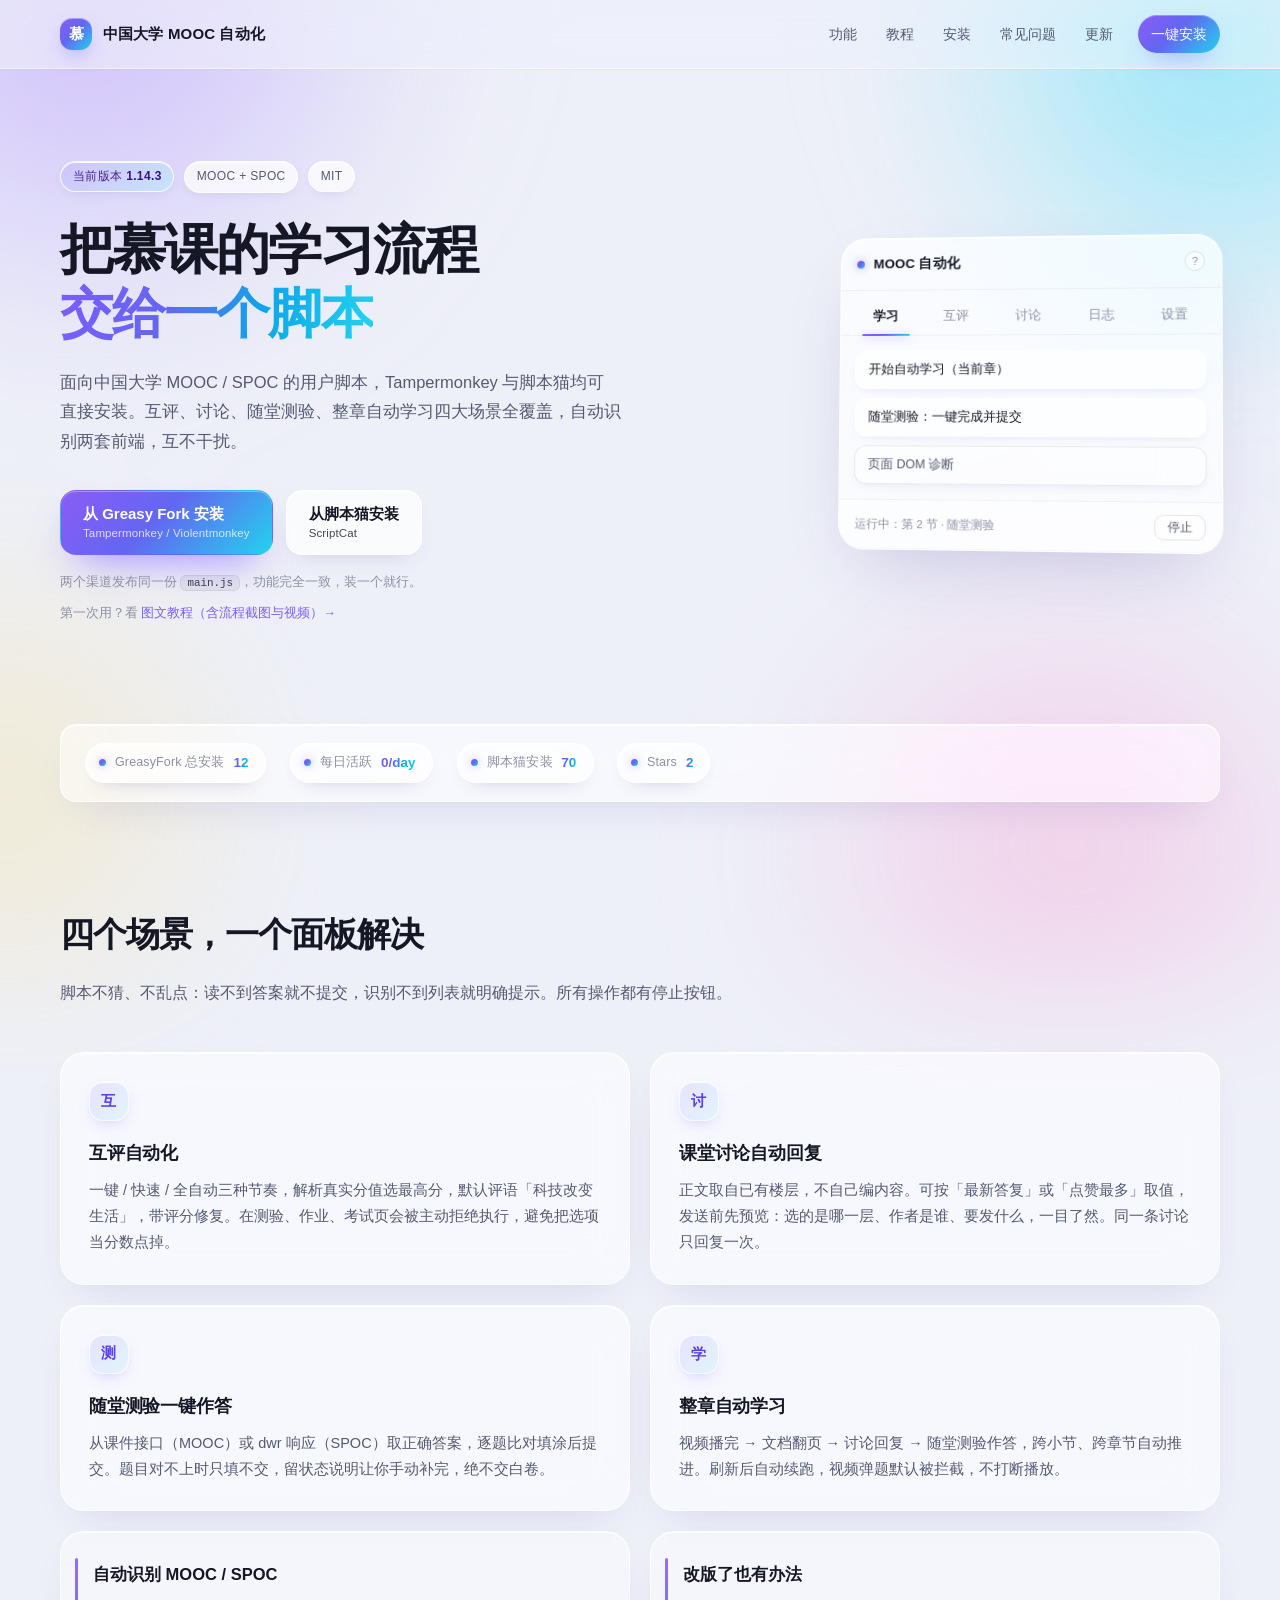
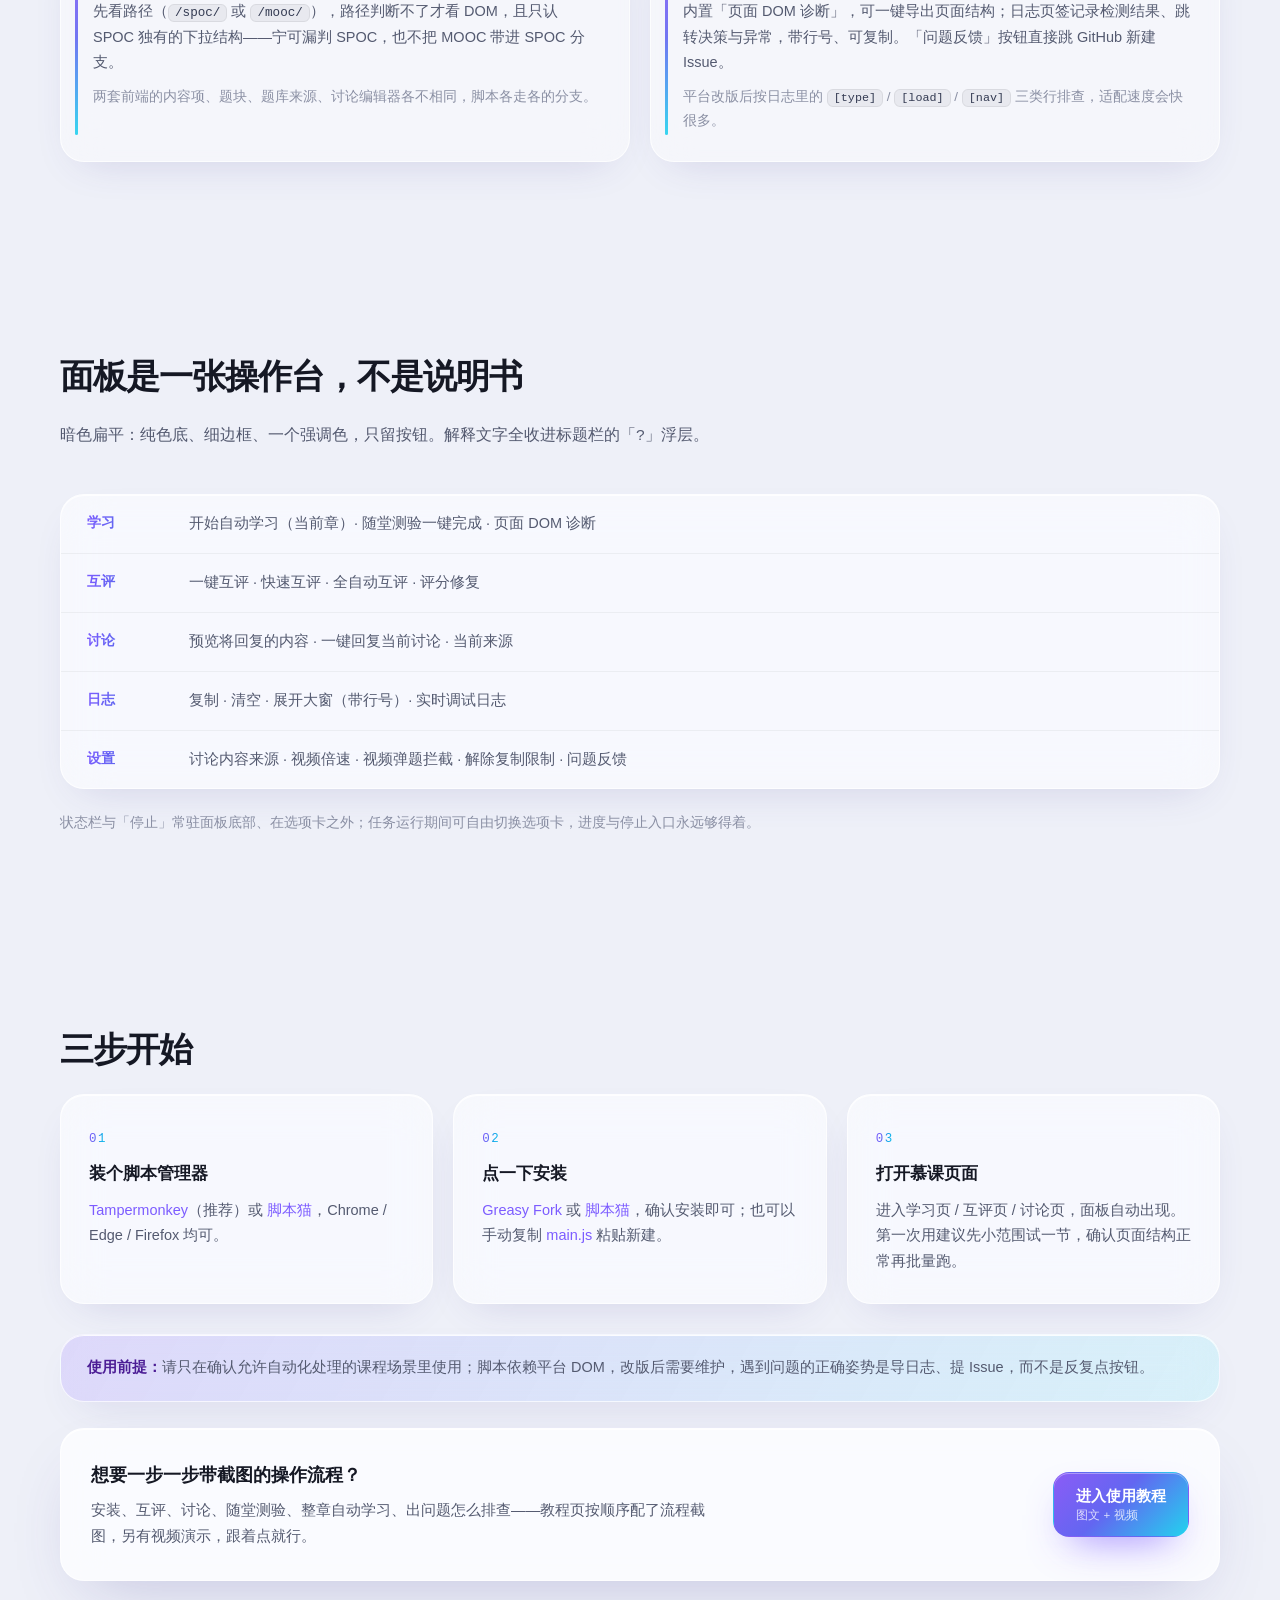
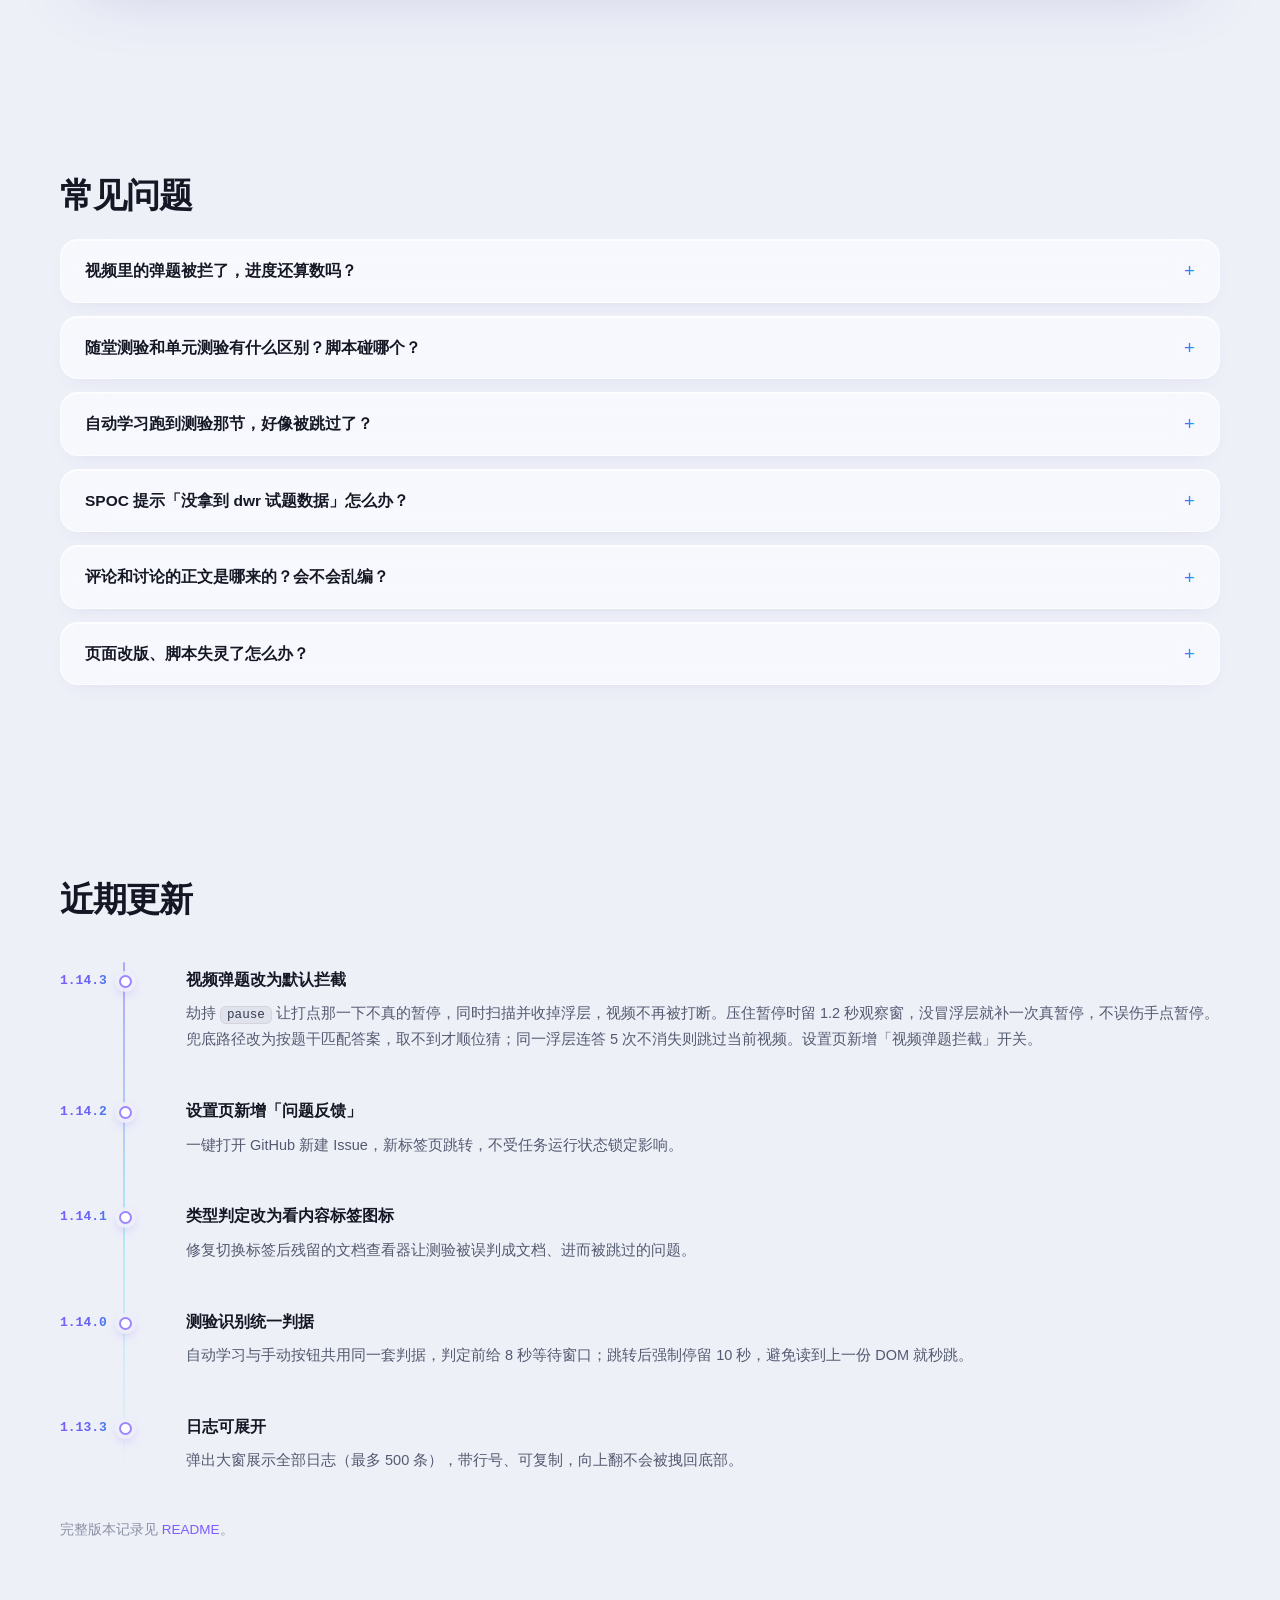
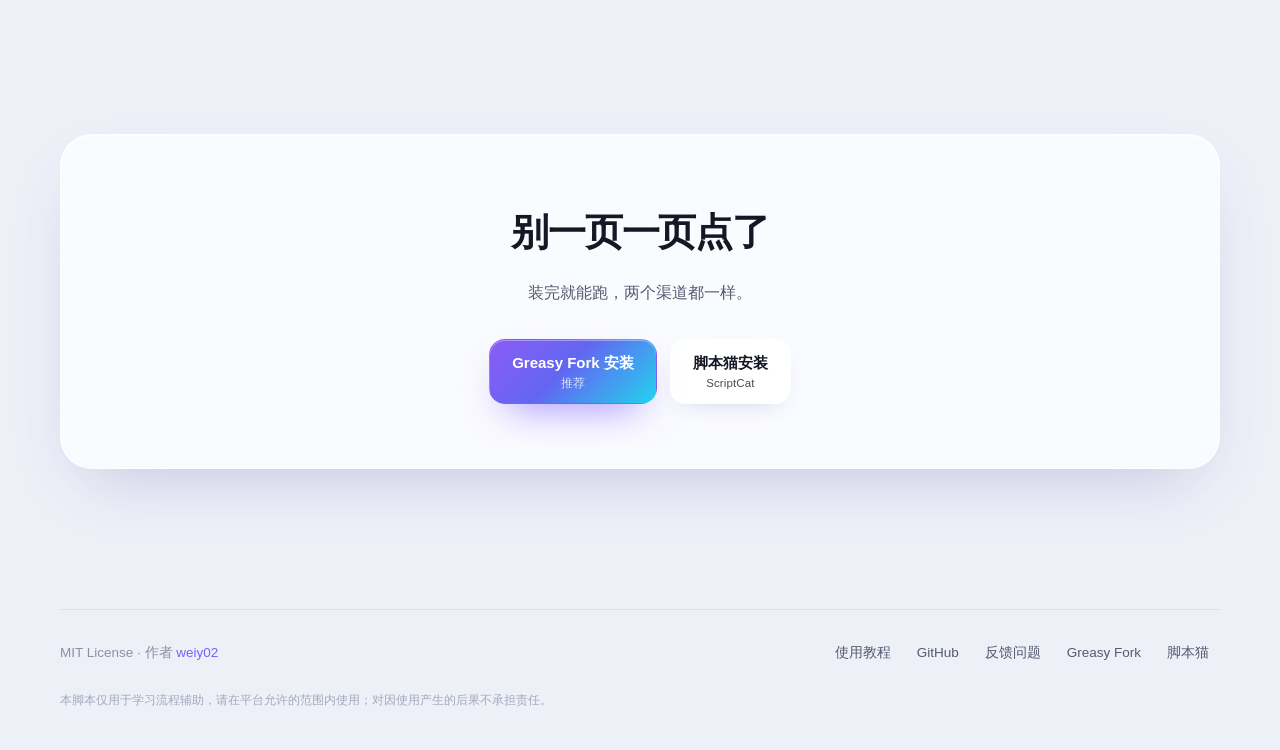
==== docs/index.html @ a343c156 "统计徽章改为液态玻璃胶囊样式 - 弃用 shields 深色图片徽章，改为站内 CSS 胶囊（渐变圆点 + 灰字标签 + 渐变数字） - 数值仍走 shields 数据源，前端解析后填入，10 分钟 " ====
<!DOCTYPE html>
<html lang="zh-CN">
<head>
<meta charset="UTF-8">
<meta name="viewport" content="width=device-width, initial-scale=1">
<title>中国大学 MOOC 自动化脚本 · 互评 / 讨论 / 随堂测验 / 整章自动学习</title>
<meta name="description" content="面向中国大学 MOOC / SPOC 的用户脚本（Tampermonkey / 脚本猫通用）：互评作业自动化、课堂讨论自动回复、随堂测验一键作答、整章自动学习，自动适配 MOOC 与 SPOC 两套前端。">
<meta name="keywords" content="中国大学MOOC,慕课,自动化脚本,user script,油猴,Tampermonkey,脚本猫,icourse163,SPOC,互评,随堂测验">
<link rel="canonical" href="https://weiy02.github.io/ChinaMOOC-Auto/">
<meta property="og:type" content="website">
<meta property="og:title" content="中国大学 MOOC 自动化脚本">
<meta property="og:description" content="互评、讨论、随堂测验、整章自动学习，一个脚本全包。自动适配 MOOC 与 SPOC 两套前端。">
<meta property="og:url" content="https://weiy02.github.io/ChinaMOOC-Auto/">
<meta property="og:image" content="https://weiy02.github.io/ChinaMOOC-Auto/assets/og.png">
<meta name="twitter:card" content="summary_large_image">
<meta name="theme-color" content="#0b0d10">
<link rel="icon" href="./assets/favicon.svg" type="image/svg+xml">
<link rel="stylesheet" href="./assets/style.css">
</head>
<body>
<a class="skip" href="#main">跳到正文</a>

<header class="site-header">
  <div class="wrap header-inner">
    <a class="brand" href="./">
      <span class="brand-mark" aria-hidden="true">慕</span>
      <span class="brand-text">中国大学 MOOC 自动化</span>
    </a>
    <nav class="site-nav" aria-label="主导航">
      <a href="#features">功能</a>
      <a href="./tutorial.html">教程</a>
      <a href="#start">安装</a>
      <a href="#faq">常见问题</a>
      <a href="#changelog">更新</a>
      <a class="nav-cta" href="#start">一键安装</a>
    </nav>
  </div>
</header>

<main id="main">

  <section class="hero">
    <div class="wrap hero-inner">
      <div class="hero-copy">
        <div class="pill-row">
          <span class="pill pill-live">当前版本 <b data-version>1.14.3</b></span>
          <span class="pill">MOOC + SPOC</span>
          <span class="pill">MIT</span>
        </div>
        <h1>把慕课的学习流程<br><span class="hl">交给一个脚本</span></h1>
        <p class="lede">面向中国大学 MOOC / SPOC 的用户脚本，Tampermonkey 与脚本猫均可直接安装。互评、讨论、随堂测验、整章自动学习四大场景全覆盖，自动识别两套前端，互不干扰。</p>
        <div class="cta-row">
          <a class="btn btn-primary" href="https://greasyfork.org/scripts/595205" target="_blank" rel="noopener">
            <span>从 Greasy Fork 安装</span>
            <small id="gf-count">Tampermonkey / Violentmonkey</small>
          </a>
          <a class="btn btn-ghost" href="https://scriptcat.org/script-show-page/8833" target="_blank" rel="noopener">
            <span>从脚本猫安装</span>
            <small>ScriptCat</small>
          </a>
        </div>
        <p class="tiny">两个渠道发布同一份 <code>main.js</code>，功能完全一致，装一个就行。</p>
        <p class="tiny tiny-link">第一次用？看 <a href="./tutorial.html">图文教程（含流程截图与视频）→</a></p>
      </div>

      <div class="hero-art" aria-hidden="true">
        <div class="panel" id="panel">
          <div class="panel-bar">
            <span class="dot"></span><span class="panel-title">MOOC 自动化</span>
            <span class="panel-help">?</span>
          </div>
          <div class="panel-tabs" role="tablist">
            <button class="pt ab active" data-tab="learn" role="tab" aria-selected="true">学习</button>
            <button class="pt" data-tab="review" role="tab" aria-selected="false">互评</button>
            <button class="pt" data-tab="discuss" role="tab" aria-selected="false">讨论</button>
            <button class="pt" data-tab="log" role="tab" aria-selected="false">日志</button>
            <button class="pt" data-tab="set" role="tab" aria-selected="false">设置</button>
          </div>
          <div class="panel-body" data-view="learn">
            <button class="pb">开始自动学习（当前章）</button>
            <button class="pb">随堂测验：一键完成并提交</button>
            <button class="pb ghost">页面 DOM 诊断</button>
          </div>
          <div class="panel-body hidden" data-view="review">
            <button class="pb">一键互评</button>
            <button class="pb">快速互评</button>
            <button class="pb ghost">全自动互评</button>
            <button class="pb ghost">评分修复</button>
          </div>
          <div class="panel-body hidden" data-view="discuss">
            <button class="pb">预览将回复的内容</button>
            <button class="pb">一键回复当前讨论</button>
            <p class="panel-note">来源：最新答复</p>
          </div>
          <div class="panel-body hidden" data-view="log">
            <div class="panel-log"><span>1</span> [nav] 同小节目标 → 测试</div>
            <div class="panel-log"><span>2</span> [type] quiz（图标判定）</div>
            <div class="panel-log"><span>3</span> [quiz] 已提交，停留 10s</div>
          </div>
          <div class="panel-body hidden" data-view="set">
            <p class="panel-note">讨论内容来源 · 视频倍速 · 视频弹题拦截 · 解除复制限制</p>
            <button class="pb ghost">问题反馈</button>
          </div>
          <div class="panel-foot">
            <span class="panel-status">运行中：第 2 节 · 随堂测验</span>
            <button class="panel-stop">停止</button>
          </div>
        </div>
      </div>
    </div>
  </section>

  <section class="stats">
    <div class="wrap stats-inner">
      <a class="stat" href="https://greasyfork.org/scripts/595205" target="_blank" rel="noopener" title="Greasy Fork 总安装量">
        <span class="stat-name">GreasyFork 总安装</span>
        <span class="stat-value" data-stat="gf-total">12</span>
      </a>
      <a class="stat" href="https://greasyfork.org/scripts/595205" target="_blank" rel="noopener" title="Greasy Fork 每日活跃安装">
        <span class="stat-name">每日活跃</span>
        <span class="stat-value" data-stat="gf-daily">0/day</span>
      </a>
      <a class="stat" href="https://scriptcat.org/script-show-page/8833" target="_blank" rel="noopener" title="脚本猫总安装量">
        <span class="stat-name">脚本猫安装</span>
        <span class="stat-value" data-stat="sc-total">70</span>
      </a>
      <a class="stat" href="https://github.com/weiy02/ChinaMOOC-Auto" target="_blank" rel="noopener" title="GitHub Stars">
        <span class="stat-name">Stars</span>
        <span class="stat-value" data-stat="gh-stars">2</span>
      </a>
    </div>
  </section>

  <section id="features" class="section">
    <div class="wrap">
      <h2 class="sec-title">四个场景，一个面板解决</h2>
      <p class="sec-sub">脚本不猜、不乱点：读不到答案就不提交，识别不到列表就明确提示。所有操作都有停止按钮。</p>

      <div class="cards">
        <article class="card">
          <div class="card-icon">互</div>
          <h3>互评自动化</h3>
          <p>一键 / 快速 / 全自动三种节奏，解析真实分值选最高分，默认评语「科技改变生活」，带评分修复。在测验、作业、考试页会被主动拒绝执行，避免把选项当分数点掉。</p>
        </article>
        <article class="card">
          <div class="card-icon">讨</div>
          <h3>课堂讨论自动回复</h3>
          <p>正文取自已有楼层，不自己编内容。可按「最新答复」或「点赞最多」取值，发送前先预览：选的是哪一层、作者是谁、要发什么，一目了然。同一条讨论只回复一次。</p>
        </article>
        <article class="card">
          <div class="card-icon">测</div>
          <h3>随堂测验一键作答</h3>
          <p>从课件接口（MOOC）或 dwr 响应（SPOC）取正确答案，逐题比对填涂后提交。题目对不上时只填不交，留状态说明让你手动补完，绝不交白卷。</p>
        </article>
        <article class="card">
          <div class="card-icon">学</div>
          <h3>整章自动学习</h3>
          <p>视频播完 → 文档翻页 → 讨论回复 → 随堂测验作答，跨小节、跨章节自动推进。刷新后自动续跑，视频弹题默认被拦截，不打断播放。</p>
        </article>
      </div>

      <div class="duo">
        <div class="duo-item">
          <h3>自动识别 MOOC / SPOC</h3>
          <p>先看路径（<code>/spoc/</code> 或 <code>/mooc/</code>），路径判断不了才看 DOM，且只认 SPOC 独有的下拉结构——宁可漏判 SPOC，也不把 MOOC 带进 SPOC 分支。</p>
          <p class="muted">两套前端的内容项、题块、题库来源、讨论编辑器各不相同，脚本各走各的分支。</p>
        </div>
        <div class="duo-item">
          <h3>改版了也有办法</h3>
          <p>内置「页面 DOM 诊断」，可一键导出页面结构；日志页签记录检测结果、跳转决策与异常，带行号、可复制。「问题反馈」按钮直接跳 GitHub 新建 Issue。</p>
          <p class="muted">平台改版后按日志里的 <code>[type]</code> / <code>[load]</code> / <code>[nav]</code> 三类行排查，适配速度会快很多。</p>
        </div>
      </div>
    </div>
  </section>

  <section id="panel" class="section section-alt">
    <div class="wrap">
      <h2 class="sec-title">面板是一张操作台，不是说明书</h2>
      <p class="sec-sub">暗色扁平：纯色底、细边框、一个强调色，只留按钮。解释文字全收进标题栏的「?」浮层。</p>
      <div class="tabs-table">
        <div class="tab-row"><span class="tab-name">学习</span><span>开始自动学习（当前章）· 随堂测验一键完成 · 页面 DOM 诊断</span></div>
        <div class="tab-row"><span class="tab-name">互评</span><span>一键互评 · 快速互评 · 全自动互评 · 评分修复</span></div>
        <div class="tab-row"><span class="tab-name">讨论</span><span>预览将回复的内容 · 一键回复当前讨论 · 当前来源</span></div>
        <div class="tab-row"><span class="tab-name">日志</span><span>复制 · 清空 · 展开大窗（带行号）· 实时调试日志</span></div>
        <div class="tab-row"><span class="tab-name">设置</span><span>讨论内容来源 · 视频倍速 · 视频弹题拦截 · 解除复制限制 · 问题反馈</span></div>
      </div>
      <p class="note-line">状态栏与「停止」常驻面板底部、在选项卡之外；任务运行期间可自由切换选项卡，进度与停止入口永远够得着。</p>
    </div>
  </section>

  <section id="start" class="section">
    <div class="wrap">
      <h2 class="sec-title">三步开始</h2>
      <div class="steps">
        <div class="step">
          <span class="step-no">01</span>
          <h3>装个脚本管理器</h3>
          <p><a href="https://www.tampermonkey.net/" target="_blank" rel="noopener">Tampermonkey</a>（推荐）或 <a href="https://scriptcat.org/" target="_blank" rel="noopener">脚本猫</a>，Chrome / Edge / Firefox 均可。</p>
        </div>
        <div class="step">
          <span class="step-no">02</span>
          <h3>点一下安装</h3>
          <p><a href="https://greasyfork.org/scripts/595205" target="_blank" rel="noopener">Greasy Fork</a> 或 <a href="https://scriptcat.org/script-show-page/8833" target="_blank" rel="noopener">脚本猫</a>，确认安装即可；也可以手动复制 <a href="https://raw.githubusercontent.com/weiy02/ChinaMOOC-Auto/main/main.js" target="_blank" rel="noopener">main.js</a> 粘贴新建。</p>
        </div>
        <div class="step">
          <span class="step-no">03</span>
          <h3>打开慕课页面</h3>
          <p>进入学习页 / 互评页 / 讨论页，面板自动出现。第一次用建议先小范围试一节，确认页面结构正常再批量跑。</p>
        </div>
      </div>
      <div class="callout">
        <strong>使用前提：</strong>请只在确认允许自动化处理的课程场景里使用；脚本依赖平台 DOM，改版后需要维护，遇到问题的正确姿势是导日志、提 Issue，而不是反复点按钮。
      </div>

      <div class="doc-promo">
        <div class="dp-text">
          <h3>想要一步一步带截图的操作流程？</h3>
          <p>安装、互评、讨论、随堂测验、整章自动学习、出问题怎么排查——教程页按顺序配了流程截图，另有视频演示，跟着点就行。</p>
        </div>
        <a class="btn btn-primary" href="./tutorial.html"><span>进入使用教程</span><small>图文 + 视频</small></a>
      </div>
    </div>
  </section>

  <section id="faq" class="section section-alt">
    <div class="wrap">
      <h2 class="sec-title">常见问题</h2>
      <div class="faq">
        <details>
          <summary>视频里的弹题被拦了，进度还算数吗？</summary>
          <p>默认策略是「直接拦截」：劫持 <code>pause</code> 让打点那一下不真的暂停，同时扫描并收掉浮层。风险要说清楚——这是纯前端拦截，如果平台按「弹题通过数」结算学习时长，视频播完可能不计进度。</p>
          <p>验证方法很简单：跑一个带弹题的视频，播完后刷新页面看进度涨没涨。没涨就到「设置」里关掉<b>视频弹题拦截</b>，脚本会退回自动作答并提交。</p>
        </details>
        <details>
          <summary>随堂测验和单元测验有什么区别？脚本碰哪个？</summary>
          <p>随堂测验在小节内部，与视频 / 文档平级，通常不限次数、可反复重做——脚本会作答并提交。单元测验是左侧目录里单独一个节点，往往只有一次机会——脚本不处理，考试页也会直接拒绝。</p>
        </details>
        <details>
          <summary>自动学习跑到测验那节，好像被跳过了？</summary>
          <p>这是已知问题，正在排查（1.14.1 修过一轮，仍有复现）。同一页面用手动按钮点「随堂测验：一键完成并提交」是正常的。</p>
          <p>临时规避：自动学习跳到测验页后停下来，手动点一次即可。顺手把日志里 <code>[type]</code> / <code>[load]</code> / <code>[quiz]</code> 三类行导出来提 Issue，能显著加快修复。</p>
        </details>
        <details>
          <summary>SPOC 提示「没拿到 dwr 试题数据」怎么办？</summary>
          <p>SPOC 的题目答案在 dwr 响应里，脚本注入时首屏那条请求已经发完了，所以会挂 hook 等下一次。提示出现时，手动切到别的「测试」标签再切回来，触发一次新请求就行。</p>
        </details>
        <details>
          <summary>评论和讨论的正文是哪来的？会不会乱编？</summary>
          <p>不会。脚本只从已经有人回复过的楼层里挑一条现成答复，并剥掉昵称、时间、点赞数这些元信息；选不出正文就直接报错退出，不拿凑数文本去发。超长正文会截到句子边界，默认上限 200 字。</p>
        </details>
        <details>
          <summary>页面改版、脚本失灵了怎么办？</summary>
          <p>先开「页面 DOM 诊断」导出结构，再看日志页签的判定依据，然后到 GitHub 提 Issue 并附上这两样。脚本跟着新版 UI 持续维护，反馈越具体修得越快。</p>
        </details>
      </div>
    </div>
  </section>

  <section id="changelog" class="section">
    <div class="wrap">
      <h2 class="sec-title">近期更新</h2>
      <ul class="timeline">
        <li>
          <span class="ver">1.14.3</span>
          <div>
            <h3>视频弹题改为默认拦截</h3>
            <p>劫持 <code>pause</code> 让打点那一下不真的暂停，同时扫描并收掉浮层，视频不再被打断。压住暂停时留 1.2 秒观察窗，没冒浮层就补一次真暂停，不误伤手点暂停。兜底路径改为按题干匹配答案，取不到才顺位猜；同一浮层连答 5 次不消失则跳过当前视频。设置页新增「视频弹题拦截」开关。</p>
          </div>
        </li>
        <li>
          <span class="ver">1.14.2</span>
          <div>
            <h3>设置页新增「问题反馈」</h3>
            <p>一键打开 GitHub 新建 Issue，新标签页跳转，不受任务运行状态锁定影响。</p>
          </div>
        </li>
        <li>
          <span class="ver">1.14.1</span>
          <div>
            <h3>类型判定改为看内容标签图标</h3>
            <p>修复切换标签后残留的文档查看器让测验被误判成文档、进而被跳过的问题。</p>
          </div>
        </li>
        <li>
          <span class="ver">1.14.0</span>
          <div>
            <h3>测验识别统一判据</h3>
            <p>自动学习与手动按钮共用同一套判据，判定前给 8 秒等待窗口；跳转后强制停留 10 秒，避免读到上一份 DOM 就秒跳。</p>
          </div>
        </li>
        <li>
          <span class="ver">1.13.3</span>
          <div>
            <h3>日志可展开</h3>
            <p>弹出大窗展示全部日志（最多 500 条），带行号、可复制，向上翻不会被拽回底部。</p>
          </div>
        </li>
      </ul>
      <p class="note-line">完整版本记录见 <a href="https://github.com/weiy02/ChinaMOOC-Auto/blob/main/README.md" target="_blank" rel="noopener">README</a>。</p>
    </div>
  </section>

  <section class="final-cta">
    <div class="wrap">
      <h2>别一页一页点了</h2>
      <p>装完就能跑，两个渠道都一样。</p>
      <div class="cta-row center">
        <a class="btn btn-primary" href="https://greasyfork.org/scripts/595205" target="_blank" rel="noopener"><span>Greasy Fork 安装</span><small>推荐</small></a>
        <a class="btn btn-ghost" href="https://scriptcat.org/script-show-page/8833" target="_blank" rel="noopener"><span>脚本猫安装</span><small>ScriptCat</small></a>
      </div>
    </div>
  </section>

</main>

<footer class="site-footer">
  <div class="wrap footer-inner">
    <p>MIT License · 作者 <a href="https://github.com/weiy02" target="_blank" rel="noopener">weiy02</a></p>
    <nav>
      <a href="./tutorial.html">使用教程</a>
      <a href="https://github.com/weiy02/ChinaMOOC-Auto" target="_blank" rel="noopener">GitHub</a>
      <a href="https://github.com/weiy02/ChinaMOOC-Auto/issues/new" target="_blank" rel="noopener">反馈问题</a>
      <a href="https://greasyfork.org/scripts/595205" target="_blank" rel="noopener">Greasy Fork</a>
      <a href="https://scriptcat.org/script-show-page/8833" target="_blank" rel="noopener">脚本猫</a>
    </nav>
  </div>
  <p class="disclaimer">本脚本仅用于学习流程辅助，请在平台允许的范围内使用；对因使用产生的后果不承担责任。</p>
</footer>

<script src="./assets/site.js" defer></script>
</body>
</html>
---- docs/assets/style.css ----
/* 中国大学 MOOC 自动化 · 站点样式
   风格：液态玻璃（浅色通透 / 流体光斑 / 厚毛玻璃 / 大圆角）
   参考：DeepSeek、Kimi 官网 */

:root {
  --bg: #eef0f8;
  --ink: #151824;
  --ink-2: #545a70;
  --ink-3: #8b90a4;

  --violet: #7c5cff;
  --violet-2: #8b5cf6;
  --blue: #4a7dff;
  --cyan: #0fbdd4;
  --accent: #6d4aff;

  --glass: rgba(255, 255, 255, 0.55);
  --glass-2: rgba(255, 255, 255, 0.72);
  --glass-3: rgba(255, 255, 255, 0.4);
  --stroke: rgba(255, 255, 255, 0.72);
  --stroke-soft: rgba(21, 24, 36, 0.07);

  --grad: linear-gradient(135deg, #8b5cf6 0%, #6366f1 45%, #22d3ee 100%);
  --grad-text: linear-gradient(100deg, #7c5cff 0%, #6366f1 34%, #0ea5e9 64%, #22d3ee 100%);
  --grad-soft: linear-gradient(135deg, rgba(139, 92, 246, 0.14), rgba(34, 211, 238, 0.1));

  --shadow-lg: 0 28px 70px -28px rgba(70, 60, 150, 0.28);
  --shadow-md: 0 16px 44px -22px rgba(70, 60, 150, 0.22);

  --radius: 24px;
  --radius-sm: 16px;
  --mono: ui-monospace, SFMono-Regular, "SF Mono", Menlo, Consolas, monospace;
  --sans: "Inter", -apple-system, BlinkMacSystemFont, "PingFang SC", "Hiragino Sans GB",
          "Microsoft YaHei", "Segoe UI", Roboto, sans-serif;
}

* { box-sizing: border-box; }

html { scroll-behavior: smooth; -webkit-text-size-adjust: 100%; }

body {
  margin: 0;
  background: var(--bg);
  color: var(--ink);
  font-family: var(--sans);
  font-size: 16px;
  line-height: 1.78;
  -webkit-font-smoothing: antialiased;
  overflow-x: hidden;
}

/* 流体光斑层（液态玻璃的灵魂） */
body::before {
  content: "";
  position: fixed;
  inset: -10% -10% -10% -10%;
  z-index: -1;
  background:
    radial-gradient(46vw 46vw at 14% 8%, rgba(167, 139, 250, 0.5), transparent 66%),
    radial-gradient(40vw 40vw at 88% 12%, rgba(34, 211, 238, 0.42), transparent 66%),
    radial-gradient(38vw 38vw at 78% 88%, rgba(244, 114, 182, 0.28), transparent 66%),
    radial-gradient(34vw 34vw at 8% 82%, rgba(252, 211, 77, 0.22), transparent 66%);
  filter: blur(72px) saturate(1.15);
  pointer-events: none;
}

a { color: var(--violet); text-decoration: none; transition: color 0.18s ease; }
a:hover { color: #5b3df0; }

code {
  font-family: var(--mono);
  font-size: 0.87em;
  background: rgba(21, 24, 36, 0.055);
  border: 1px solid rgba(21, 24, 36, 0.07);
  border-radius: 6px;
  padding: 1px 6px;
  color: #333a52;
}

::selection { background: rgba(124, 92, 255, 0.22); }

.skip { position: absolute; left: -9999px; }
.skip:focus {
  left: 12px; top: 12px; z-index: 999;
  background: #151824; color: #fff;
  padding: 8px 16px; border-radius: 12px;
}

.wrap { width: min(1160px, calc(100% - 48px)); margin: 0 auto; }

/* ================= header ================= */

.site-header {
  position: sticky;
  top: 0;
  z-index: 60;
  background: rgba(238, 240, 248, 0.62);
  backdrop-filter: blur(24px) saturate(1.6);
  -webkit-backdrop-filter: blur(24px) saturate(1.6);
  border-bottom: 1px solid rgba(255, 255, 255, 0.6);
  box-shadow: 0 1px 0 rgba(21, 24, 36, 0.03);
}

.header-inner {
  display: flex;
  align-items: center;
  justify-content: space-between;
  height: 68px;
}

.brand { display: flex; align-items: center; gap: 11px; color: var(--ink); font-weight: 650; }
.brand:hover { color: var(--ink); }

.brand-mark {
  display: grid;
  place-items: center;
  width: 32px; height: 32px;
  border-radius: 12px;
  background: var(--grad);
  color: #fff;
  font-size: 15px;
  font-weight: 700;
  box-shadow: 0 8px 20px -6px rgba(124, 92, 255, 0.55), inset 0 1px 0 rgba(255, 255, 255, 0.4);
}

.brand-text { font-size: 15px; letter-spacing: 0.01em; }

.site-nav { display: flex; align-items: center; gap: 3px; font-size: 14px; }
.site-nav a {
  color: var(--ink-2);
  padding: 7px 13px;
  border-radius: 999px;
  transition: color 0.18s ease, background 0.18s ease;
}
.site-nav a:hover { color: var(--ink); background: rgba(255, 255, 255, 0.7); text-decoration: none; }

.nav-cta {
  margin-left: 9px;
  color: #fff !important;
  background: var(--grad);
  box-shadow: 0 10px 26px -12px rgba(124, 92, 255, 0.7), inset 0 1px 0 rgba(255, 255, 255, 0.3);
}
.nav-cta:hover { filter: brightness(1.06); background: var(--grad); }

/* ================= hero ================= */

.hero { position: relative; padding: 92px 0 100px; overflow: hidden; }

.hero-inner {
  position: relative;
  z-index: 1;
  display: grid;
  grid-template-columns: 1.06fr 0.94fr;
  gap: 60px;
  align-items: center;
}

.pill-row { display: flex; flex-wrap: wrap; gap: 9px; margin-bottom: 26px; }

.pill {
  font-size: 12px;
  letter-spacing: 0.03em;
  color: var(--ink-2);
  border: 1px solid var(--stroke);
  background: var(--glass-2);
  backdrop-filter: blur(18px);
  -webkit-backdrop-filter: blur(18px);
  border-radius: 999px;
  padding: 4px 12px;
  box-shadow: 0 4px 14px -8px rgba(70, 60, 150, 0.25), inset 0 1px 0 rgba(255, 255, 255, 0.9);
}
.pill-live {
  color: #4c1d95;
  border-color: rgba(255, 255, 255, 0.85);
  background: linear-gradient(135deg, rgba(196, 181, 253, 0.5), rgba(165, 243, 252, 0.4));
}
.pill-live b { font-weight: 650; color: #3b1280; font-variant-numeric: tabular-nums; }

h1 {
  font-size: clamp(34px, 4.8vw, 54px);
  line-height: 1.18;
  letter-spacing: -0.035em;
  margin: 0 0 22px;
  font-weight: 760;
  color: var(--ink);
}

.hl {
  background: var(--grad-text);
  -webkit-background-clip: text;
  background-clip: text;
  -webkit-text-fill-color: transparent;
  color: transparent;
}

.lede { font-size: 16.5px; color: var(--ink-2); margin: 0 0 34px; max-width: 34em; }

.cta-row { display: flex; flex-wrap: wrap; gap: 13px; }
.cta-row.center { justify-content: center; }

.btn {
  display: inline-flex;
  flex-direction: column;
  gap: 1px;
  padding: 12px 22px;
  border-radius: 16px;
  border: 1px solid transparent;
  font-size: 15px;
  font-weight: 600;
  line-height: 1.42;
  transition: transform 0.18s cubic-bezier(0.2, 0.8, 0.3, 1), box-shadow 0.22s ease,
              background 0.22s ease, border-color 0.22s ease;
}
.btn:hover { text-decoration: none; transform: translateY(-2px); }
.btn small { font-weight: 400; font-size: 11.5px; opacity: 0.78; letter-spacing: 0.01em; }

.btn-primary {
  color: #fff;
  background: var(--grad);
  box-shadow: 0 18px 40px -18px rgba(124, 92, 255, 0.85), inset 0 1px 0 rgba(255, 255, 255, 0.35);
}
.btn-primary:hover { color: #fff; box-shadow: 0 24px 52px -18px rgba(124, 92, 255, 0.9); }

.btn-ghost {
  color: var(--ink);
  background: var(--glass-2);
  border-color: var(--stroke);
  backdrop-filter: blur(18px);
  -webkit-backdrop-filter: blur(18px);
  box-shadow: 0 10px 24px -14px rgba(70, 60, 150, 0.28), inset 0 1px 0 rgba(255, 255, 255, 0.9);
}
.btn-ghost:hover { color: var(--ink); background: rgba(255, 255, 255, 0.85); border-color: #fff; }

.tiny { margin: 16px 0 0; font-size: 12.5px; color: var(--ink-3); }
.tiny-link { margin-top: 9px; }

/* ================= 面板示意 ================= */

.hero-art { display: flex; justify-content: flex-end; perspective: 1400px; }

.panel {
  position: relative;
  width: 100%;
  max-width: 384px;
  border-radius: 26px;
  background: var(--glass-2);
  border: 1px solid var(--stroke);
  backdrop-filter: blur(28px) saturate(1.7);
  -webkit-backdrop-filter: blur(28px) saturate(1.7);
  box-shadow:
    var(--shadow-lg),
    inset 0 1px 0 rgba(255, 255, 255, 0.95),
    inset 0 -1px 0 rgba(21, 24, 36, 0.04);
  transform: rotateY(-7deg) rotateX(3deg);
  transition: transform 0.55s cubic-bezier(0.2, 0.8, 0.3, 1);
  overflow: hidden;
}
.panel:hover { transform: rotateY(0deg) rotateX(0deg); }

.panel-bar {
  display: flex;
  align-items: center;
  gap: 9px;
  padding: 14px 16px;
  border-bottom: 1px solid rgba(21, 24, 36, 0.05);
}
.dot {
  width: 8px; height: 8px;
  border-radius: 50%;
  background: var(--grad);
  box-shadow: 0 0 10px rgba(124, 92, 255, 0.55);
}
.panel-title { font-weight: 650; font-size: 13.5px; letter-spacing: 0.01em; color: var(--ink); }
.panel-help {
  margin-left: auto;
  width: 20px; height: 20px;
  display: grid; place-items: center;
  border: 1px solid rgba(21, 24, 36, 0.1);
  border-radius: 50%;
  color: var(--ink-3);
  font-size: 11px;
  background: rgba(255, 255, 255, 0.5);
}

.panel-tabs {
  display: flex;
  gap: 3px;
  padding: 11px 11px 0;
  border-bottom: 1px solid rgba(21, 24, 36, 0.05);
}
.pt {
  position: relative;
  flex: 1;
  padding: 7px 0 10px;
  background: none;
  border: 0;
  color: var(--ink-3);
  font-size: 12.5px;
  font-family: inherit;
  cursor: pointer;
  border-radius: 10px 10px 0 0;
  transition: color 0.18s ease, background 0.18s ease;
}
.pt:hover { color: var(--ink-2); background: rgba(255, 255, 255, 0.5); }
.pt.active { color: var(--ink); font-weight: 600; }
.pt.active::after {
  content: "";
  position: absolute;
  left: 16%; right: 14%; bottom: -1px;
  height: 2.5px;
  border-radius: 3px;
  background: var(--grad);
  box-shadow: 0 2px 8px rgba(124, 92, 255, 0.45);
}

.panel-body {
  padding: 15px;
  display: flex;
  flex-direction: column;
  gap: 9px;
  min-height: 158px;
}
.hidden { display: none !important; }

.pb {
  text-align: left;
  padding: 10px 13px;
  border-radius: 12px;
  border: 1px solid rgba(255, 255, 255, 0.75);
  background: rgba(255, 255, 255, 0.6);
  color: var(--ink);
  font-family: inherit;
  font-size: 12.5px;
  font-weight: 500;
  cursor: pointer;
  box-shadow: 0 4px 12px -6px rgba(70, 60, 150, 0.18);
  transition: border-color 0.18s ease, background 0.18s ease, transform 0.14s ease, box-shadow 0.18s ease;
}
.pb:hover {
  border-color: rgba(167, 139, 250, 0.7);
  background: rgba(255, 255, 255, 0.85);
  transform: translateY(-1px);
  box-shadow: 0 8px 20px -8px rgba(124, 92, 255, 0.4);
}
.pb.ghost {
  background: rgba(255, 255, 255, 0.35);
  border-color: rgba(21, 24, 36, 0.08);
  color: var(--ink-2);
}
.pb.ghost:hover { color: var(--ink); background: rgba(255, 255, 255, 0.7); }

.panel-note { margin: 0; font-size: 12px; color: var(--ink-3); }

.panel-log {
  font-family: var(--mono);
  font-size: 11.5px;
  color: var(--ink-2);
  white-space: nowrap;
  overflow: hidden;
  text-overflow: ellipsis;
  padding: 3px 0;
}
.panel-log span { color: #a2a8bd; display: inline-block; width: 16px; }

.panel-foot {
  display: flex;
  align-items: center;
  justify-content: space-between;
  gap: 10px;
  padding: 12px 16px;
  border-top: 1px solid rgba(21, 24, 36, 0.05);
  background: rgba(255, 255, 255, 0.4);
}
.panel-status {
  font-size: 11.5px;
  color: var(--ink-3);
  white-space: nowrap;
  overflow: hidden;
  text-overflow: ellipsis;
}
.panel-stop {
  border: 1px solid rgba(21, 24, 36, 0.1);
  background: rgba(255, 255, 255, 0.6);
  color: var(--ink-2);
  border-radius: 9px;
  padding: 4px 12px;
  font-size: 11.5px;
  font-family: inherit;
  cursor: pointer;
}
.panel-stop:hover { color: var(--ink); background: #fff; }

/* ================= stats ================= */

.stats { padding: 0 0 10px; }
.stats-inner {
  display: flex;
  flex-wrap: wrap;
  gap: 12px 24px;
  align-items: center;
  padding: 18px 24px;
  border: 1px solid var(--stroke);
  border-radius: var(--radius-sm);
  background: var(--glass);
  backdrop-filter: blur(24px) saturate(1.6);
  -webkit-backdrop-filter: blur(24px) saturate(1.6);
  box-shadow: var(--shadow-md), inset 0 1px 0 rgba(255, 255, 255, 0.85);
}
.stat {
  display: inline-flex;
  align-items: center;
  gap: 9px;
  padding: 7px 16px 7px 13px;
  border-radius: 999px;
  color: inherit;
  background: rgba(255, 255, 255, 0.58);
  border: 1px solid rgba(255, 255, 255, 0.82);
  backdrop-filter: blur(18px) saturate(1.6);
  -webkit-backdrop-filter: blur(18px) saturate(1.6);
  box-shadow: 0 8px 20px -14px rgba(70, 60, 150, 0.45), inset 0 1px 0 rgba(255, 255, 255, 0.95);
  transition: background 0.2s ease, transform 0.2s cubic-bezier(0.2, 0.8, 0.3, 1), box-shadow 0.2s ease;
}
.stat:hover {
  text-decoration: none;
  background: rgba(255, 255, 255, 0.86);
  transform: translateY(-1px);
  box-shadow: 0 12px 26px -14px rgba(70, 60, 150, 0.5), inset 0 1px 0 rgba(255, 255, 255, 1);
}
.stat::before {
  content: "";
  width: 7px; height: 7px;
  border-radius: 50%;
  background: var(--grad);
  box-shadow: 0 0 8px rgba(124, 92, 255, 0.5);
  flex: 0 0 auto;
}
.stat-name {
  font-size: 12.5px;
  letter-spacing: 0.01em;
  color: var(--ink-3);
  white-space: nowrap;
}
.stat-value {
  font-size: 13.5px;
  font-weight: 700;
  font-variant-numeric: tabular-nums;
  background: var(--grad-text);
  -webkit-background-clip: text;
  background-clip: text;
  -webkit-text-fill-color: transparent;
  white-space: nowrap;
}

/* ================= sections ================= */

.section { padding: 92px 0; position: relative; }

.sec-title {
  font-size: clamp(24px, 2.9vw, 34px);
  letter-spacing: -0.03em;
  margin: 0 0 14px;
  font-weight: 730;
  color: var(--ink);
}
.sec-sub { color: var(--ink-2); margin: 0 0 46px; max-width: 48em; font-size: 15.5px; }

.cards { display: grid; grid-template-columns: repeat(2, 1fr); gap: 20px; }

.card {
  position: relative;
  padding: 28px;
  border-radius: var(--radius);
  border: 1px solid var(--stroke);
  background: var(--glass);
  backdrop-filter: blur(24px) saturate(1.6);
  -webkit-backdrop-filter: blur(24px) saturate(1.6);
  box-shadow: var(--shadow-md), inset 0 1px 0 rgba(255, 255, 255, 0.85);
  transition: transform 0.26s cubic-bezier(0.2, 0.8, 0.3, 1), box-shadow 0.26s ease;
  overflow: hidden;
}
.card::after {
  content: "";
  position: absolute;
  top: -60%; left: -16%;
  width: 66%; height: 150%;
  background: radial-gradient(closest-side, rgba(139, 92, 246, 0.14), transparent);
  opacity: 0;
  transition: opacity 0.32s ease;
  pointer-events: none;
}
.card:hover {
  transform: translateY(-5px);
  box-shadow: 0 34px 76px -30px rgba(70, 60, 150, 0.42), inset 0 1px 0 rgba(255, 255, 255, 0.95);
}
.card:hover::after { opacity: 1; }

.card-icon {
  width: 40px; height: 40px;
  display: grid; place-items: center;
  border-radius: 14px;
  background: var(--grad-soft);
  border: 1px solid rgba(255, 255, 255, 0.8);
  color: #5b3df0;
  font-size: 15px;
  font-weight: 700;
  margin-bottom: 17px;
  box-shadow: 0 6px 16px -6px rgba(124, 92, 255, 0.35), inset 0 1px 0 rgba(255, 255, 255, 0.9);
}

.card h3 { margin: 0 0 9px; font-size: 17.5px; letter-spacing: -0.01em; color: var(--ink); }
.card p { margin: 0; color: var(--ink-2); font-size: 14.5px; }

.duo { display: grid; grid-template-columns: repeat(2, 1fr); gap: 20px; margin-top: 20px; }
.duo-item {
  position: relative;
  padding: 28px 28px 28px 32px;
  border-radius: var(--radius);
  border: 1px solid var(--stroke);
  background: var(--glass-3);
  backdrop-filter: blur(20px);
  -webkit-backdrop-filter: blur(20px);
  box-shadow: var(--shadow-md), inset 0 1px 0 rgba(255, 255, 255, 0.8);
}
.duo-item::before {
  content: "";
  position: absolute;
  left: 14px; top: 26px; bottom: 26px;
  width: 3px;
  border-radius: 3px;
  background: var(--grad);
  opacity: 0.9;
}
.duo-item h3 { margin: 0 0 9px; font-size: 16.5px; color: var(--ink); }
.duo-item p { margin: 0 0 9px; color: var(--ink-2); font-size: 14.5px; }
.duo-item p:last-child { margin-bottom: 0; }
.muted { color: var(--ink-3) !important; font-size: 13.5px !important; }

/* ================= tabs table ================= */

.tabs-table {
  border: 1px solid var(--stroke);
  border-radius: var(--radius);
  overflow: hidden;
  background: var(--glass);
  backdrop-filter: blur(24px) saturate(1.6);
  -webkit-backdrop-filter: blur(24px) saturate(1.6);
  box-shadow: var(--shadow-md), inset 0 1px 0 rgba(255, 255, 255, 0.85);
}
.tab-row {
  display: grid;
  grid-template-columns: 84px 1fr;
  gap: 18px;
  padding: 16px 26px;
  border-bottom: 1px solid rgba(21, 24, 36, 0.05);
  font-size: 14.5px;
  color: var(--ink-2);
  transition: background 0.18s ease;
}
.tab-row:hover { background: rgba(255, 255, 255, 0.45); }
.tab-row:last-child { border-bottom: 0; }
.tab-name {
  font-size: 13.5px;
  font-weight: 680;
  background: var(--grad-text);
  -webkit-background-clip: text;
  background-clip: text;
  -webkit-text-fill-color: transparent;
}

.note-line { margin: 22px 0 0; font-size: 13.5px; color: var(--ink-3); }

/* ================= steps ================= */

.steps { display: grid; grid-template-columns: repeat(3, 1fr); gap: 20px; margin-bottom: 30px; }
.step {
  padding: 28px;
  border-radius: var(--radius);
  border: 1px solid var(--stroke);
  background: var(--glass);
  backdrop-filter: blur(22px) saturate(1.6);
  -webkit-backdrop-filter: blur(22px) saturate(1.6);
  box-shadow: var(--shadow-md), inset 0 1px 0 rgba(255, 255, 255, 0.85);
}
.step-no {
  font-family: var(--mono);
  font-size: 12.5px;
  letter-spacing: 0.12em;
  background: var(--grad-text);
  -webkit-background-clip: text;
  background-clip: text;
  -webkit-text-fill-color: transparent;
}
.step h3 { margin: 8px 0 9px; font-size: 16.5px; color: var(--ink); }
.step p { margin: 0; font-size: 14.5px; color: var(--ink-2); }

.callout {
  border-radius: var(--radius);
  padding: 20px 26px;
  font-size: 14.5px;
  color: var(--ink-2);
  background: linear-gradient(120deg, rgba(196, 181, 253, 0.4), rgba(165, 243, 252, 0.3));
  border: 1px solid var(--stroke);
  backdrop-filter: blur(18px);
  -webkit-backdrop-filter: blur(18px);
  box-shadow: var(--shadow-md), inset 0 1px 0 rgba(255, 255, 255, 0.85);
}
.callout strong { color: #4c1d95; }

.doc-promo {
  display: flex;
  flex-wrap: wrap;
  align-items: center;
  justify-content: space-between;
  gap: 22px;
  margin-top: 26px;
  padding: 30px;
  border-radius: var(--radius);
  border: 1px solid var(--stroke);
  background: var(--glass-2);
  backdrop-filter: blur(26px) saturate(1.7);
  -webkit-backdrop-filter: blur(26px) saturate(1.7);
  box-shadow: var(--shadow-lg), inset 0 1px 0 rgba(255, 255, 255, 0.95);
}
.dp-text h3 { margin: 0 0 7px; font-size: 18px; color: var(--ink); }
.dp-text p { margin: 0; font-size: 14.5px; color: var(--ink-2); max-width: 44em; }

/* ================= faq ================= */

.faq { display: grid; gap: 13px; }

details {
  border-radius: 18px;
  border: 1px solid var(--stroke);
  background: var(--glass);
  backdrop-filter: blur(22px) saturate(1.6);
  -webkit-backdrop-filter: blur(22px) saturate(1.6);
  padding: 0 24px;
  box-shadow: 0 8px 22px -14px rgba(70, 60, 150, 0.18), inset 0 1px 0 rgba(255, 255, 255, 0.8);
  transition: background 0.2s ease, box-shadow 0.2s ease;
}
details:hover { background: var(--glass-2); }
details[open] {
  background: var(--glass-2);
  box-shadow: var(--shadow-md), inset 0 1px 0 rgba(255, 255, 255, 0.9);
}

summary {
  cursor: pointer;
  padding: 17px 0;
  font-weight: 620;
  font-size: 15.5px;
  list-style: none;
  display: flex;
  align-items: center;
  justify-content: space-between;
  gap: 18px;
  color: var(--ink);
}
summary::-webkit-details-marker { display: none; }
summary::after {
  content: "+";
  font-size: 19px;
  font-weight: 400;
  line-height: 1;
  background: var(--grad-text);
  -webkit-background-clip: text;
  background-clip: text;
  -webkit-text-fill-color: transparent;
}
details[open] summary::after { content: "−"; }

details p { margin: 0 0 16px; font-size: 14.5px; color: var(--ink-2); }

/* ================= changelog ================= */

.timeline { list-style: none; margin: 0; padding: 0; position: relative; }
.timeline::before {
  content: "";
  position: absolute;
  left: 63px; top: 18px; bottom: 18px;
  width: 1.5px;
  background: linear-gradient(180deg, rgba(124, 92, 255, 0.5), rgba(34, 211, 238, 0.3), transparent);
  border-radius: 2px;
}
.timeline li {
  display: grid;
  grid-template-columns: 100px 1fr;
  gap: 26px;
  padding: 22px 0;
  position: relative;
}
.ver {
  font-family: var(--mono);
  font-size: 13px;
  padding-top: 3px;
  font-weight: 600;
  background: var(--grad-text);
  -webkit-background-clip: text;
  background-clip: text;
  -webkit-text-fill-color: transparent;
}
.timeline li::before {
  content: "";
  position: absolute;
  left: 59px; top: 31px;
  width: 9px; height: 9px;
  border-radius: 50%;
  background: #fff;
  border: 2px solid rgba(124, 92, 255, 0.75);
  box-shadow: 0 0 0 4px rgba(238, 240, 248, 0.9), 0 4px 12px rgba(124, 92, 255, 0.4);
}
.timeline h3 { margin: 0 0 7px; font-size: 16px; color: var(--ink); }
.timeline p { margin: 0; font-size: 14.5px; color: var(--ink-2); }

/* ================= final cta ================= */

.final-cta {
  position: relative;
  padding: 100px 0 108px;
  text-align: center;
  overflow: hidden;
}
.final-cta .wrap {
  position: relative;
  border-radius: 32px;
  border: 1px solid var(--stroke);
  background: var(--glass-2);
  backdrop-filter: blur(30px) saturate(1.7);
  -webkit-backdrop-filter: blur(30px) saturate(1.7);
  box-shadow: var(--shadow-lg), inset 0 1px 0 rgba(255, 255, 255, 0.95);
  padding-top: 64px;
  padding-bottom: 64px;
}
.final-cta h2 {
  font-size: clamp(26px, 3.4vw, 38px);
  margin: 0 0 12px;
  letter-spacing: -0.03em;
  color: var(--ink);
}
.final-cta p { color: var(--ink-2); margin: 0 0 32px; }

/* ================= footer ================= */

.site-footer {
  padding: 32px 0 40px;
  font-size: 13.5px;
  color: var(--ink-3);
}
.footer-inner {
  display: flex;
  flex-wrap: wrap;
  gap: 14px 26px;
  align-items: center;
  justify-content: space-between;
  padding-top: 26px;
  border-top: 1px solid rgba(21, 24, 36, 0.07);
}
.footer-inner p { margin: 0; }
.site-footer nav { display: flex; flex-wrap: wrap; gap: 4px; }
.site-footer nav a { color: var(--ink-2); padding: 5px 11px; border-radius: 999px; }
.site-footer nav a:hover { color: var(--ink); background: rgba(255, 255, 255, 0.7); }
.disclaimer {
  width: min(1160px, calc(100% - 48px));
  margin: 20px auto 0;
  font-size: 12px;
  color: #a2a8bd;
  line-height: 1.7;
}

/* ================= 教程页 ================= */

.doc-head {
  position: relative;
  padding: 64px 0 48px;
  overflow: hidden;
}
.doc-head .wrap { position: relative; }

.crumb { font-size: 13px; color: var(--ink-3); margin: 0 0 16px; }
.crumb a { color: var(--ink-2); }
.crumb span { margin: 0 7px; color: #c3c7d8; }

.doc-head h1 {
  font-size: clamp(30px, 3.8vw, 44px);
  margin: 0 0 14px;
  letter-spacing: -0.032em;
  color: var(--ink);
}
.doc-lede { color: var(--ink-2); max-width: 42em; margin: 0 0 22px; font-size: 15.5px; }

.doc-layout {
  display: grid;
  grid-template-columns: 214px minmax(0, 1fr);
  gap: 56px;
  padding: 48px 0 100px;
  align-items: start;
}

.toc {
  position: sticky;
  top: 92px;
  padding: 18px 14px;
  border-radius: 20px;
  border: 1px solid var(--stroke);
  background: var(--glass);
  backdrop-filter: blur(24px) saturate(1.6);
  -webkit-backdrop-filter: blur(24px) saturate(1.6);
  box-shadow: var(--shadow-md), inset 0 1px 0 rgba(255, 255, 255, 0.85);
}
.toc-title {
  font-size: 11px;
  letter-spacing: 0.14em;
  color: var(--ink-3);
  margin: 0 0 12px;
  padding-left: 8px;
  text-transform: uppercase;
}
.toc nav { display: flex; flex-direction: column; gap: 1px; }
.toc a {
  display: flex;
  gap: 10px;
  font-size: 13.5px;
  color: var(--ink-2);
  padding: 6px 8px;
  border-radius: 10px;
  transition: background 0.16s ease, color 0.16s ease;
}
.toc a:hover { color: var(--ink); background: rgba(255, 255, 255, 0.65); text-decoration: none; }
.toc a span { font-family: var(--mono); font-size: 11px; color: #b0b5c8; padding-top: 1px; }

.doc { min-width: 0; }

.doc-sec {
  padding-bottom: 52px;
  margin-bottom: 48px;
  border-bottom: 1px solid rgba(21, 24, 36, 0.07);
  scroll-margin-top: 92px;
}
.doc-sec:last-child { border-bottom: 0; margin-bottom: 0; padding-bottom: 0; }

.doc-sec h2 {
  font-size: clamp(22px, 2.5vw, 27px);
  margin: 0 0 18px;
  letter-spacing: -0.028em;
  display: flex;
  align-items: baseline;
  gap: 11px;
  color: var(--ink);
}
.doc-sec h2 .no {
  font-family: var(--mono);
  font-size: 12.5px;
  font-weight: 600;
  background: var(--grad-text);
  -webkit-background-clip: text;
  background-clip: text;
  -webkit-text-fill-color: transparent;
}
.doc-sec h3 { font-size: 16.5px; margin: 28px 0 9px; color: var(--ink); }

.doc p { color: var(--ink-2); font-size: 15px; }
.doc p b, .doc li b { color: var(--ink); font-weight: 600; }

.doc ul.plain, .doc ol.flow { margin: 0 0 20px; padding-left: 0; list-style: none; }
.doc ul.plain li {
  position: relative;
  padding-left: 20px;
  margin-bottom: 9px;
  color: var(--ink-2);
  font-size: 15px;
}
.doc ul.plain li::before {
  content: "";
  position: absolute;
  left: 3px; top: 12px;
  width: 6px; height: 6px;
  border-radius: 50%;
  background: linear-gradient(135deg, #8b5cf6, #22d3ee);
}

.doc ol.flow { counter-reset: flow; display: grid; gap: 28px; }
.doc ol.flow > li { counter-increment: flow; position: relative; padding-left: 46px; }
.doc ol.flow > li::before {
  content: counter(flow);
  position: absolute;
  left: 0; top: 0;
  width: 28px; height: 28px;
  display: grid; place-items: center;
  border-radius: 50%;
  border: 1px solid rgba(255, 255, 255, 0.9);
  background: linear-gradient(135deg, rgba(139, 92, 246, 0.9), rgba(34, 211, 238, 0.85));
  color: #fff;
  font-family: var(--mono);
  font-size: 12px;
  box-shadow: 0 8px 20px -8px rgba(124, 92, 255, 0.7);
}
.doc ol.flow > li > h3 { margin-top: 0; }
.doc ol.flow p { margin-top: 0; }

.table-wrap {
  overflow-x: auto;
  border-radius: 18px;
  border: 1px solid var(--stroke);
  margin: 0 0 24px;
  background: var(--glass);
  backdrop-filter: blur(22px) saturate(1.6);
  -webkit-backdrop-filter: blur(22px) saturate(1.6);
  box-shadow: var(--shadow-md), inset 0 1px 0 rgba(255, 255, 255, 0.85);
}
.doc table { width: 100%; border-collapse: collapse; font-size: 14px; min-width: 430px; }
.doc th, .doc td {
  text-align: left;
  padding: 12px 20px;
  border-bottom: 1px solid rgba(21, 24, 36, 0.05);
  color: var(--ink-2);
  vertical-align: top;
}
.doc th {
  color: var(--ink-3);
  font-weight: 520;
  font-size: 12.5px;
  letter-spacing: 0.05em;
  background: rgba(255, 255, 255, 0.45);
}
.doc tr:last-child td { border-bottom: 0; }
.doc td:first-child { color: var(--ink); }

/* 截图位 */
.shot {
  margin: 22px 0 28px;
  border-radius: 20px;
  border: 1px solid var(--stroke);
  background: var(--glass-2);
  backdrop-filter: blur(20px);
  -webkit-backdrop-filter: blur(20px);
  overflow: hidden;
  box-shadow: var(--shadow-md);
}
.shot img { display: block; width: 100%; height: auto; }
.shot-ph {
  display: none;
  align-items: center;
  justify-content: center;
  gap: 11px;
  min-height: 210px;
  padding: 28px;
  text-align: center;
  font-size: 13px;
  color: var(--ink-3);
  background:
    radial-gradient(440px 200px at 50% 0%, rgba(139, 92, 246, 0.12), transparent 70%),
    rgba(255, 255, 255, 0.4);
}
.shot-ph span {
  border: 1px dashed rgba(124, 92, 255, 0.55);
  border-radius: 999px;
  padding: 4px 13px;
  color: #6d4aff;
  font-size: 12px;
  white-space: nowrap;
  background: rgba(255, 255, 255, 0.6);
}
.shot-ph code { font-size: 12px; color: var(--ink-2); }
.shot.missing img { display: none; }
.shot.missing .shot-ph { display: flex; flex-wrap: wrap; }
.shot figcaption,
.cap-note {
  font-size: 12.5px;
  color: var(--ink-3);
  padding: 11px 18px;
  border-top: 1px solid rgba(21, 24, 36, 0.05);
  margin: 0;
  line-height: 1.65;
}
.cap-note { border-top: 0; padding: 0; }

.tip, .warn {
  border-radius: 18px;
  padding: 17px 22px;
  font-size: 14.5px;
  margin: 0 0 24px;
  line-height: 1.78;
  color: var(--ink-2);
  backdrop-filter: blur(18px);
  -webkit-backdrop-filter: blur(18px);
  border: 1px solid var(--stroke);
  box-shadow: 0 8px 22px -14px rgba(70, 60, 150, 0.2), inset 0 1px 0 rgba(255, 255, 255, 0.8);
}
.tip {
  background: linear-gradient(120deg, rgba(196, 181, 253, 0.35), rgba(165, 243, 252, 0.25));
}
.warn {
  background: linear-gradient(120deg, rgba(254, 215, 170, 0.5), rgba(249, 168, 212, 0.25));
  border-color: rgba(255, 255, 255, 0.8);
}
.tip strong, .warn strong { color: var(--ink); display: block; margin-bottom: 5px; }
.warn strong { color: #9a3412; }
.warn p { margin: 6px 0 0; font-size: 14.5px; }

.video-shell {
  position: relative;
  border-radius: 22px;
  border: 1px solid var(--stroke);
  background: rgba(255, 255, 255, 0.5);
  backdrop-filter: blur(24px) saturate(1.7);
  -webkit-backdrop-filter: blur(24px) saturate(1.7);
  overflow: hidden;
  margin: 0 0 14px;
  aspect-ratio: 16 / 9;
  box-shadow: var(--shadow-lg), inset 0 1px 0 rgba(255, 255, 255, 0.9);
}
.video-shell video { display: block; width: 100%; height: 100%; background: #000; }
.video-ph {
  position: absolute;
  inset: 0;
  display: grid;
  place-content: center;
  justify-items: center;
  gap: 8px;
  text-align: center;
  padding: 28px;
  background:
    radial-gradient(circle at 50% 42%, rgba(139, 92, 246, 0.22), transparent 60%),
    radial-gradient(circle at 70% 90%, rgba(34, 211, 238, 0.16), transparent 55%),
    rgba(255, 255, 255, 0.45);
}
.play {
  width: 66px; height: 66px;
  border-radius: 50%;
  border: 1px solid rgba(255, 255, 255, 0.85);
  background: linear-gradient(135deg, rgba(139, 92, 246, 0.9), rgba(34, 211, 238, 0.85));
  display: grid;
  place-items: center;
  margin-bottom: 12px;
  box-shadow: 0 16px 36px -10px rgba(124, 92, 255, 0.7), inset 0 1px 0 rgba(255, 255, 255, 0.4);
}
.play::before {
  content: "";
  border-style: solid;
  border-width: 11px 0 11px 18px;
  border-color: transparent transparent transparent #fff;
  margin-left: 4px;
}
.vp-title { margin: 0; font-size: 15.5px; color: var(--ink); font-weight: 680; }
.vp-sub { margin: 0; font-size: 12.5px; color: var(--ink-3); }

.doc-end { display: flex; flex-wrap: wrap; gap: 13px; margin-top: 28px; }

/* ================= responsive ================= */

@media (max-width: 960px) {
  .hero { padding: 66px 0 74px; }
  .hero-inner { grid-template-columns: 1fr; gap: 48px; }
  .hero-art { justify-content: flex-start; }
  .panel { max-width: 100%; transform: none; }
  .cards, .duo, .steps { grid-template-columns: 1fr; }
  .site-nav { gap: 2px; font-size: 13.5px; }
  .site-nav a:nth-child(3),
  .site-nav a:nth-child(5) { display: none; }
  .doc-layout { grid-template-columns: 1fr; gap: 0; padding-top: 30px; }
  .toc { position: static; margin-bottom: 36px; padding: 14px 16px; }
  .toc nav { flex-direction: row; flex-wrap: wrap; gap: 2px 8px; }
  .toc a { padding: 4px 8px; }
  .toc a span { display: none; }
  .timeline::before, .timeline li::before { display: none; }
}

@media (max-width: 640px) {
  .wrap { width: calc(100% - 36px); }
  .hero { padding: 50px 0 60px; }
  .section { padding: 64px 0; }
  .site-nav a:not(.nav-cta) { display: none; }
  .cta-row .btn { flex: 1 1 100%; }
  .timeline li { grid-template-columns: 1fr; gap: 8px; }
  .tab-row { grid-template-columns: 1fr; gap: 5px; padding: 14px 20px; }
  .brand-text { font-size: 14px; }
  .doc-head { padding: 42px 0 34px; }
  .doc-sec { padding-bottom: 38px; margin-bottom: 34px; }
  .shot-ph { min-height: 160px; }
  .final-cta .wrap { padding-top: 48px; padding-bottom: 48px; }
}

@media (prefers-reduced-motion: reduce) {
  html { scroll-behavior: auto; }
  * { transition: none !important; animation: none !important; }
  .panel { transform: none; }
}
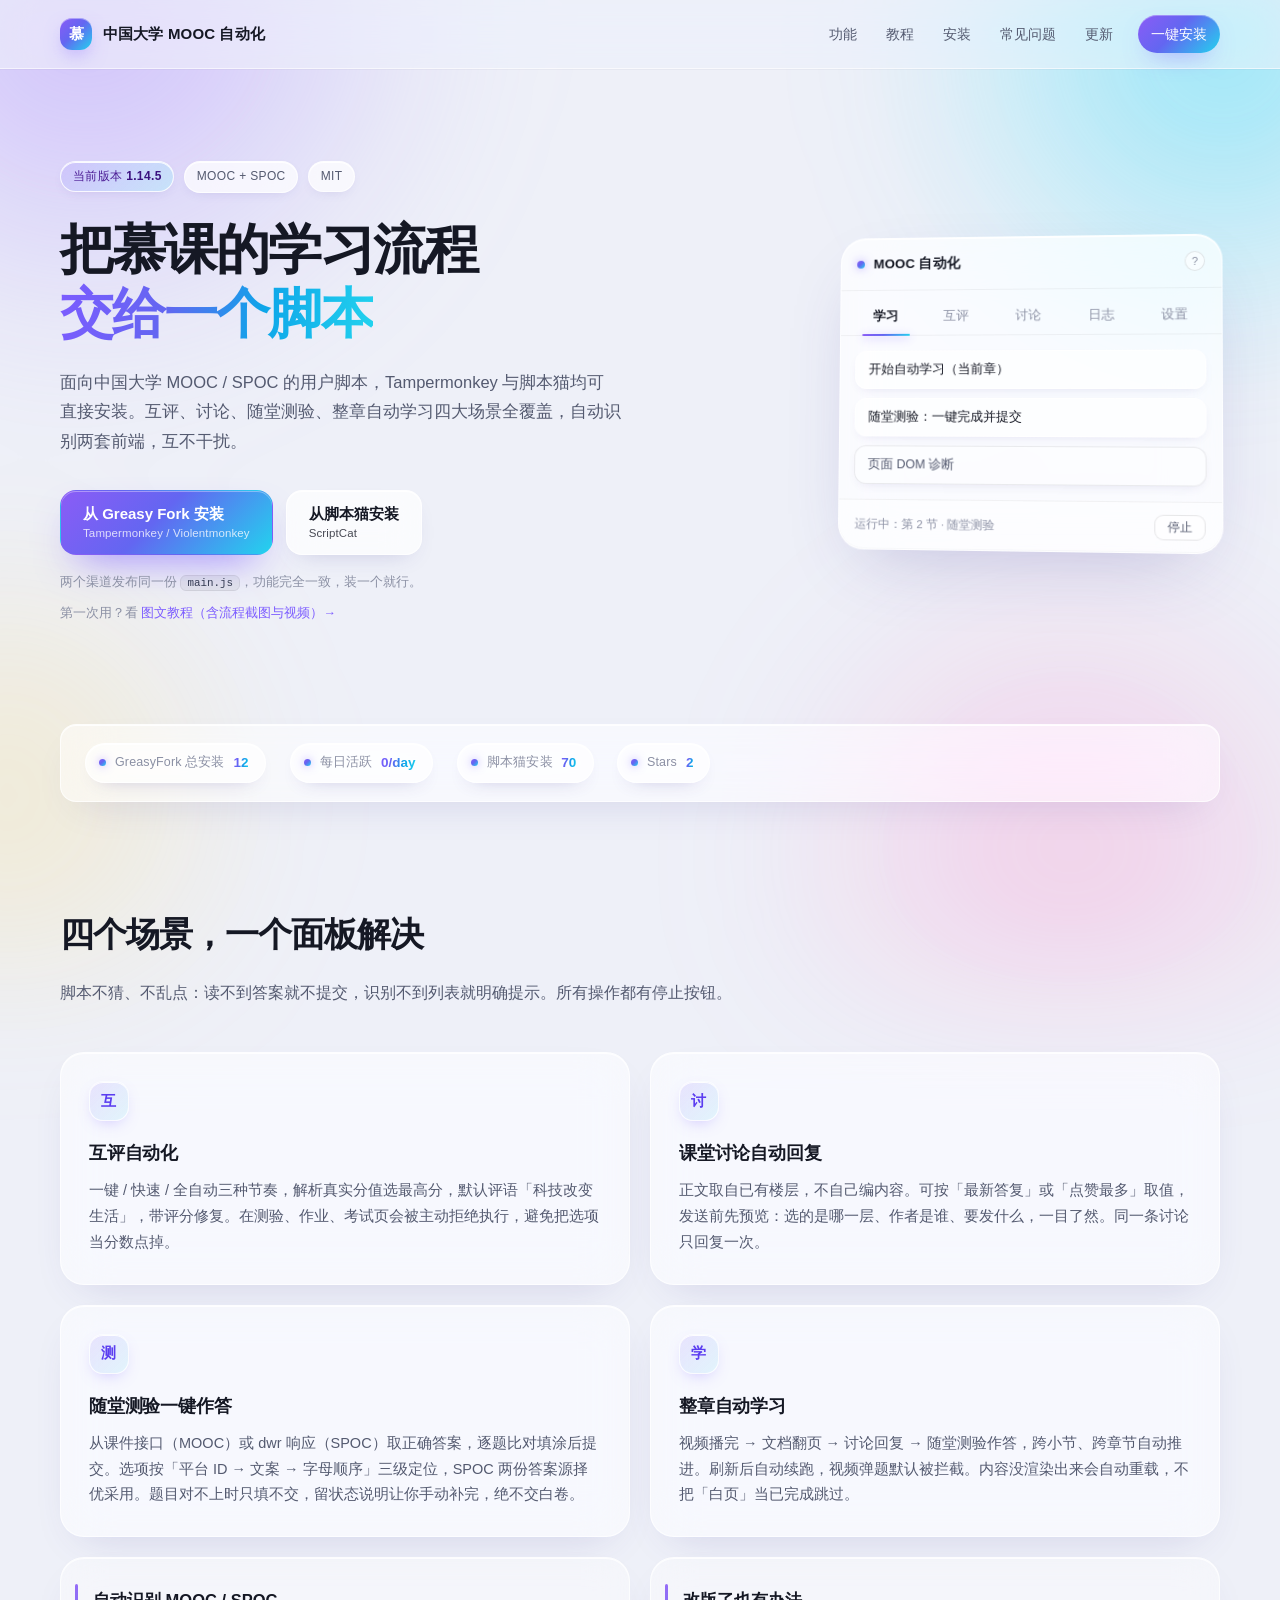
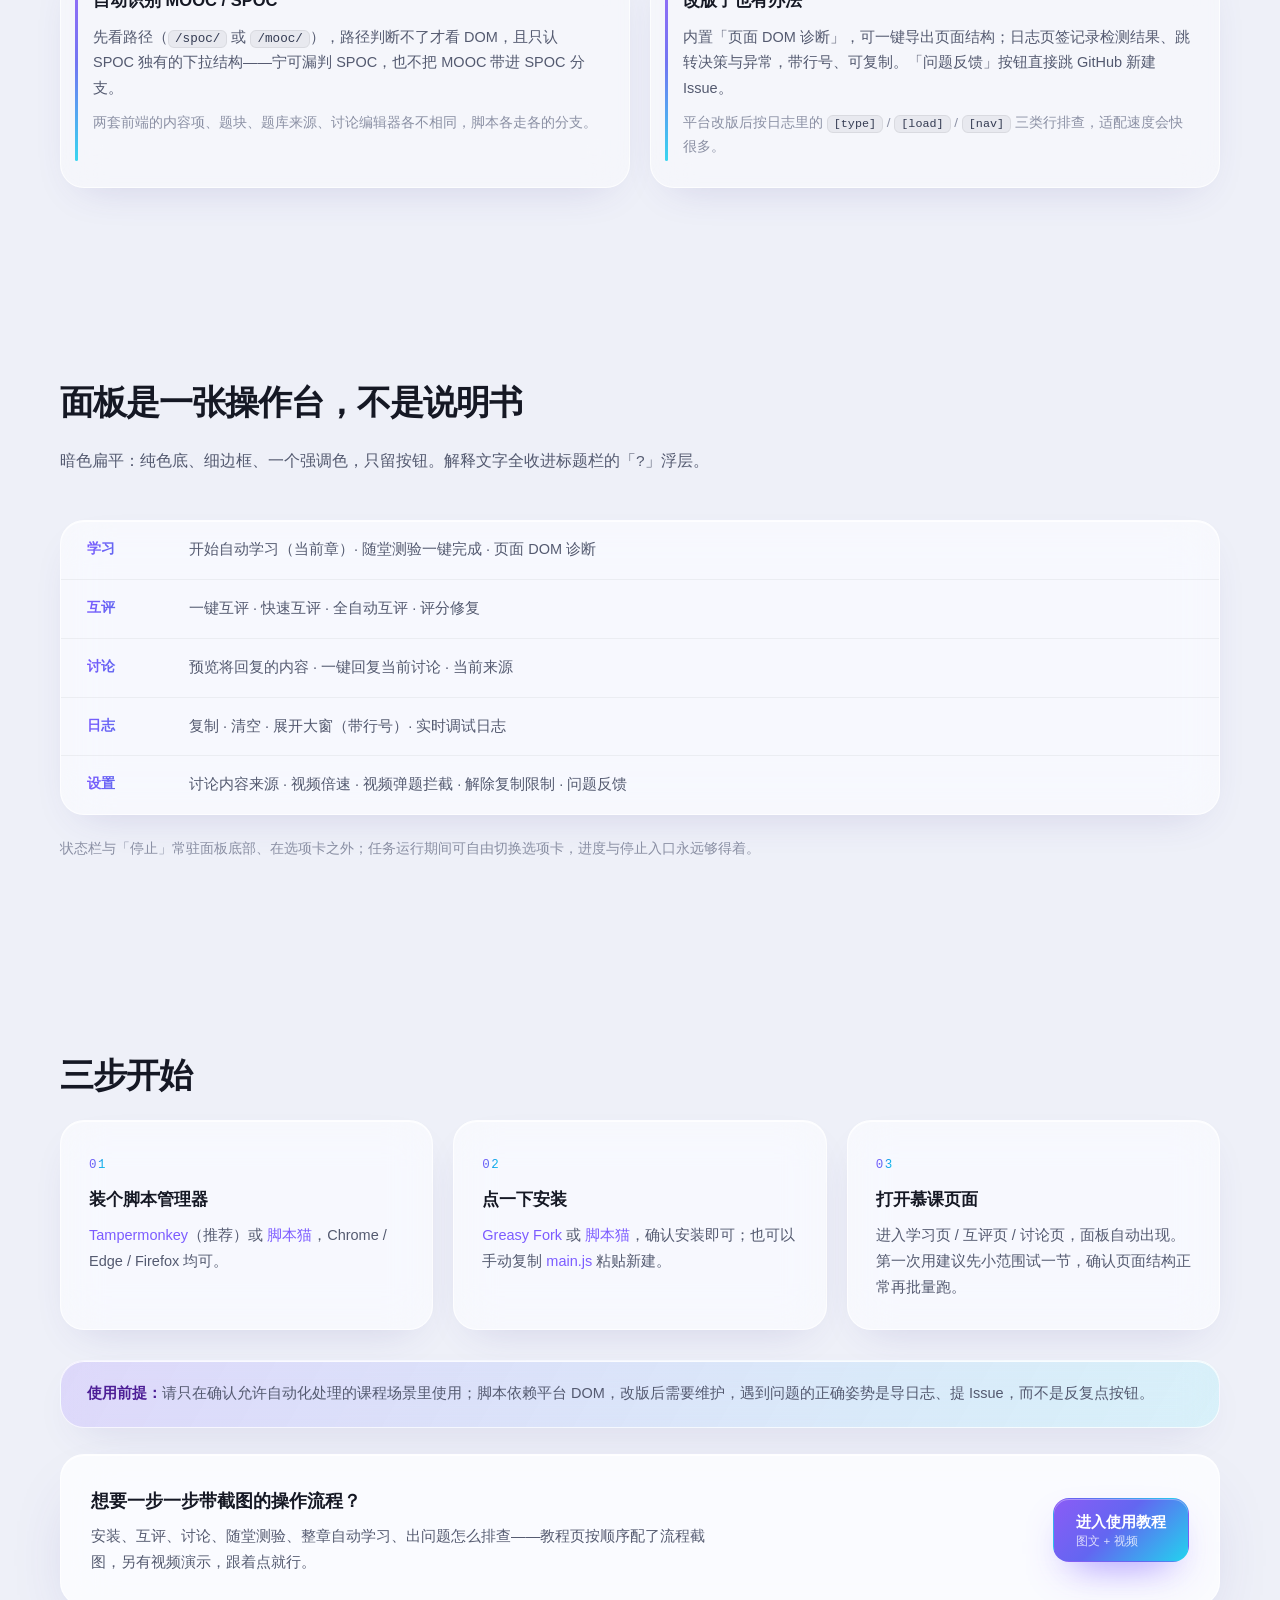
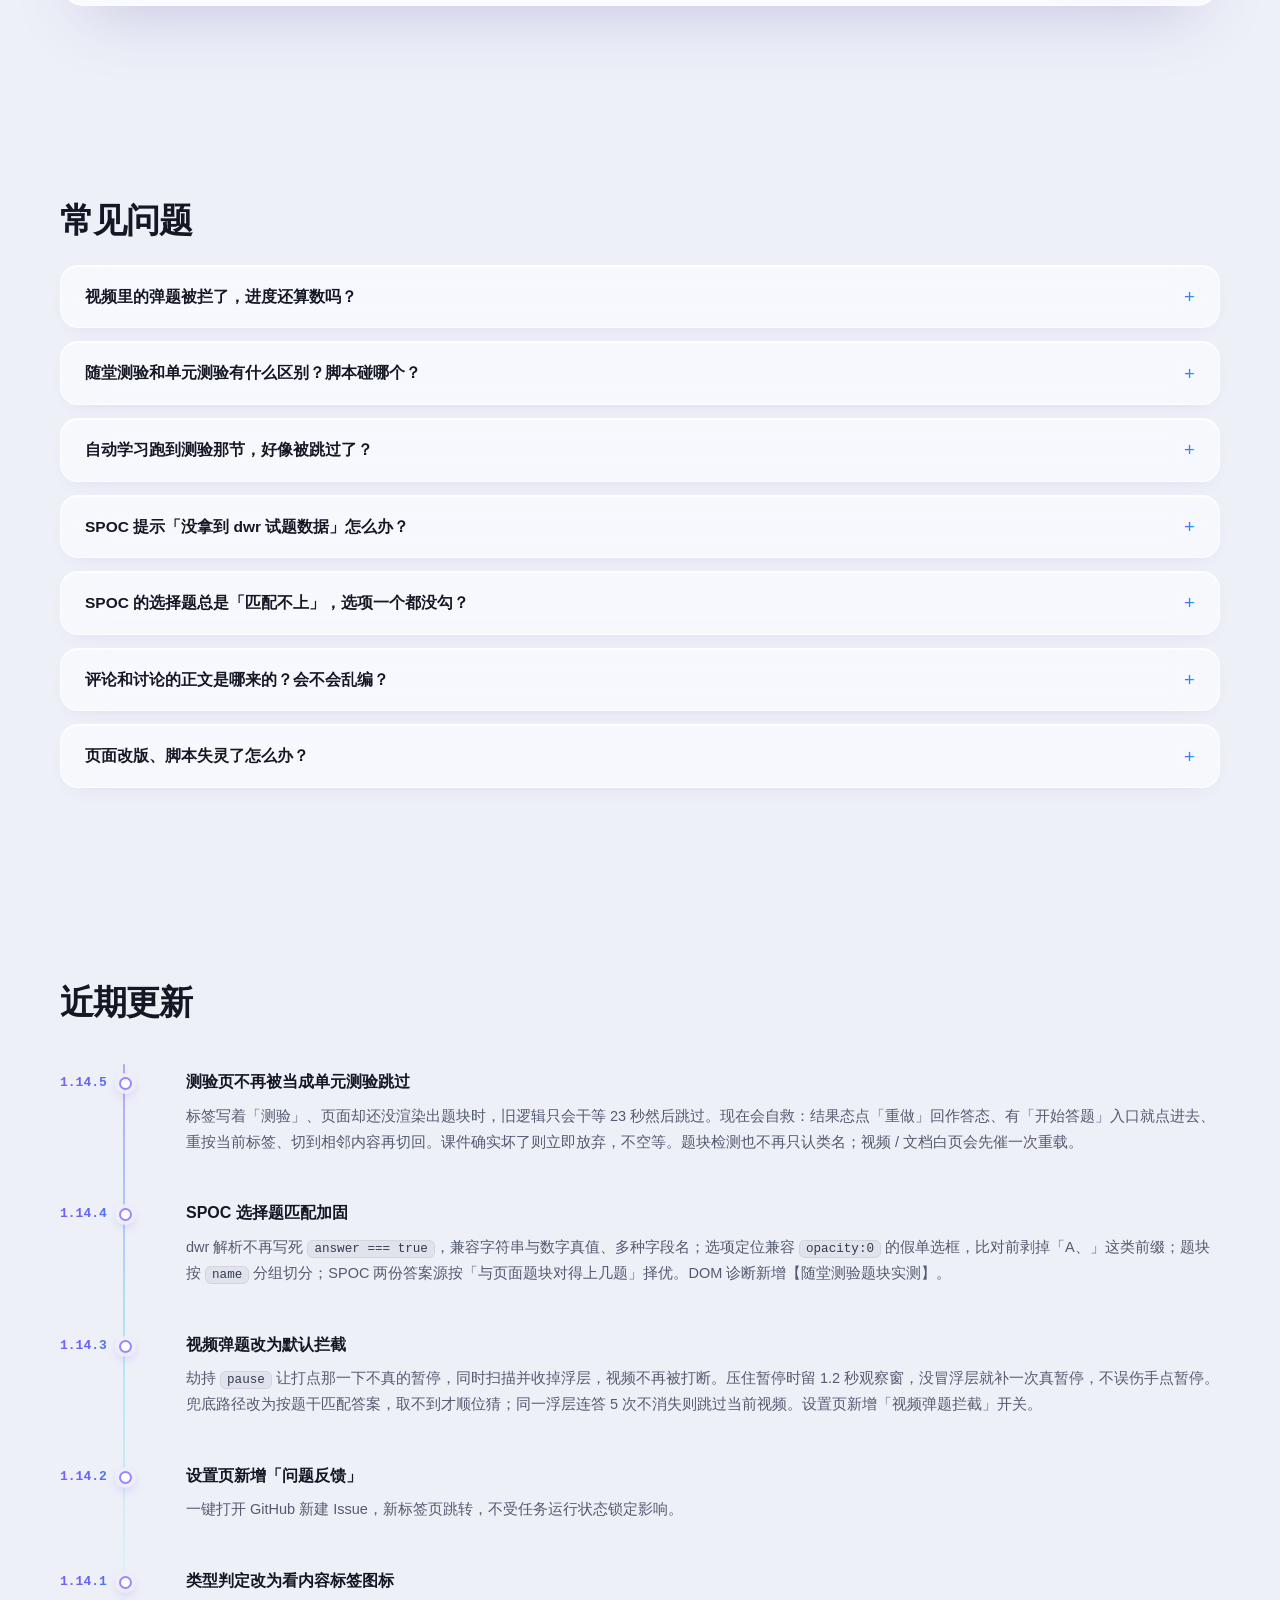
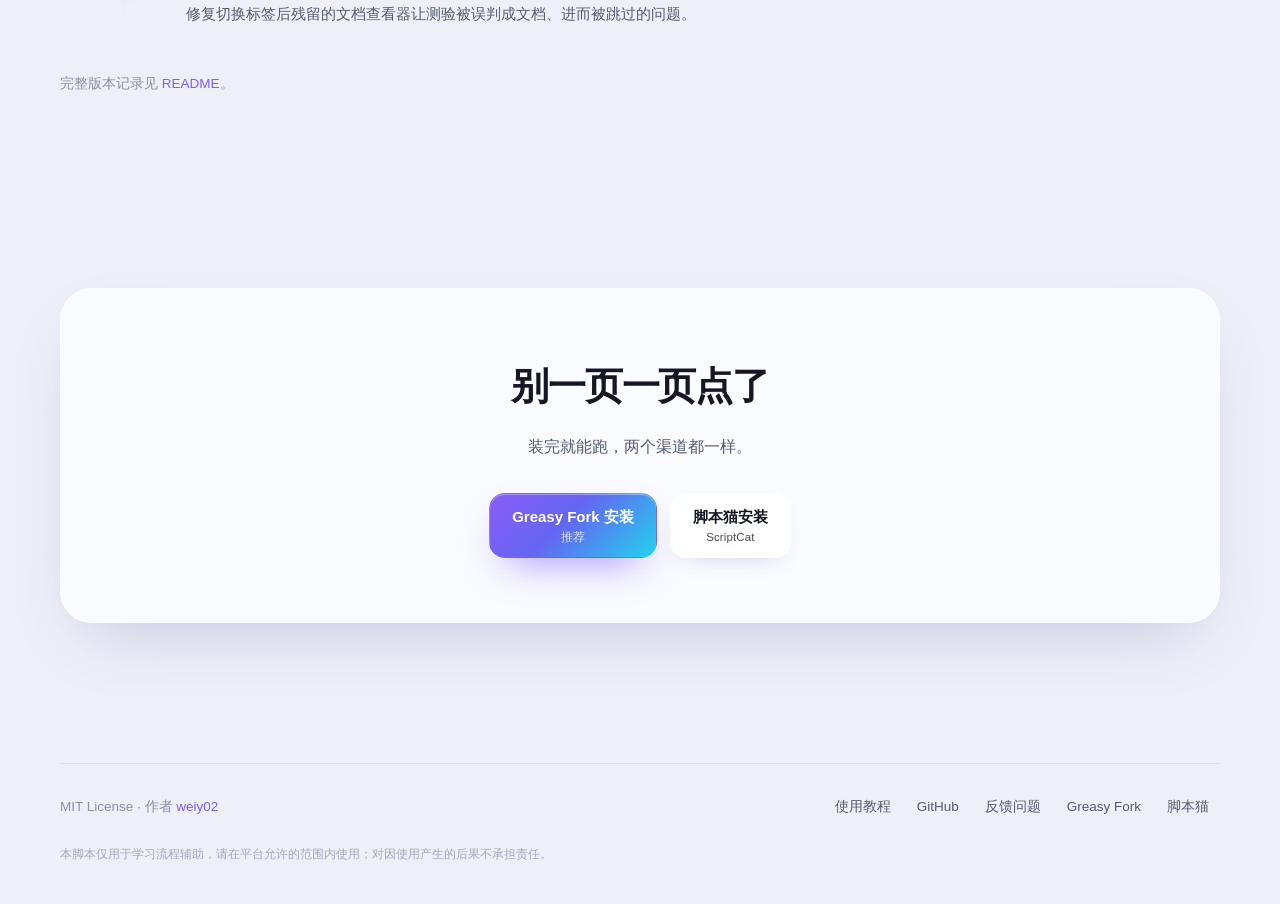
==== commit 8a7153d2: "11月11日：官网同步 1.14.5（测验自救 + SPOC 匹配加固） 首页：版本号占位改为 1.14.5；测验/自动学习两张卡片补上新能力；「自动学习跑到测验那节被跳过」的常见问题改写为 1.14" ====
--- a/docs/index.html
+++ b/docs/index.html
@@ -43,7 +43,7 @@
     <div class="wrap hero-inner">
       <div class="hero-copy">
         <div class="pill-row">
-          <span class="pill pill-live">当前版本 <b data-version>1.14.3</b></span>
+          <span class="pill pill-live">当前版本 <b data-version>1.14.5</b></span>
           <span class="pill">MOOC + SPOC</span>
           <span class="pill">MIT</span>
         </div>
@@ -150,12 +150,12 @@
         <article class="card">
           <div class="card-icon">测</div>
           <h3>随堂测验一键作答</h3>
-          <p>从课件接口（MOOC）或 dwr 响应（SPOC）取正确答案，逐题比对填涂后提交。题目对不上时只填不交，留状态说明让你手动补完，绝不交白卷。</p>
+          <p>从课件接口（MOOC）或 dwr 响应（SPOC）取正确答案，逐题比对填涂后提交。选项按「平台 ID → 文案 → 字母顺序」三级定位，SPOC 两份答案源择优采用。题目对不上时只填不交，留状态说明让你手动补完，绝不交白卷。</p>
         </article>
         <article class="card">
           <div class="card-icon">学</div>
           <h3>整章自动学习</h3>
-          <p>视频播完 → 文档翻页 → 讨论回复 → 随堂测验作答，跨小节、跨章节自动推进。刷新后自动续跑，视频弹题默认被拦截，不打断播放。</p>
+          <p>视频播完 → 文档翻页 → 讨论回复 → 随堂测验作答，跨小节、跨章节自动推进。刷新后自动续跑，视频弹题默认被拦截。内容没渲染出来会自动重载，不把「白页」当已完成跳过。</p>
         </article>
       </div>
 
@@ -238,14 +238,19 @@
         </details>
         <details>
           <summary>自动学习跑到测验那节，好像被跳过了？</summary>
-          <p>这是已知问题，正在排查（1.14.1 修过一轮，仍有复现）。同一页面用手动按钮点「随堂测验：一键完成并提交」是正常的。</p>
-          <p>临时规避：自动学习跳到测验页后停下来，手动点一次即可。顺手把日志里 <code>[type]</code> / <code>[load]</code> / <code>[quiz]</code> 三类行导出来提 Issue，能显著加快修复。</p>
+          <p>1.14.5 起已针对这种情况修过：以前标签明明写着「测验」、页面里却没题块，脚本干等 23 秒后当成单元测验跳过。现在会先自救——结果态就点「重做」回去作答，有「开始答题」入口就点进去，都没有就重按当前标签、再不行切到相邻内容再切回来，逼平台重新请求。</p>
+          <p>仍然被跳过时，状态栏与日志会给出<b>现场摘要</b>（标签类型 / 可见单选框数 / 入口按钮 / 是否结果态）。把 <code>[quiz]</code> 那几行导出来提 Issue，能直接定位是哪一类。</p>
         </details>
         <details>
           <summary>SPOC 提示「没拿到 dwr 试题数据」怎么办？</summary>
           <p>SPOC 的题目答案在 dwr 响应里，脚本注入时首屏那条请求已经发完了，所以会挂 hook 等下一次。提示出现时，手动切到别的「测试」标签再切回来，触发一次新请求就行。</p>
         </details>
         <details>
+          <summary>SPOC 的选择题总是「匹配不上」，选项一个都没勾？</summary>
+          <p>1.14.4 修过一批：dwr 里的 <code>answer</code> 有时是 <code>"true"</code> 字符串或 <code>1</code>，字段名也可能叫 <code>optionList</code> / <code>isAnswer</code>；选项文案还常有「A、」这种前缀差异。现在会做布尔兼容、剥前缀比对，答案只给字母时按选项顺序定位。</p>
+          <p>如果还复现，「页面 DOM 诊断」里新增了<b>【随堂测验题块实测】</b>——每题题干、选项文案、dwr 题量与解析出的答案都在里面，附一段原始 HTML。把这段发出来就能精准适配。</p>
+        </details>
+        <details>
           <summary>评论和讨论的正文是哪来的？会不会乱编？</summary>
           <p>不会。脚本只从已经有人回复过的楼层里挑一条现成答复，并剥掉昵称、时间、点赞数这些元信息；选不出正文就直接报错退出，不拿凑数文本去发。超长正文会截到句子边界，默认上限 200 字。</p>
         </details>
@@ -262,6 +267,20 @@
       <h2 class="sec-title">近期更新</h2>
       <ul class="timeline">
         <li>
+          <span class="ver">1.14.5</span>
+          <div>
+            <h3>测验页不再被当成单元测验跳过</h3>
+            <p>标签写着「测验」、页面却还没渲染出题块时，旧逻辑只会干等 23 秒然后跳过。现在会自救：结果态点「重做」回作答态、有「开始答题」入口就点进去、重按当前标签、切到相邻内容再切回。课件确实坏了则立即放弃，不空等。题块检测也不再只认类名；视频 / 文档白页会先催一次重载。</p>
+          </div>
+        </li>
+        <li>
+          <span class="ver">1.14.4</span>
+          <div>
+            <h3>SPOC 选择题匹配加固</h3>
+            <p>dwr 解析不再写死 <code>answer === true</code>，兼容字符串与数字真值、多种字段名；选项定位兼容 <code>opacity:0</code> 的假单选框，比对前剥掉「A、」这类前缀；题块按 <code>name</code> 分组切分；SPOC 两份答案源按「与页面题块对得上几题」择优。DOM 诊断新增【随堂测验题块实测】。</p>
+          </div>
+        </li>
+        <li>
           <span class="ver">1.14.3</span>
           <div>
             <h3>视频弹题改为默认拦截</h3>
@@ -280,20 +299,6 @@
           <div>
             <h3>类型判定改为看内容标签图标</h3>
             <p>修复切换标签后残留的文档查看器让测验被误判成文档、进而被跳过的问题。</p>
-          </div>
-        </li>
-        <li>
-          <span class="ver">1.14.0</span>
-          <div>
-            <h3>测验识别统一判据</h3>
-            <p>自动学习与手动按钮共用同一套判据，判定前给 8 秒等待窗口；跳转后强制停留 10 秒，避免读到上一份 DOM 就秒跳。</p>
-          </div>
-        </li>
-        <li>
-          <span class="ver">1.13.3</span>
-          <div>
-            <h3>日志可展开</h3>
-            <p>弹出大窗展示全部日志（最多 500 条），带行号、可复制，向上翻不会被拽回底部。</p>
           </div>
         </li>
       </ul>
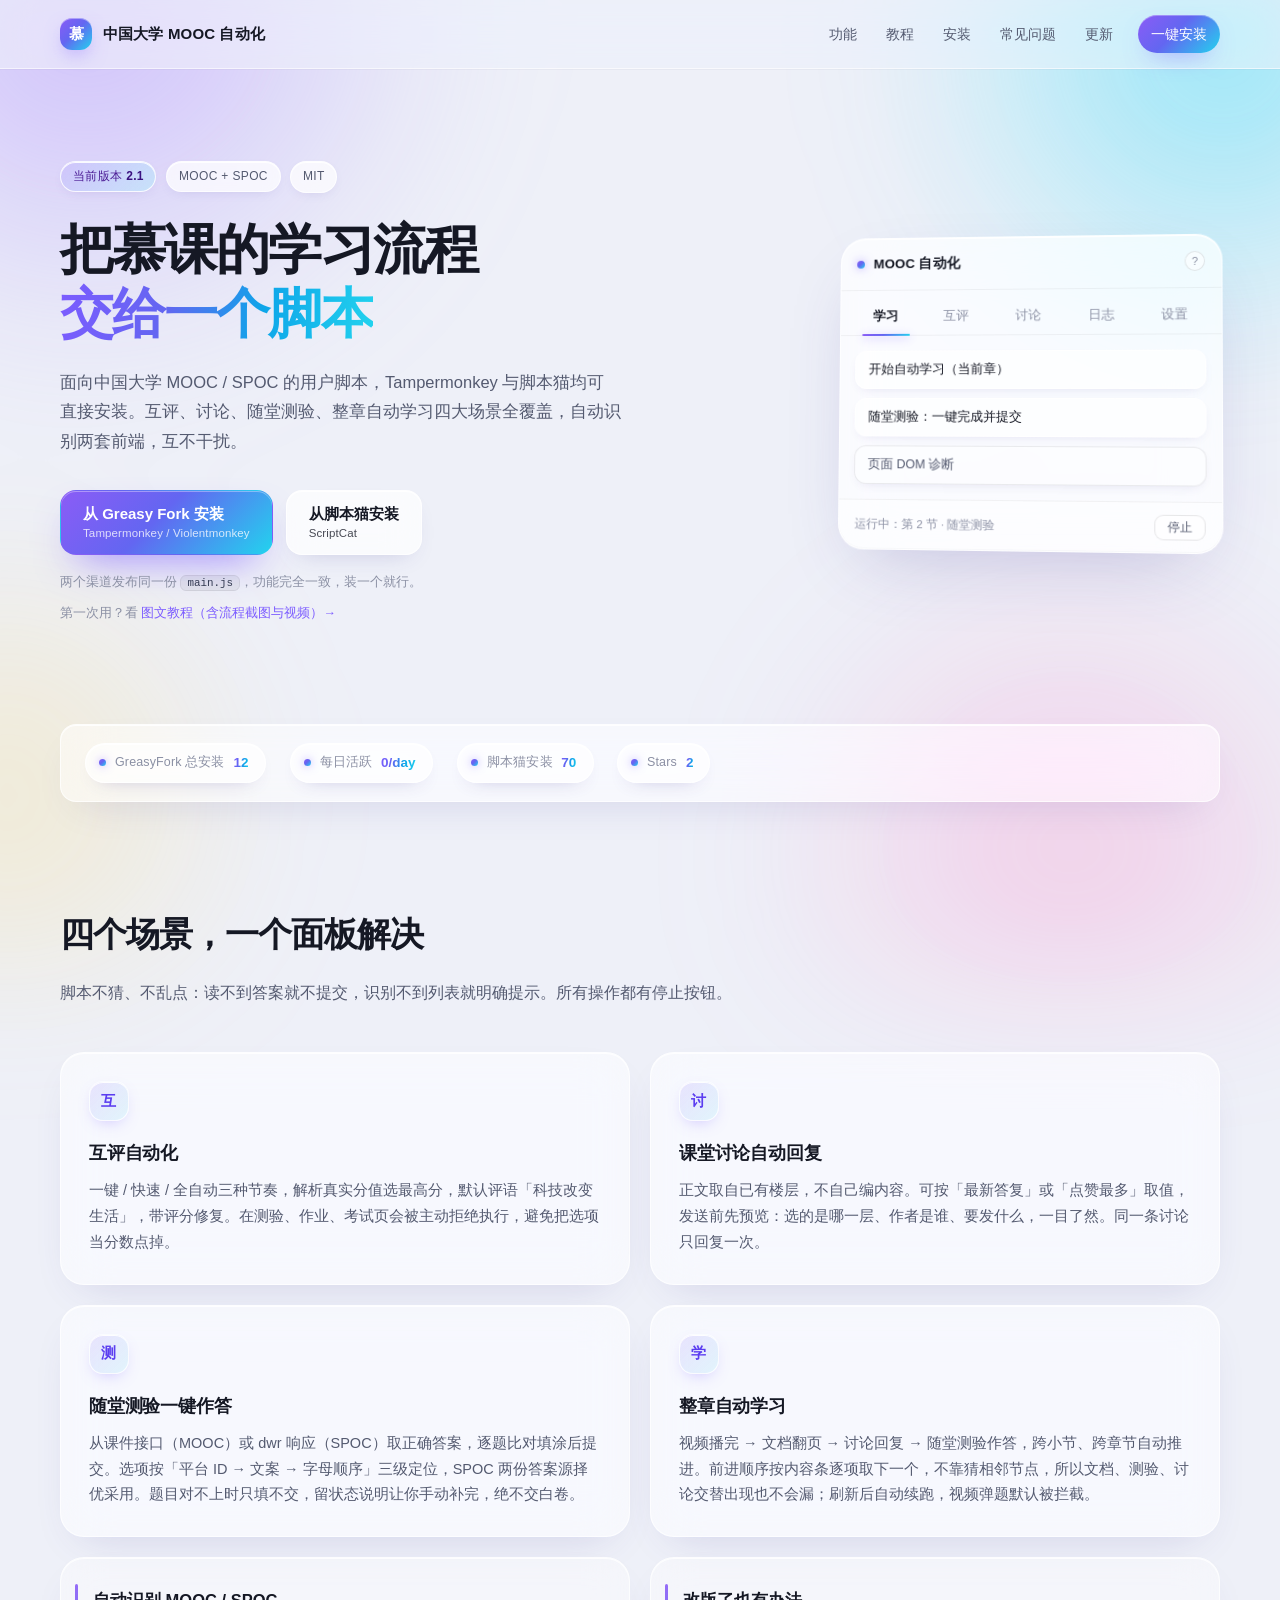
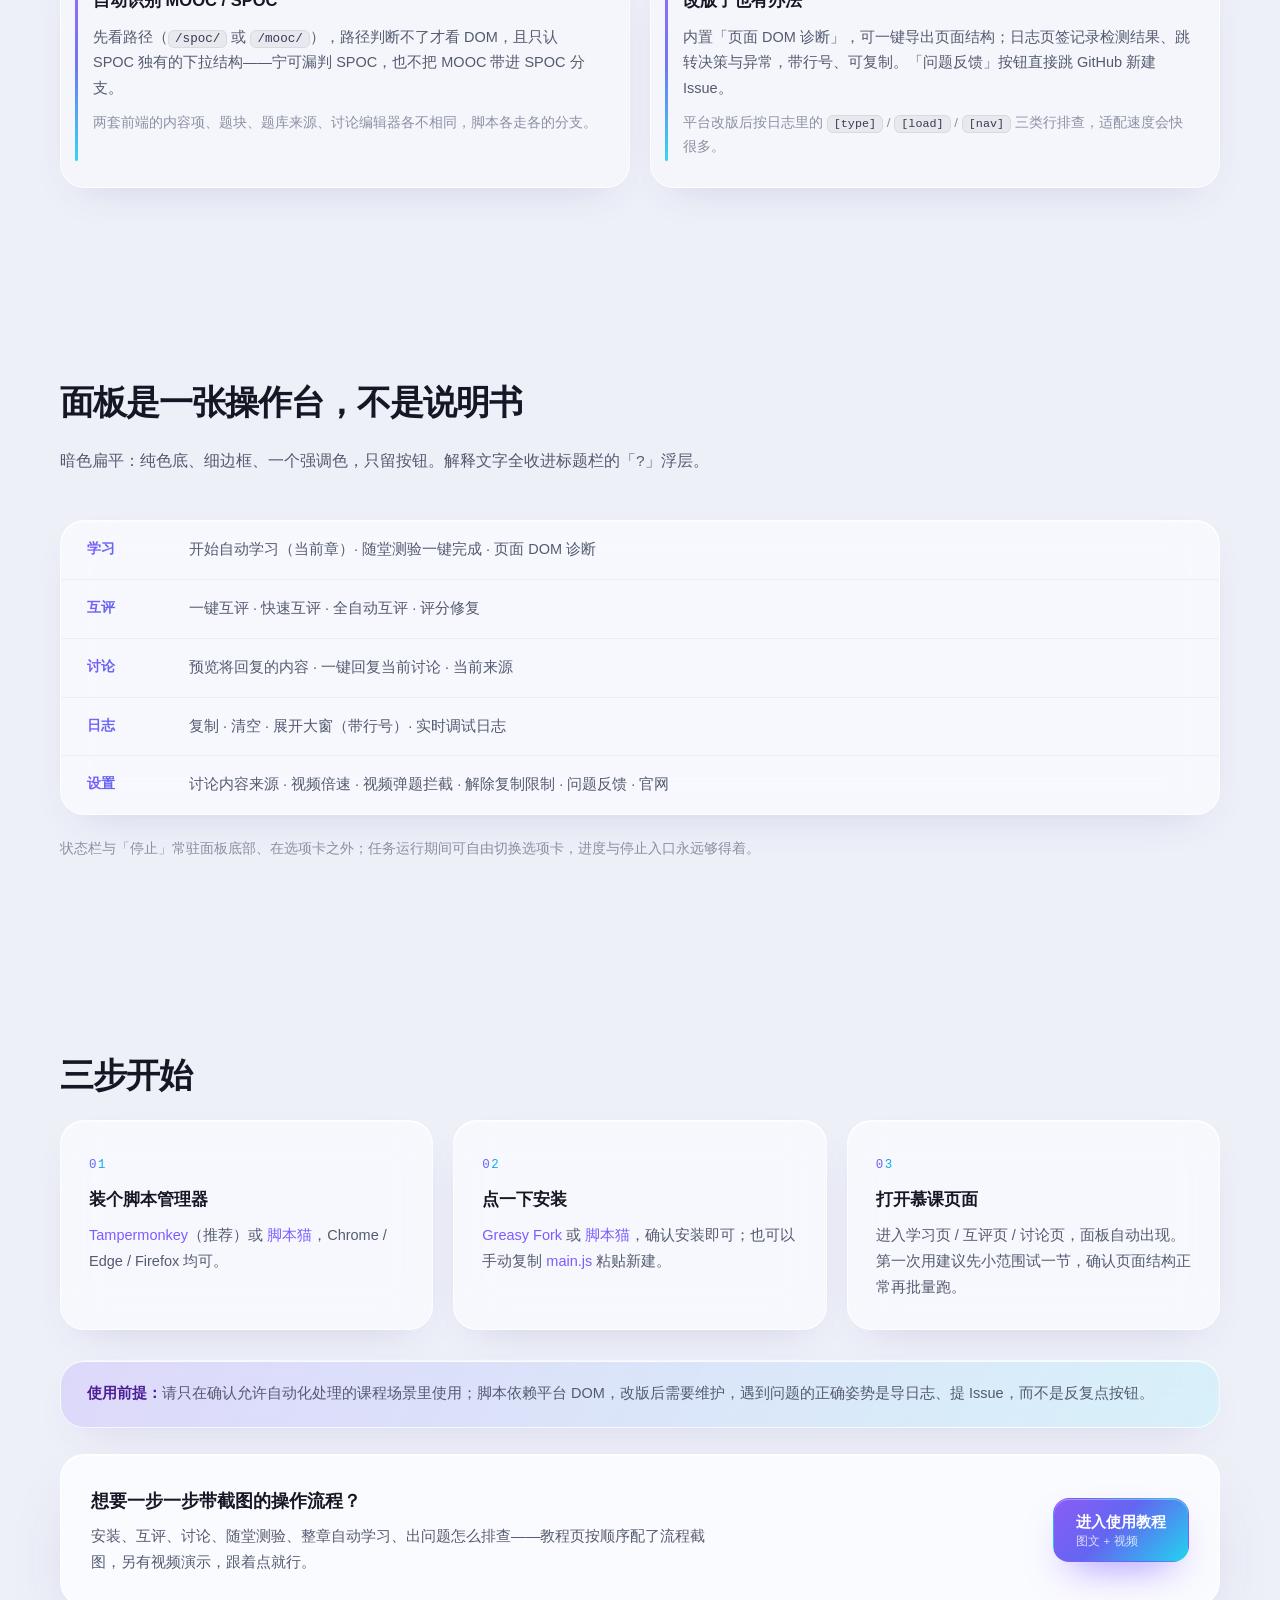
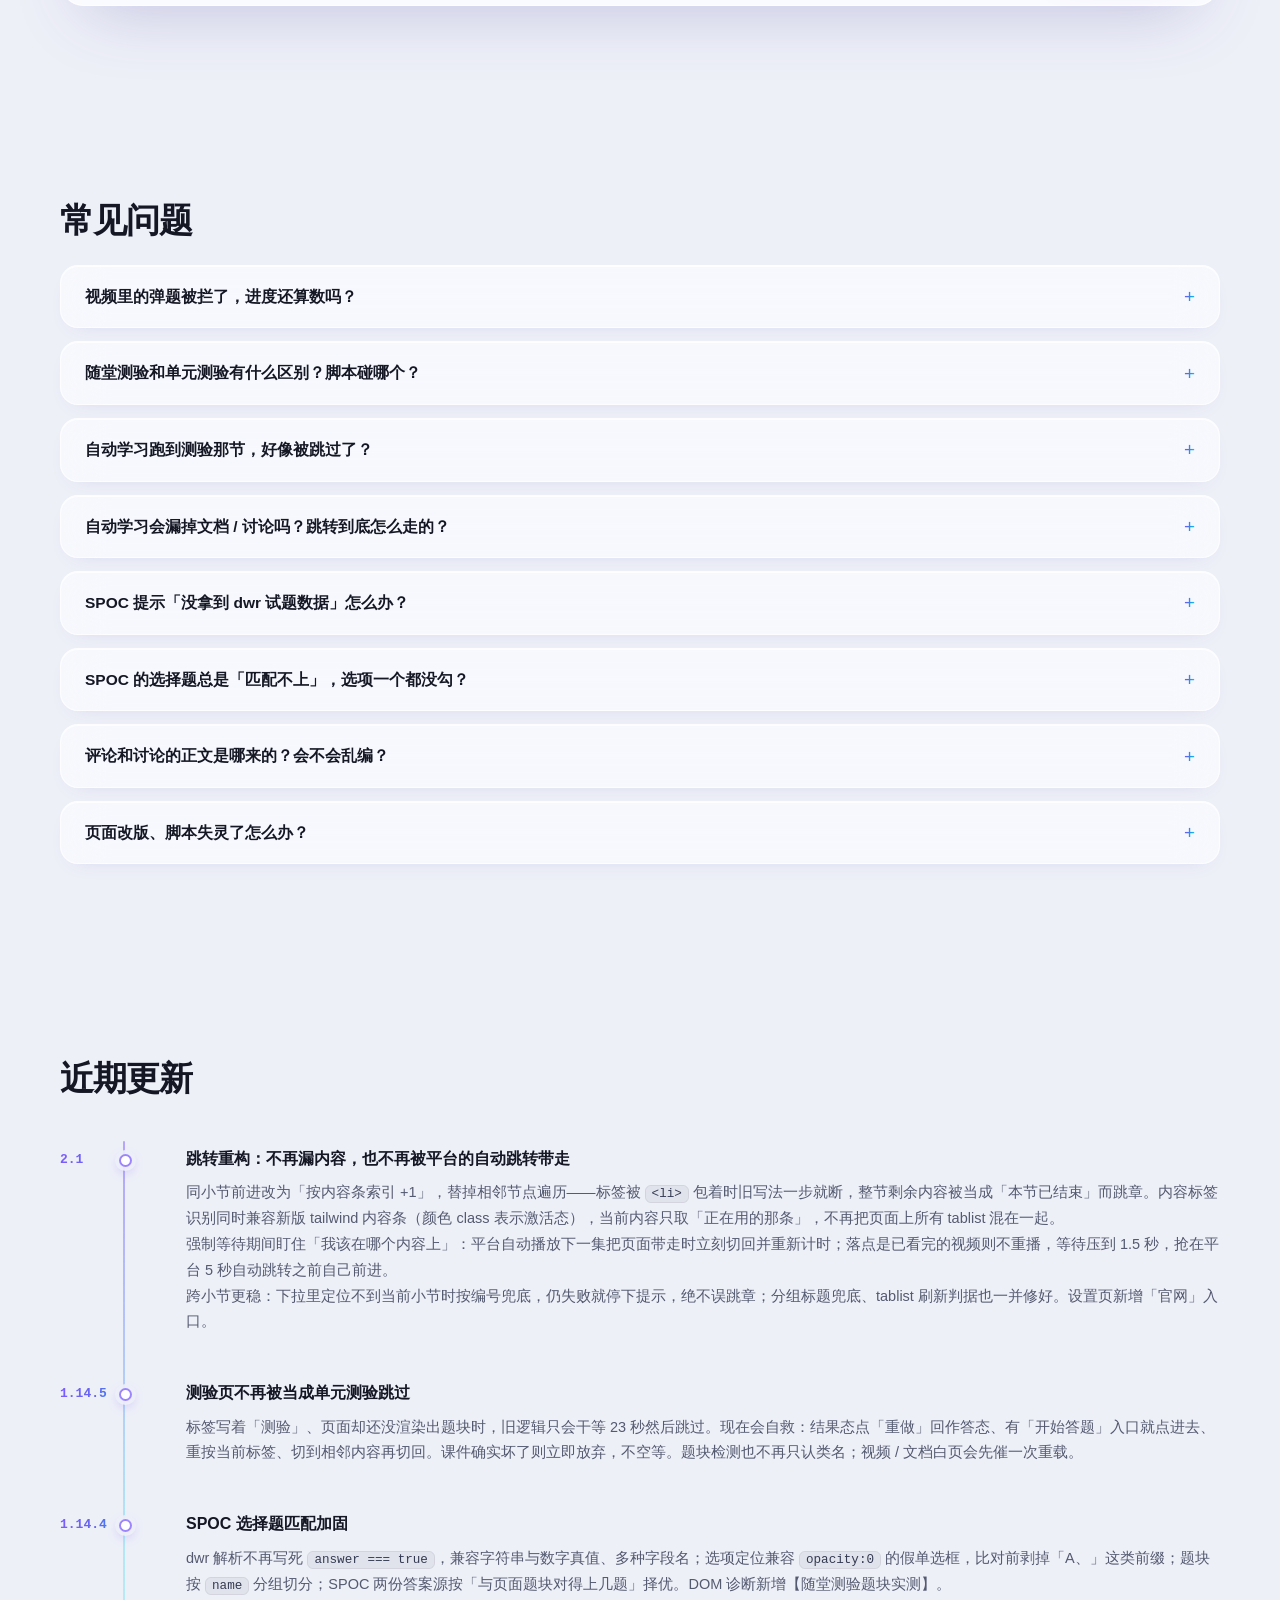
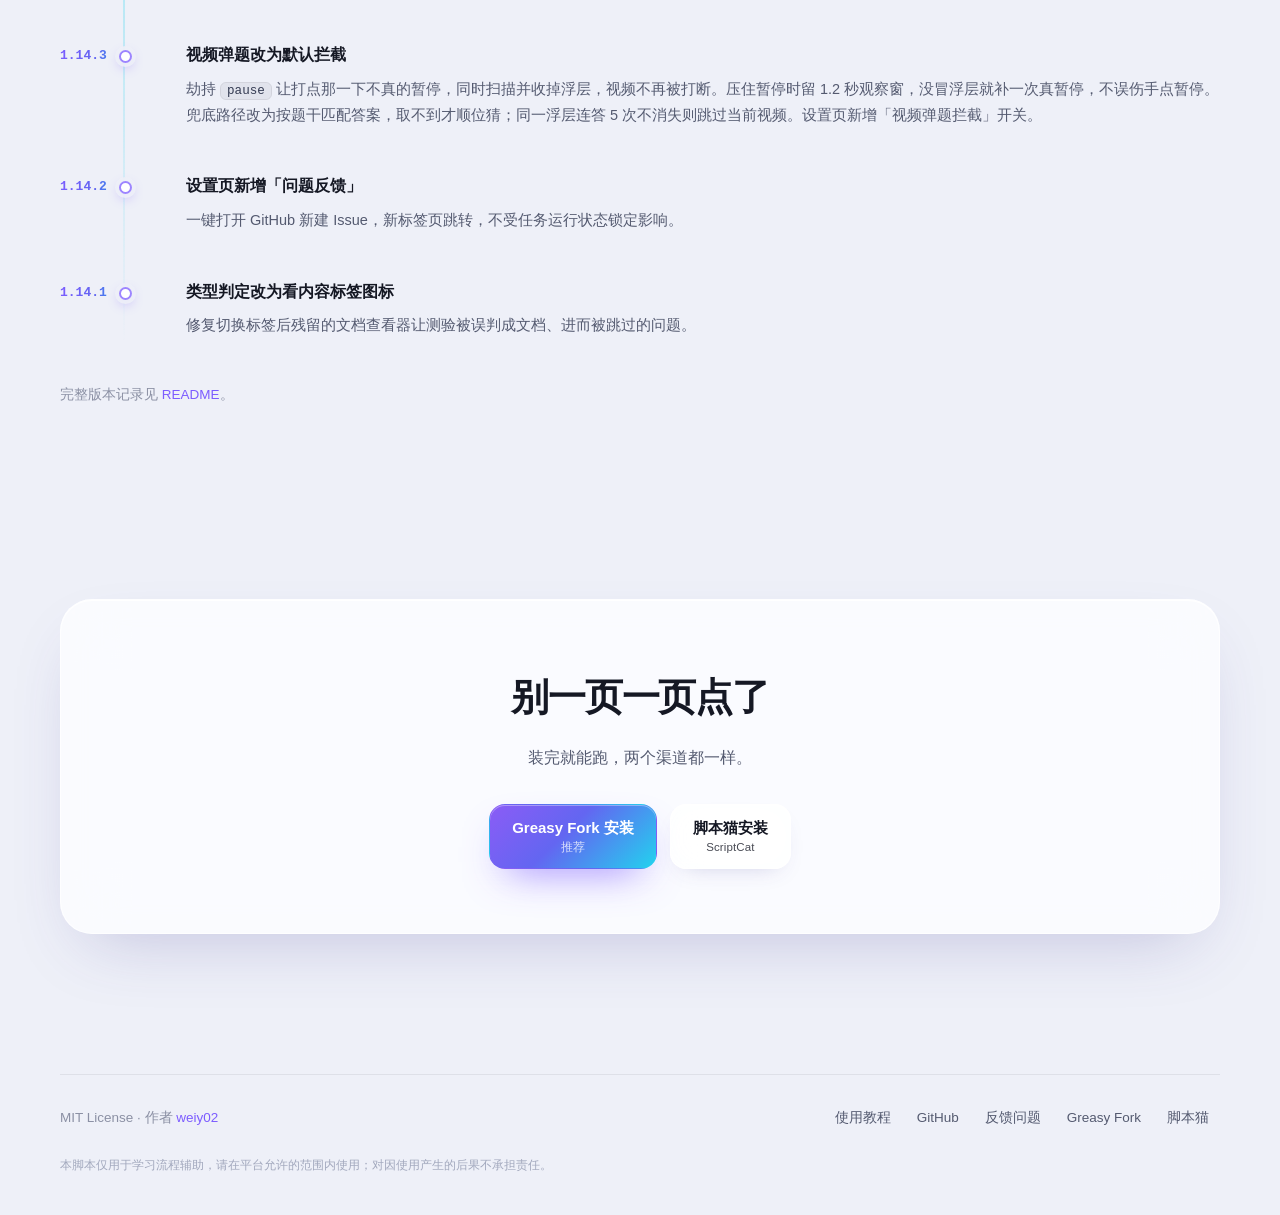
==== commit 6468c739: "11月12日：新增官网入口，官网信息同步到 2.1 - 面板标题栏新增「官网」文字入口，设置页签底部新增「官网 / 使用教程」整行按钮，均新标签页打开 https://weiy02.github.io" ====
--- a/docs/index.html
+++ b/docs/index.html
@@ -43,7 +43,7 @@
     <div class="wrap hero-inner">
       <div class="hero-copy">
         <div class="pill-row">
-          <span class="pill pill-live">当前版本 <b data-version>1.14.5</b></span>
+          <span class="pill pill-live">当前版本 <b data-version>2.1</b></span>
           <span class="pill">MOOC + SPOC</span>
           <span class="pill">MIT</span>
         </div>
@@ -100,6 +100,7 @@
           <div class="panel-body hidden" data-view="set">
             <p class="panel-note">讨论内容来源 · 视频倍速 · 视频弹题拦截 · 解除复制限制</p>
             <button class="pb ghost">问题反馈</button>
+            <button class="pb ghost">官网 / 使用教程</button>
           </div>
           <div class="panel-foot">
             <span class="panel-status">运行中：第 2 节 · 随堂测验</span>
@@ -155,7 +156,7 @@
         <article class="card">
           <div class="card-icon">学</div>
           <h3>整章自动学习</h3>
-          <p>视频播完 → 文档翻页 → 讨论回复 → 随堂测验作答，跨小节、跨章节自动推进。刷新后自动续跑，视频弹题默认被拦截。内容没渲染出来会自动重载，不把「白页」当已完成跳过。</p>
+          <p>视频播完 → 文档翻页 → 讨论回复 → 随堂测验作答，跨小节、跨章节自动推进。前进顺序按内容条逐项取下一个，不靠猜相邻节点，所以文档、测验、讨论交替出现也不会漏；刷新后自动续跑，视频弹题默认被拦截。</p>
         </article>
       </div>
 
@@ -183,7 +184,7 @@
         <div class="tab-row"><span class="tab-name">互评</span><span>一键互评 · 快速互评 · 全自动互评 · 评分修复</span></div>
         <div class="tab-row"><span class="tab-name">讨论</span><span>预览将回复的内容 · 一键回复当前讨论 · 当前来源</span></div>
         <div class="tab-row"><span class="tab-name">日志</span><span>复制 · 清空 · 展开大窗（带行号）· 实时调试日志</span></div>
-        <div class="tab-row"><span class="tab-name">设置</span><span>讨论内容来源 · 视频倍速 · 视频弹题拦截 · 解除复制限制 · 问题反馈</span></div>
+        <div class="tab-row"><span class="tab-name">设置</span><span>讨论内容来源 · 视频倍速 · 视频弹题拦截 · 解除复制限制 · 问题反馈 · 官网</span></div>
       </div>
       <p class="note-line">状态栏与「停止」常驻面板底部、在选项卡之外；任务运行期间可自由切换选项卡，进度与停止入口永远够得着。</p>
     </div>
@@ -242,6 +243,12 @@
           <p>仍然被跳过时，状态栏与日志会给出<b>现场摘要</b>（标签类型 / 可见单选框数 / 入口按钮 / 是否结果态）。把 <code>[quiz]</code> 那几行导出来提 Issue，能直接定位是哪一类。</p>
         </details>
         <details>
+          <summary>自动学习会漏掉文档 / 讨论吗？跳转到底怎么走的？</summary>
+          <p>跳转是三级优先级：<b>同小节下一个内容 → 下一小节第一个内容 → 下一章第一个内容</b>，全部靠模拟点击，不改 URL。2.1 起「同小节下一个」改为按内容条里的<b>索引 +1</b>取，而不是找当前标签的相邻节点——后者在标签被包进容器时会直接断掉，表现为「本节只学了第一个，后面的文档 / 测验 / 讨论全跳过」。</p>
+          <p>还有一处坑：已看完的视频被打开时，平台约 5 秒后会自己跳到下一集（而且是下一个视频），把夹在中间的文档 / 测验 / 讨论跨过去。现在跳转时会记住「我该在哪个内容上」，强制等待期间持续校验，被平台带走就切回原内容并重新计时；落点本身是已看完的视频则不重播、直接前进。</p>
+          <p>跨小节时若在小节下拉里定位不到当前小节，脚本会按编号兜底再试一次，仍失败就<b>停下来提示</b>，不会把「匹配失败」当成「本节已结束」去跳章——那会把整节剩下的内容一次性漏掉。</p>
+        </details>
+        <details>
           <summary>SPOC 提示「没拿到 dwr 试题数据」怎么办？</summary>
           <p>SPOC 的题目答案在 dwr 响应里，脚本注入时首屏那条请求已经发完了，所以会挂 hook 等下一次。提示出现时，手动切到别的「测试」标签再切回来，触发一次新请求就行。</p>
         </details>
@@ -266,6 +273,15 @@
     <div class="wrap">
       <h2 class="sec-title">近期更新</h2>
       <ul class="timeline">
+        <li>
+          <span class="ver">2.1</span>
+          <div>
+            <h3>跳转重构：不再漏内容，也不再被平台的自动跳转带走</h3>
+            <p>同小节前进改为「按内容条索引 +1」，替掉相邻节点遍历——标签被 <code>&lt;li&gt;</code> 包着时旧写法一步就断，整节剩余内容被当成「本节已结束」而跳章。内容标签识别同时兼容新版 tailwind 内容条（颜色 class 表示激活态），当前内容只取「正在用的那条」，不再把页面上所有 tablist 混在一起。</p>
+            <p>强制等待期间盯住「我该在哪个内容上」：平台自动播放下一集把页面带走时立刻切回并重新计时；落点是已看完的视频则不重播，等待压到 1.5 秒，抢在平台 5 秒自动跳转之前自己前进。</p>
+            <p>跨小节更稳：下拉里定位不到当前小节时按编号兜底，仍失败就停下提示，绝不误跳章；分组标题兜底、tablist 刷新判据也一并修好。设置页新增「官网」入口。</p>
+          </div>
+        </li>
         <li>
           <span class="ver">1.14.5</span>
           <div>
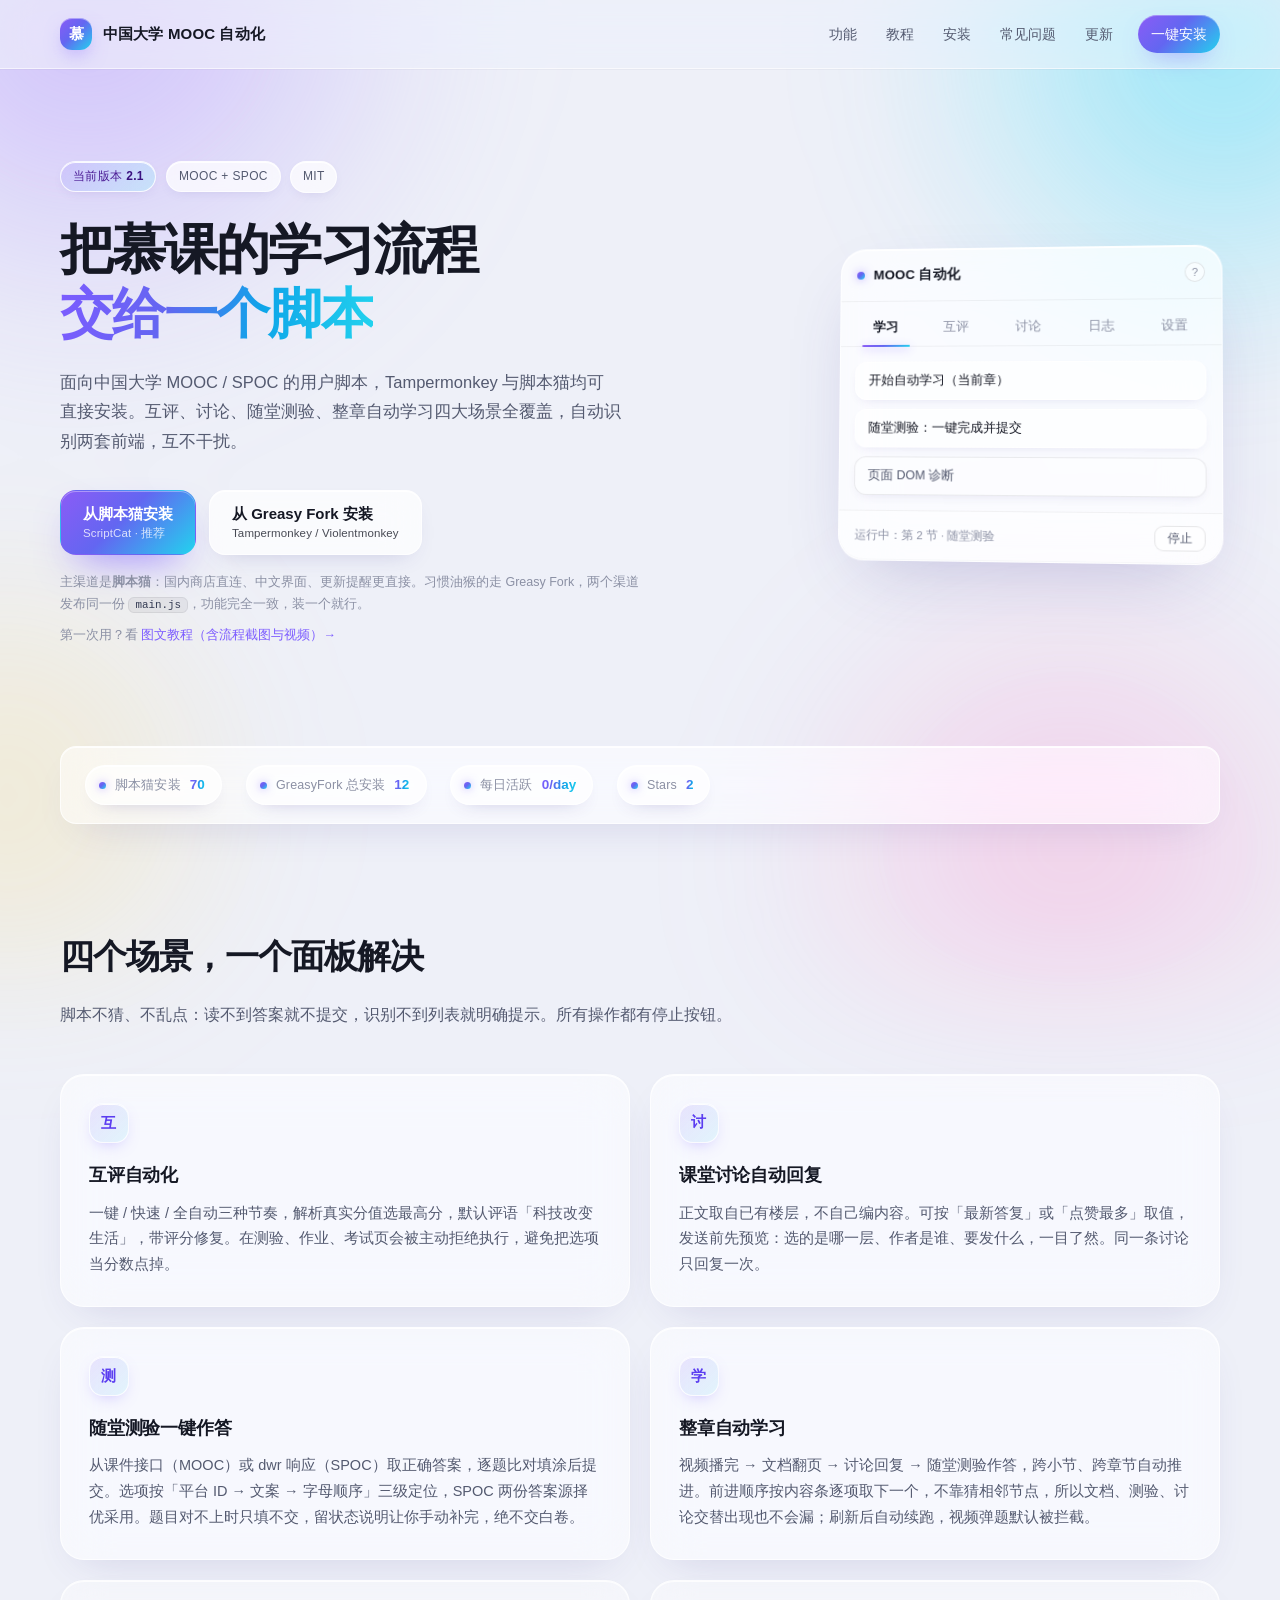
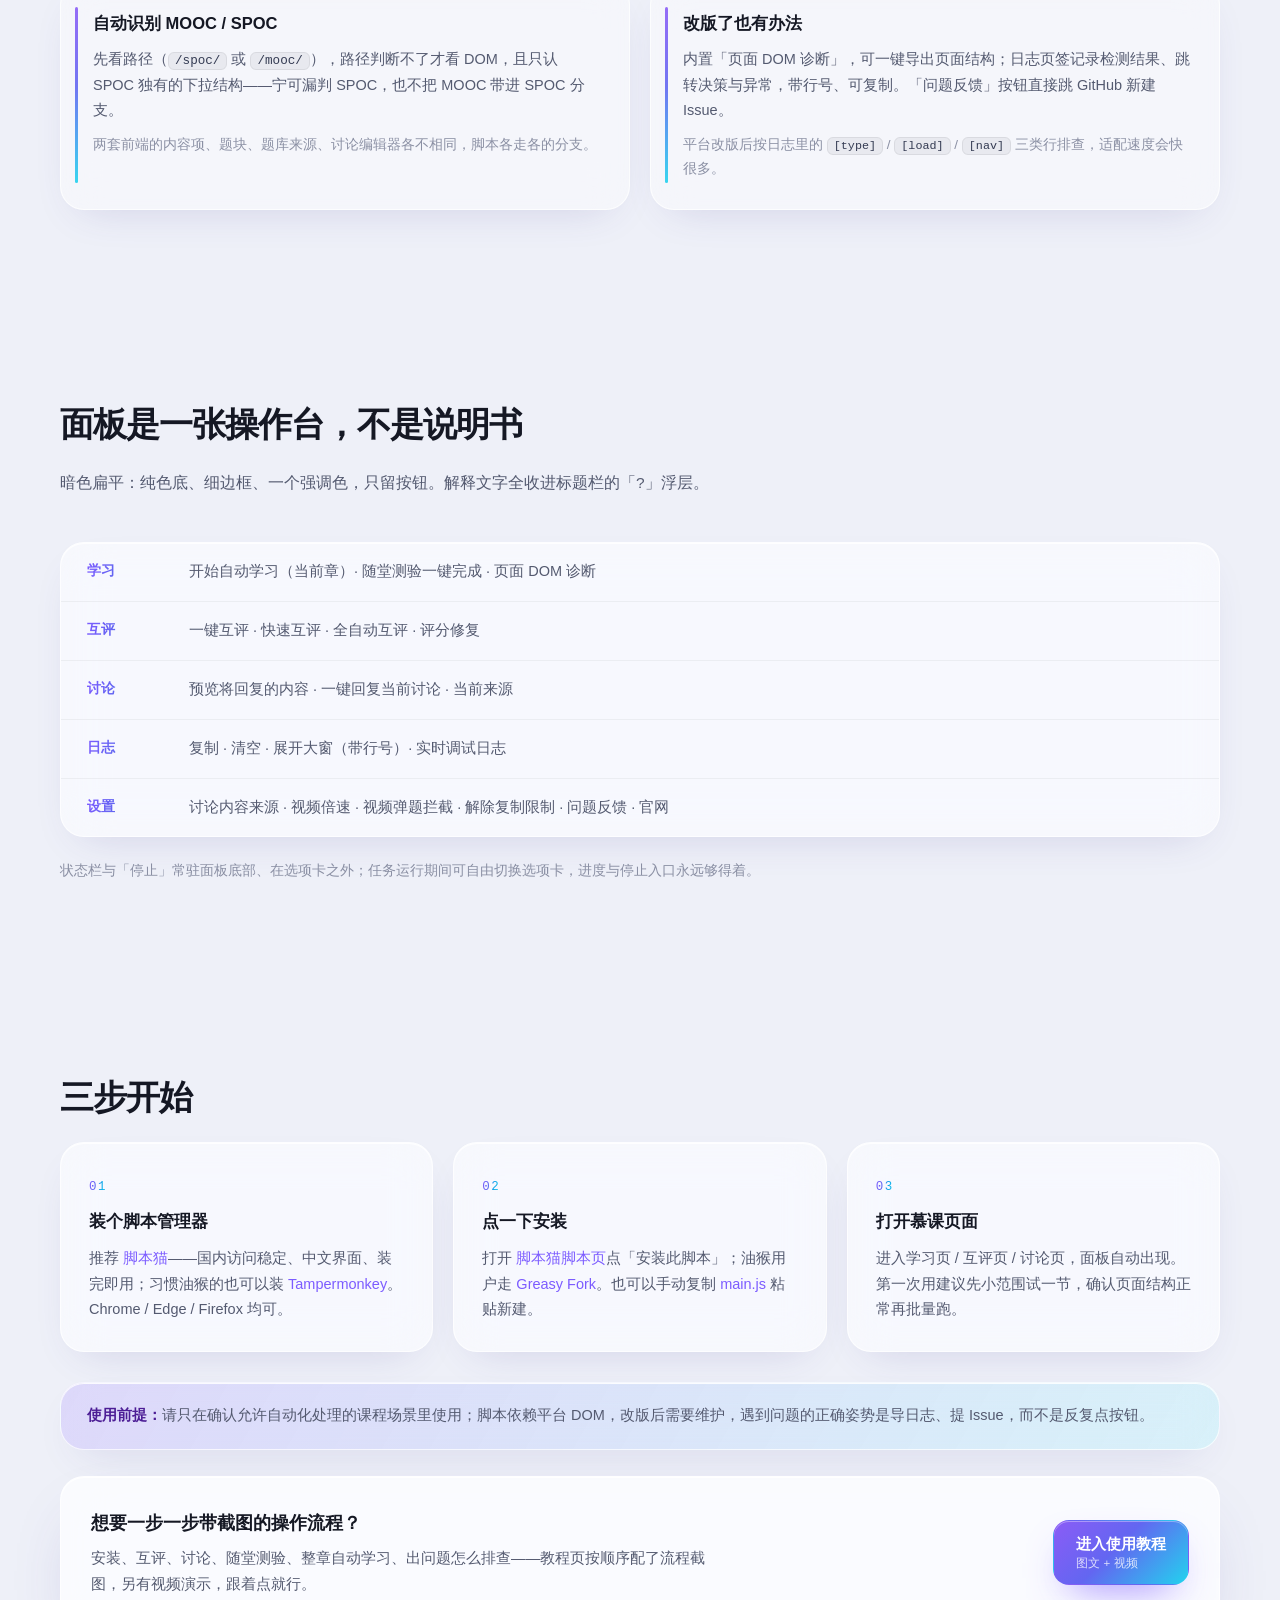
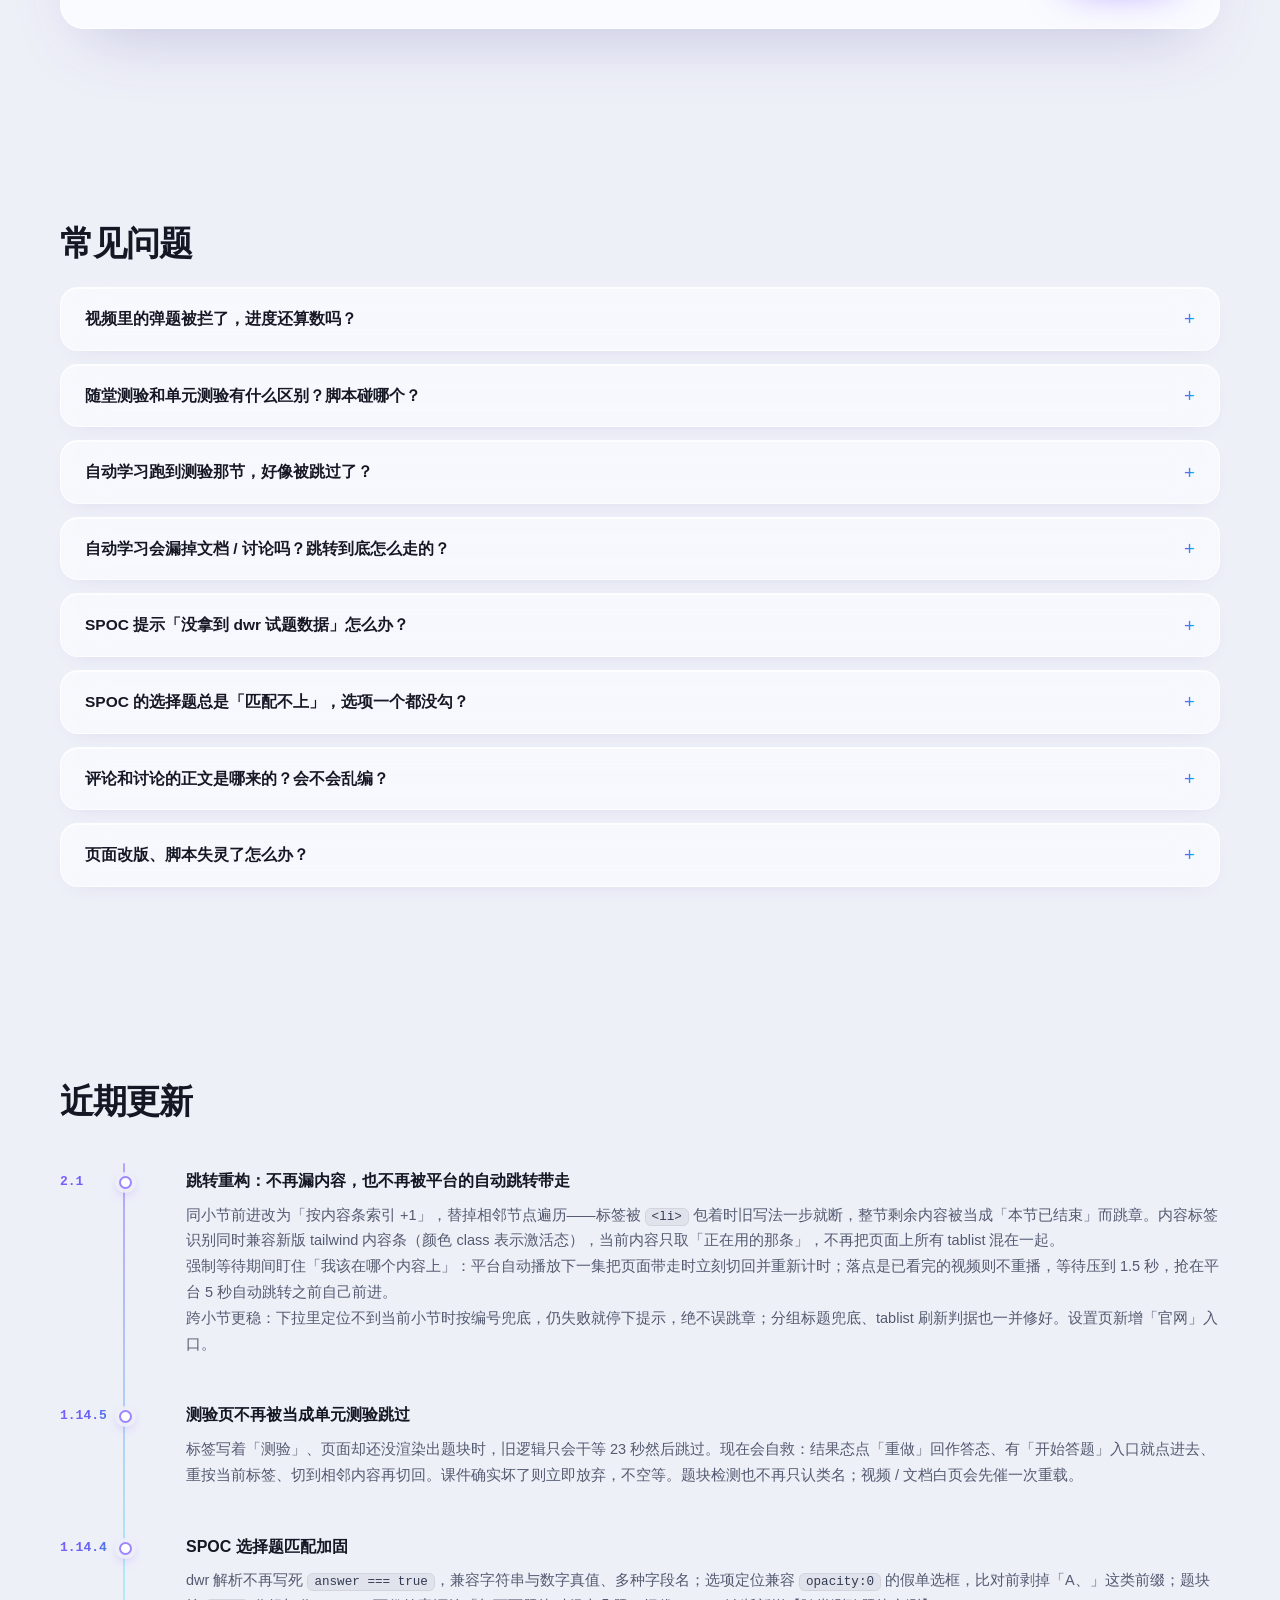
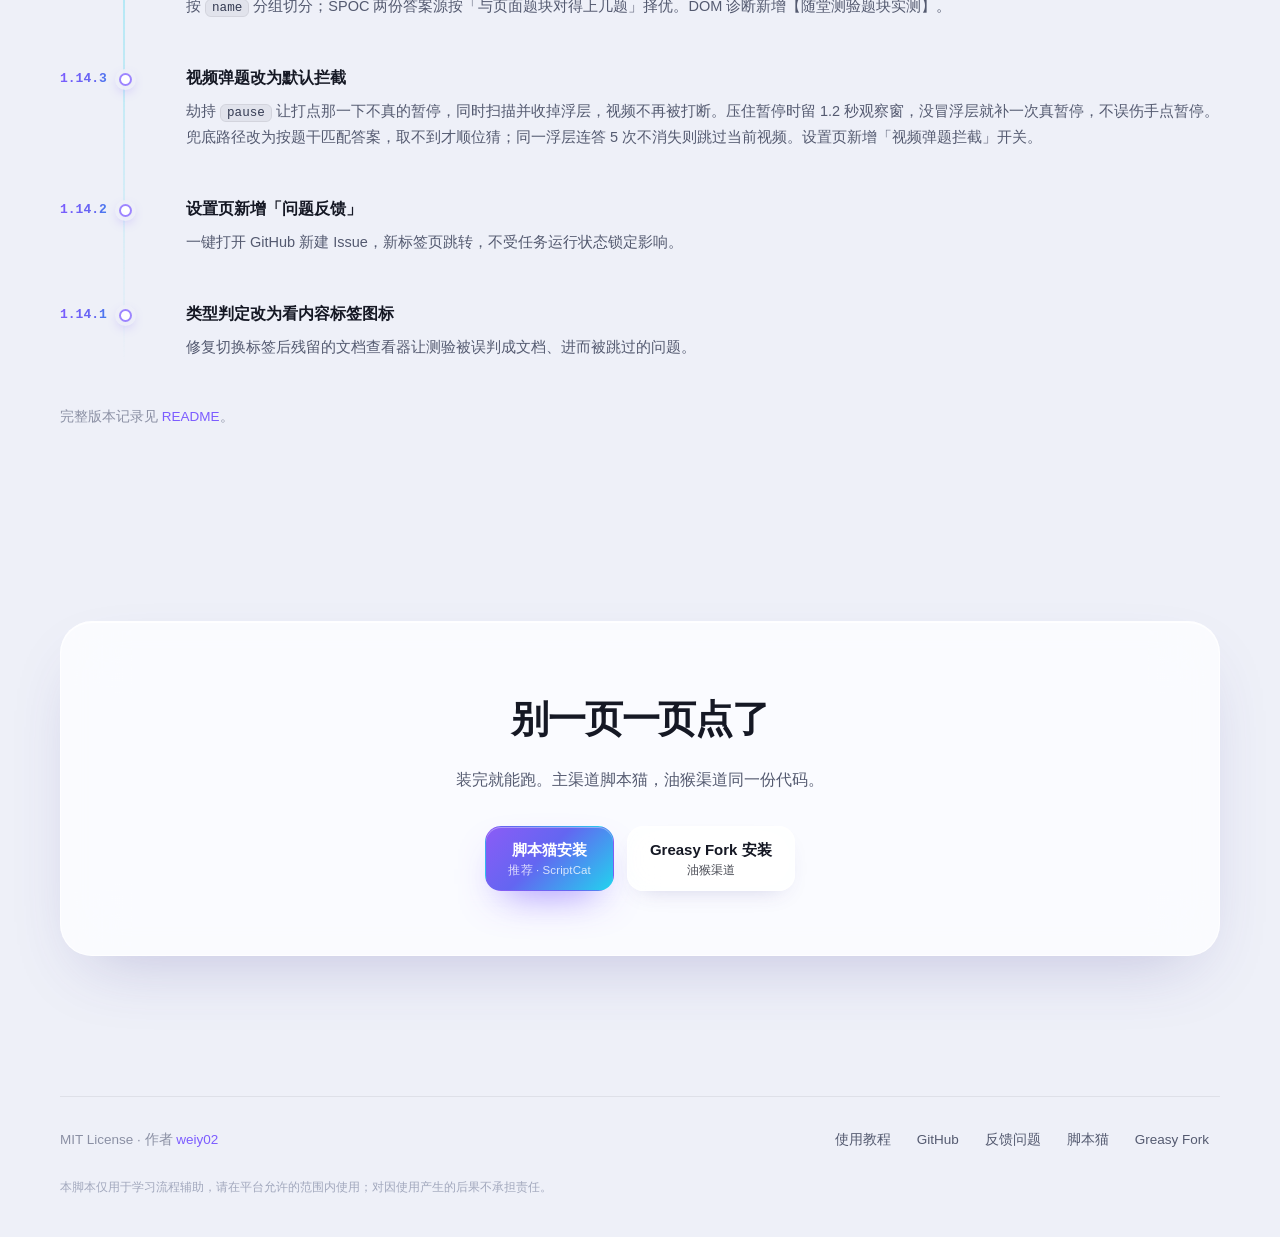
==== commit ec0d48c6: "官网与 README 改为脚本猫主渠道，油猴退为备选 - 首页 hero / 底部 CTA：脚本猫升为 btn-primary 并标注「推荐」，Greasy Fork 降为 ghost - 统计卡、页" ====
--- a/docs/index.html
+++ b/docs/index.html
@@ -4,12 +4,12 @@
 <meta charset="UTF-8">
 <meta name="viewport" content="width=device-width, initial-scale=1">
 <title>中国大学 MOOC 自动化脚本 · 互评 / 讨论 / 随堂测验 / 整章自动学习</title>
-<meta name="description" content="面向中国大学 MOOC / SPOC 的用户脚本（Tampermonkey / 脚本猫通用）：互评作业自动化、课堂讨论自动回复、随堂测验一键作答、整章自动学习，自动适配 MOOC 与 SPOC 两套前端。">
-<meta name="keywords" content="中国大学MOOC,慕课,自动化脚本,user script,油猴,Tampermonkey,脚本猫,icourse163,SPOC,互评,随堂测验">
+<meta name="description" content="面向中国大学 MOOC / SPOC 的用户脚本（脚本猫 / Tampermonkey 通用）：互评作业自动化、课堂讨论自动回复、随堂测验一键作答、整章自动学习，自动适配 MOOC 与 SPOC 两套前端。">
+<meta name="keywords" content="中国大学MOOC,慕课,自动化脚本,脚本猫,ScriptCat,user script,油猴,Tampermonkey,icourse163,SPOC,互评,随堂测验">
 <link rel="canonical" href="https://weiy02.github.io/ChinaMOOC-Auto/">
 <meta property="og:type" content="website">
 <meta property="og:title" content="中国大学 MOOC 自动化脚本">
-<meta property="og:description" content="互评、讨论、随堂测验、整章自动学习，一个脚本全包。自动适配 MOOC 与 SPOC 两套前端。">
+<meta property="og:description" content="互评、讨论、随堂测验、整章自动学习，一个脚本全包。脚本猫一键安装，也兼容油猴。自动适配 MOOC 与 SPOC 两套前端。">
 <meta property="og:url" content="https://weiy02.github.io/ChinaMOOC-Auto/">
 <meta property="og:image" content="https://weiy02.github.io/ChinaMOOC-Auto/assets/og.png">
 <meta name="twitter:card" content="summary_large_image">
@@ -50,16 +50,16 @@
         <h1>把慕课的学习流程<br><span class="hl">交给一个脚本</span></h1>
         <p class="lede">面向中国大学 MOOC / SPOC 的用户脚本，Tampermonkey 与脚本猫均可直接安装。互评、讨论、随堂测验、整章自动学习四大场景全覆盖，自动识别两套前端，互不干扰。</p>
         <div class="cta-row">
-          <a class="btn btn-primary" href="https://greasyfork.org/scripts/595205" target="_blank" rel="noopener">
+          <a class="btn btn-primary" href="https://scriptcat.org/script-show-page/8833" target="_blank" rel="noopener">
+            <span>从脚本猫安装</span>
+            <small>ScriptCat · 推荐</small>
+          </a>
+          <a class="btn btn-ghost" href="https://greasyfork.org/scripts/595205" target="_blank" rel="noopener">
             <span>从 Greasy Fork 安装</span>
             <small id="gf-count">Tampermonkey / Violentmonkey</small>
           </a>
-          <a class="btn btn-ghost" href="https://scriptcat.org/script-show-page/8833" target="_blank" rel="noopener">
-            <span>从脚本猫安装</span>
-            <small>ScriptCat</small>
-          </a>
-        </div>
-        <p class="tiny">两个渠道发布同一份 <code>main.js</code>，功能完全一致，装一个就行。</p>
+        </div>
+        <p class="tiny">主渠道是<b>脚本猫</b>：国内商店直连、中文界面、更新提醒更直接。习惯油猴的走 Greasy Fork，两个渠道发布同一份 <code>main.js</code>，功能完全一致，装一个就行。</p>
         <p class="tiny tiny-link">第一次用？看 <a href="./tutorial.html">图文教程（含流程截图与视频）→</a></p>
       </div>
 
@@ -113,6 +113,10 @@
 
   <section class="stats">
     <div class="wrap stats-inner">
+      <a class="stat" href="https://scriptcat.org/script-show-page/8833" target="_blank" rel="noopener" title="脚本猫总安装量">
+        <span class="stat-name">脚本猫安装</span>
+        <span class="stat-value" data-stat="sc-total">70</span>
+      </a>
       <a class="stat" href="https://greasyfork.org/scripts/595205" target="_blank" rel="noopener" title="Greasy Fork 总安装量">
         <span class="stat-name">GreasyFork 总安装</span>
         <span class="stat-value" data-stat="gf-total">12</span>
@@ -120,10 +124,6 @@
       <a class="stat" href="https://greasyfork.org/scripts/595205" target="_blank" rel="noopener" title="Greasy Fork 每日活跃安装">
         <span class="stat-name">每日活跃</span>
         <span class="stat-value" data-stat="gf-daily">0/day</span>
-      </a>
-      <a class="stat" href="https://scriptcat.org/script-show-page/8833" target="_blank" rel="noopener" title="脚本猫总安装量">
-        <span class="stat-name">脚本猫安装</span>
-        <span class="stat-value" data-stat="sc-total">70</span>
       </a>
       <a class="stat" href="https://github.com/weiy02/ChinaMOOC-Auto" target="_blank" rel="noopener" title="GitHub Stars">
         <span class="stat-name">Stars</span>
@@ -197,12 +197,12 @@
         <div class="step">
           <span class="step-no">01</span>
           <h3>装个脚本管理器</h3>
-          <p><a href="https://www.tampermonkey.net/" target="_blank" rel="noopener">Tampermonkey</a>（推荐）或 <a href="https://scriptcat.org/" target="_blank" rel="noopener">脚本猫</a>，Chrome / Edge / Firefox 均可。</p>
+          <p>推荐 <a href="https://scriptcat.org/" target="_blank" rel="noopener">脚本猫</a>——国内访问稳定、中文界面、装完即用；习惯油猴的也可以装 <a href="https://www.tampermonkey.net/" target="_blank" rel="noopener">Tampermonkey</a>。Chrome / Edge / Firefox 均可。</p>
         </div>
         <div class="step">
           <span class="step-no">02</span>
           <h3>点一下安装</h3>
-          <p><a href="https://greasyfork.org/scripts/595205" target="_blank" rel="noopener">Greasy Fork</a> 或 <a href="https://scriptcat.org/script-show-page/8833" target="_blank" rel="noopener">脚本猫</a>，确认安装即可；也可以手动复制 <a href="https://raw.githubusercontent.com/weiy02/ChinaMOOC-Auto/main/main.js" target="_blank" rel="noopener">main.js</a> 粘贴新建。</p>
+          <p>打开 <a href="https://scriptcat.org/script-show-page/8833" target="_blank" rel="noopener">脚本猫脚本页</a>点「安装此脚本」；油猴用户走 <a href="https://greasyfork.org/scripts/595205" target="_blank" rel="noopener">Greasy Fork</a>。也可以手动复制 <a href="https://raw.githubusercontent.com/weiy02/ChinaMOOC-Auto/main/main.js" target="_blank" rel="noopener">main.js</a> 粘贴新建。</p>
         </div>
         <div class="step">
           <span class="step-no">03</span>
@@ -325,10 +325,10 @@
   <section class="final-cta">
     <div class="wrap">
       <h2>别一页一页点了</h2>
-      <p>装完就能跑，两个渠道都一样。</p>
+      <p>装完就能跑。主渠道脚本猫，油猴渠道同一份代码。</p>
       <div class="cta-row center">
-        <a class="btn btn-primary" href="https://greasyfork.org/scripts/595205" target="_blank" rel="noopener"><span>Greasy Fork 安装</span><small>推荐</small></a>
-        <a class="btn btn-ghost" href="https://scriptcat.org/script-show-page/8833" target="_blank" rel="noopener"><span>脚本猫安装</span><small>ScriptCat</small></a>
+        <a class="btn btn-primary" href="https://scriptcat.org/script-show-page/8833" target="_blank" rel="noopener"><span>脚本猫安装</span><small>推荐 · ScriptCat</small></a>
+        <a class="btn btn-ghost" href="https://greasyfork.org/scripts/595205" target="_blank" rel="noopener"><span>Greasy Fork 安装</span><small>油猴渠道</small></a>
       </div>
     </div>
   </section>
@@ -342,8 +342,8 @@
       <a href="./tutorial.html">使用教程</a>
       <a href="https://github.com/weiy02/ChinaMOOC-Auto" target="_blank" rel="noopener">GitHub</a>
       <a href="https://github.com/weiy02/ChinaMOOC-Auto/issues/new" target="_blank" rel="noopener">反馈问题</a>
+      <a href="https://scriptcat.org/script-show-page/8833" target="_blank" rel="noopener">脚本猫</a>
       <a href="https://greasyfork.org/scripts/595205" target="_blank" rel="noopener">Greasy Fork</a>
-      <a href="https://scriptcat.org/script-show-page/8833" target="_blank" rel="noopener">脚本猫</a>
     </nav>
   </div>
   <p class="disclaimer">本脚本仅用于学习流程辅助，请在平台允许的范围内使用；对因使用产生的后果不承担责任。</p>
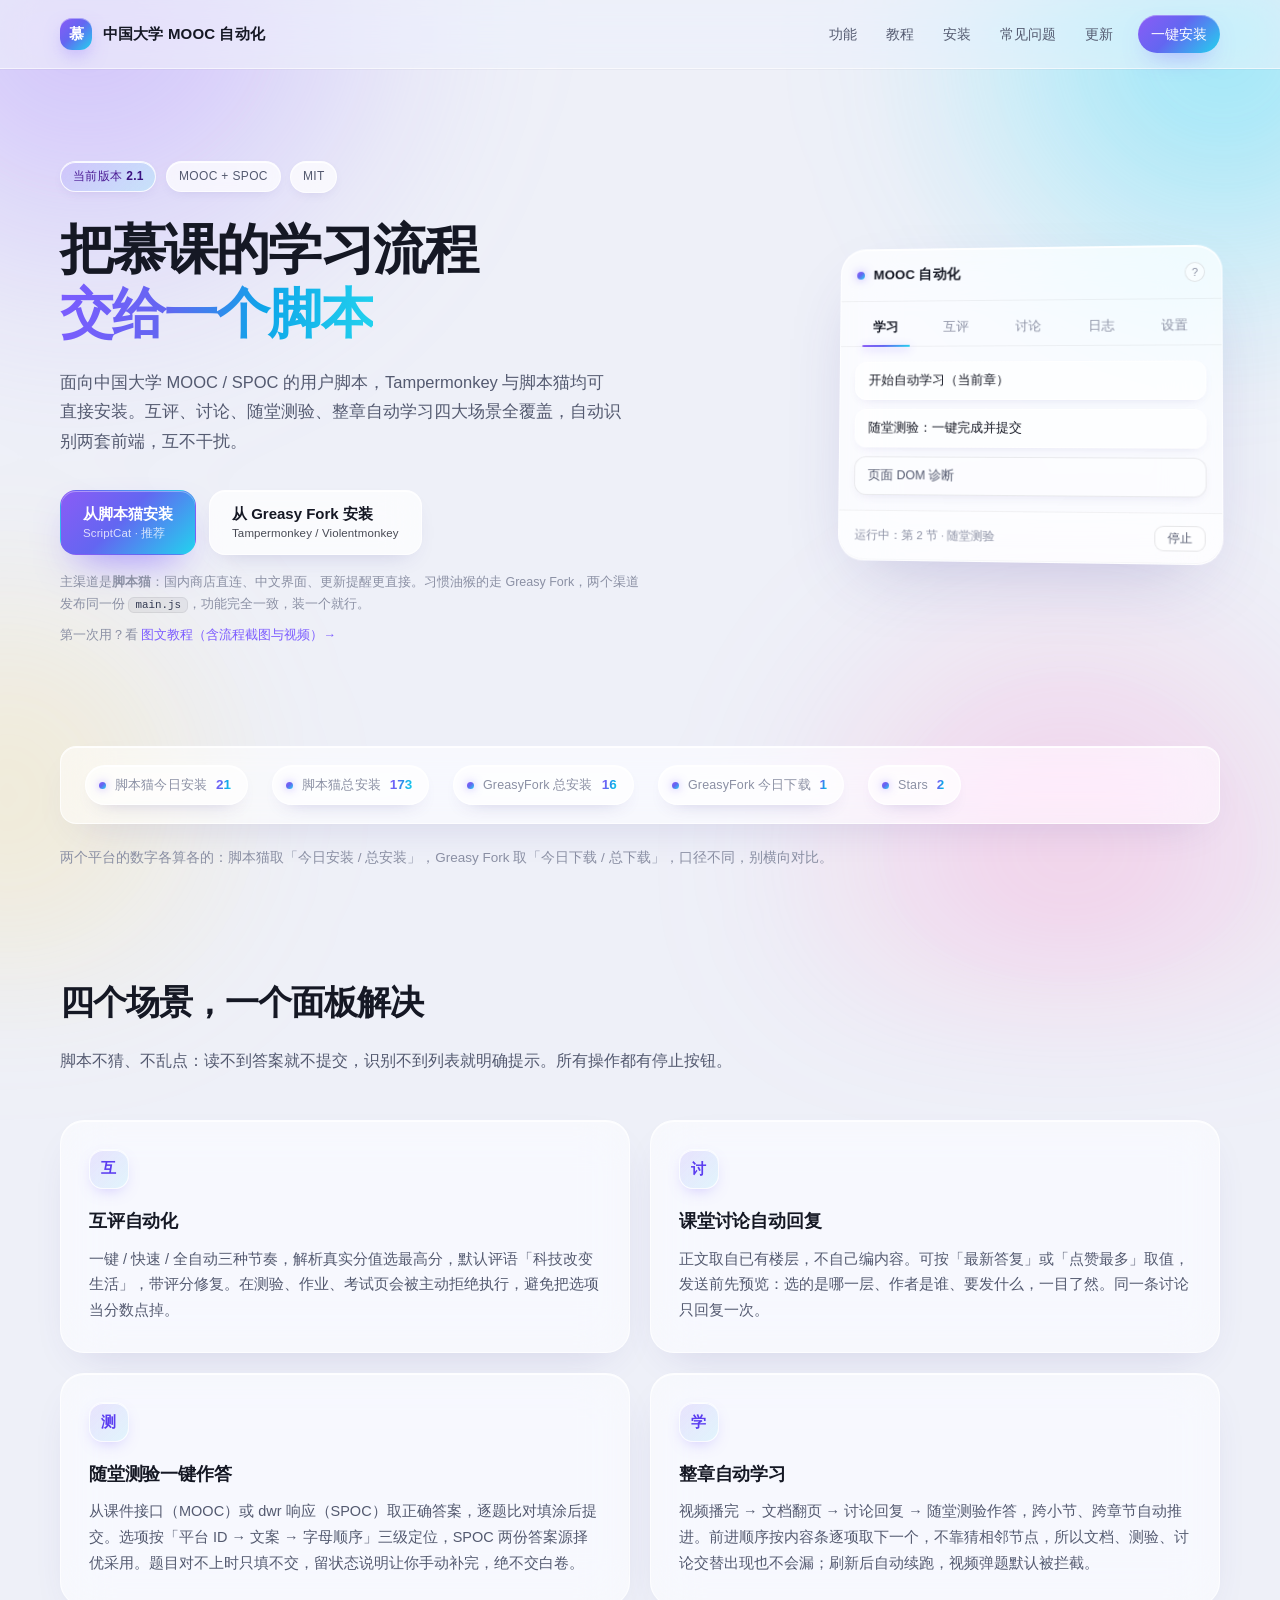
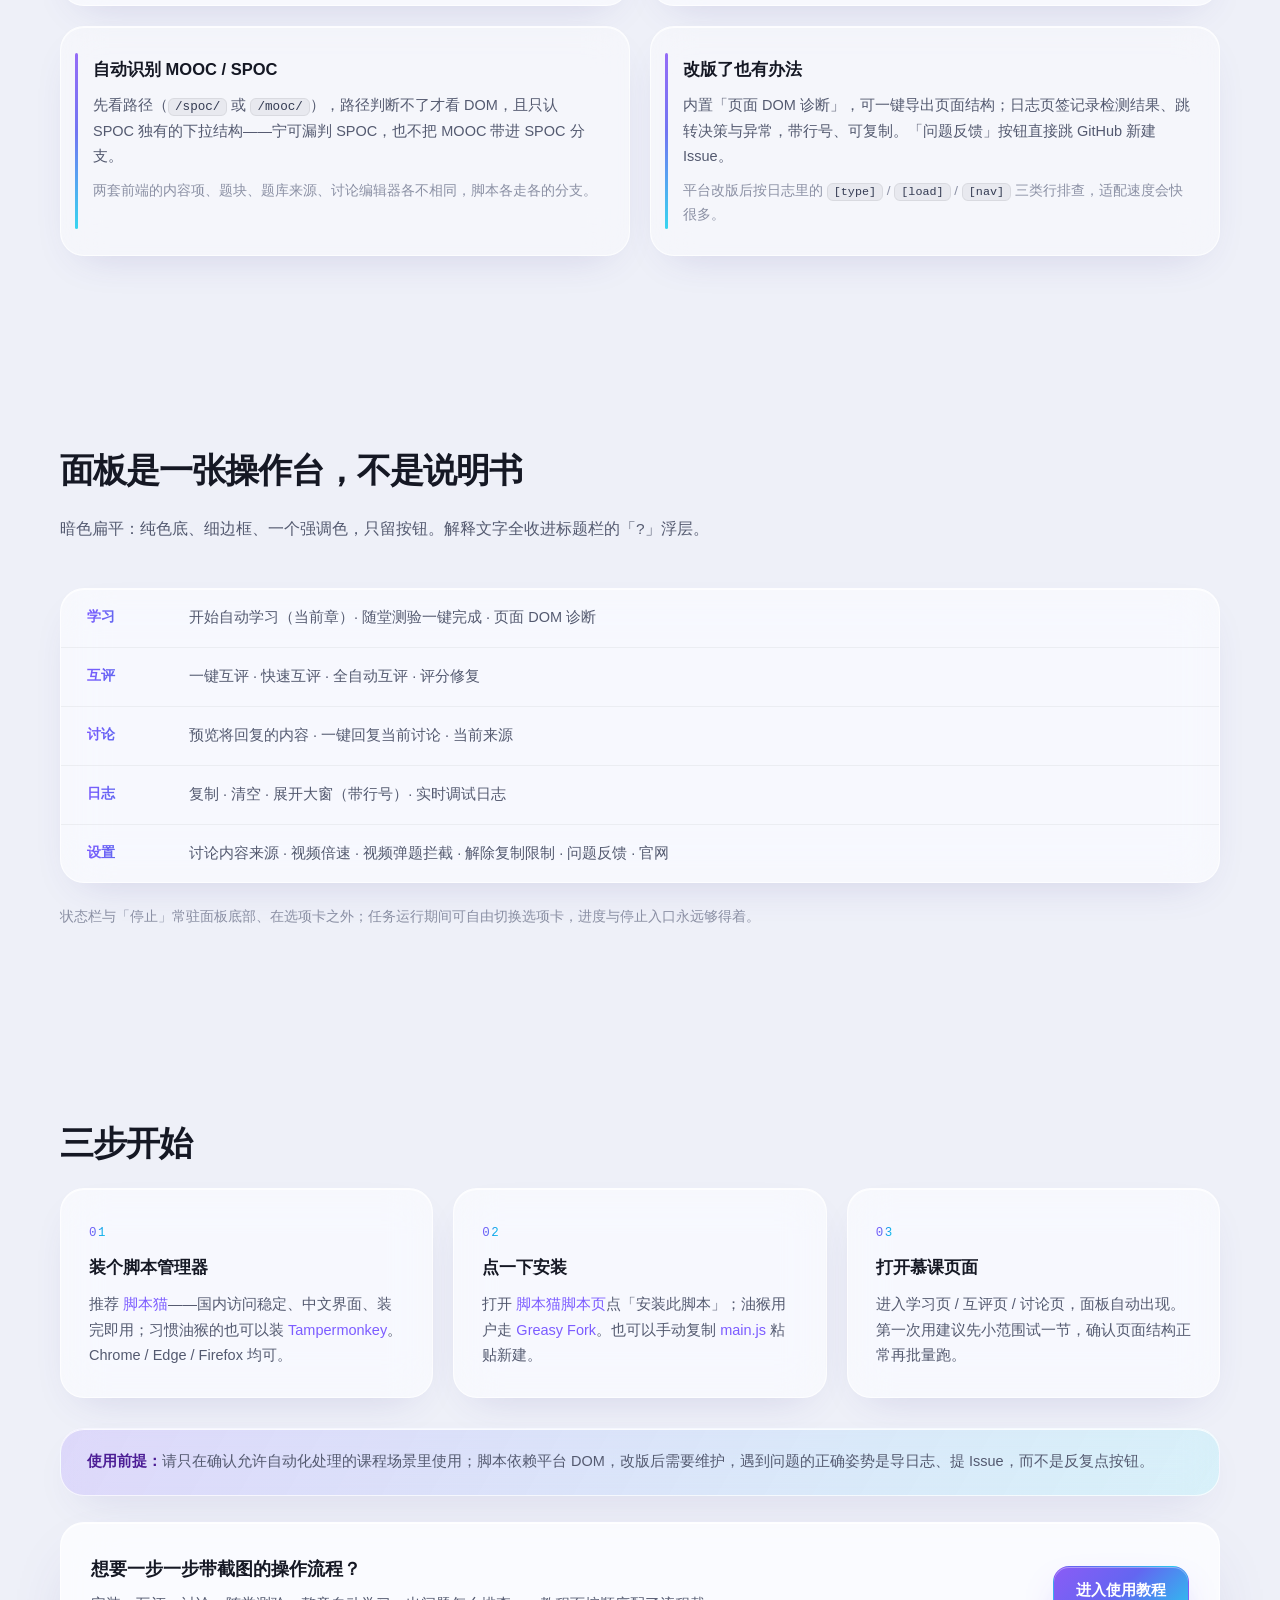
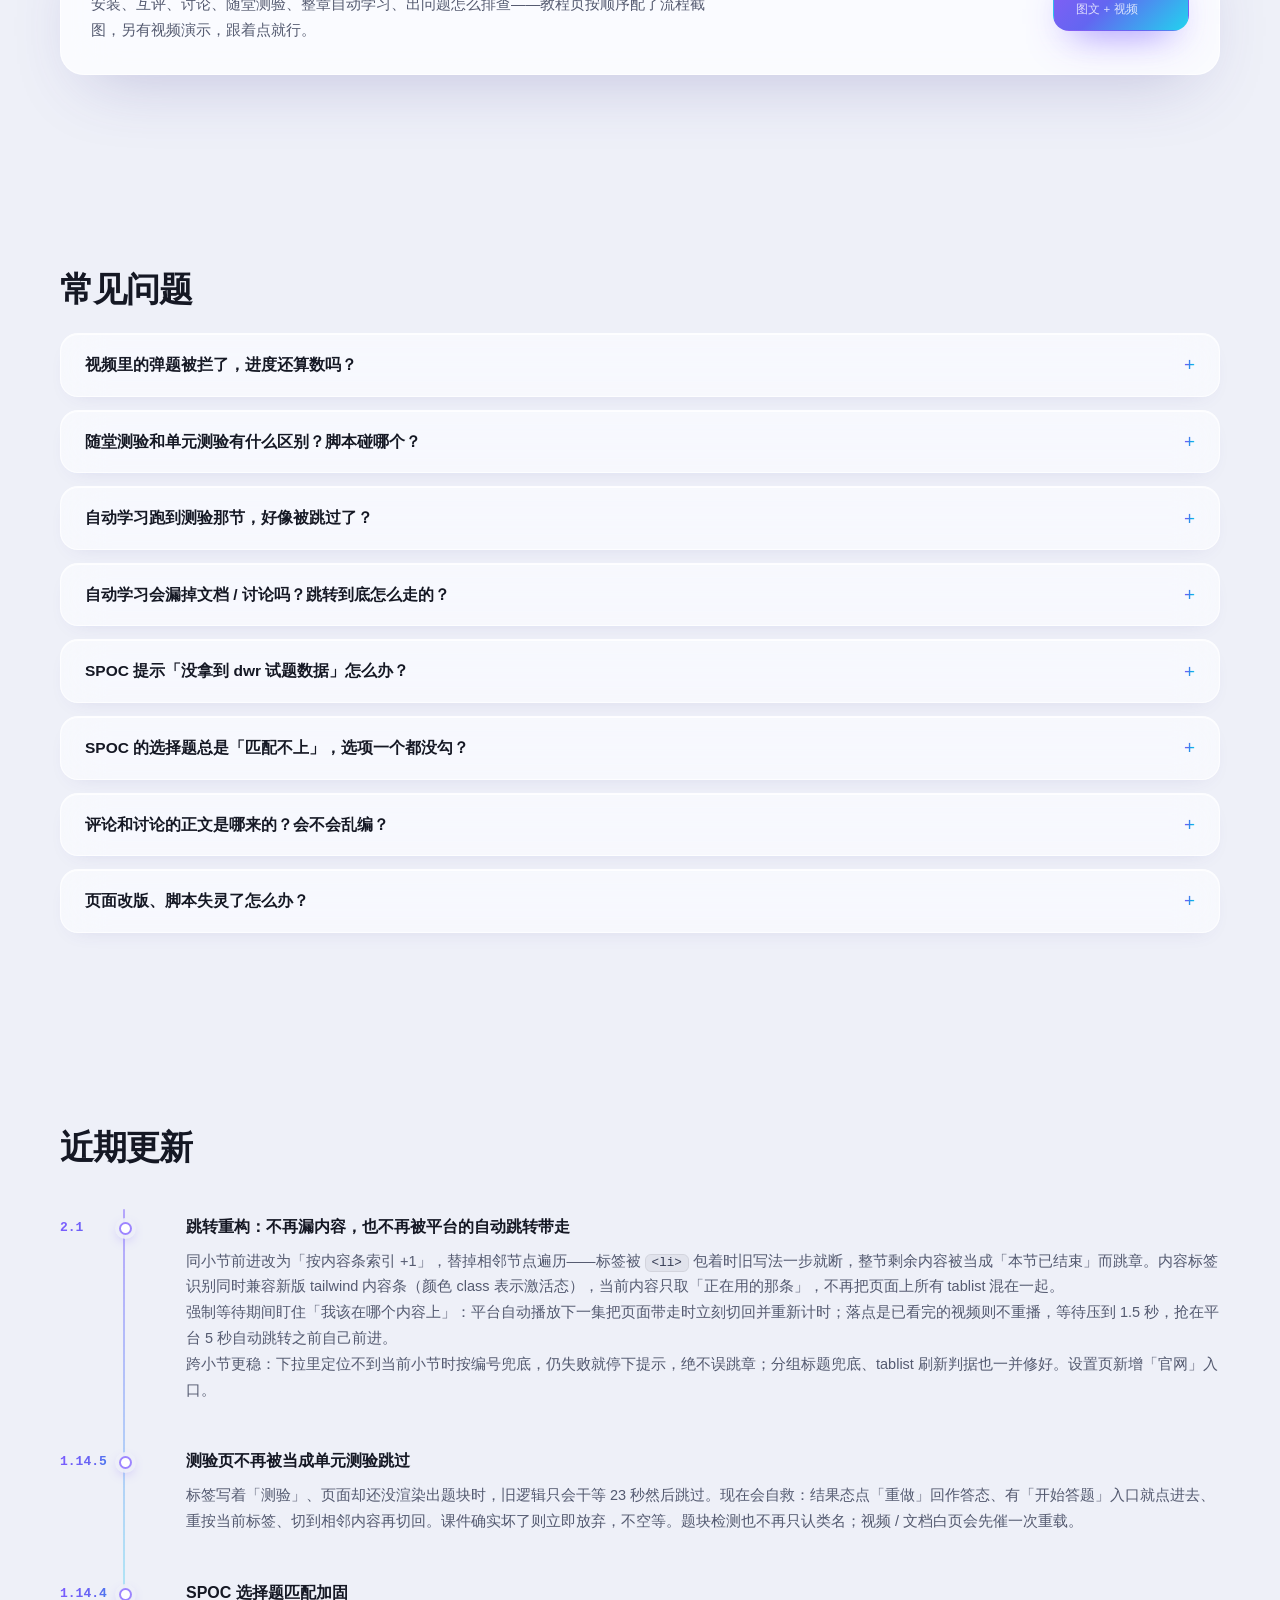
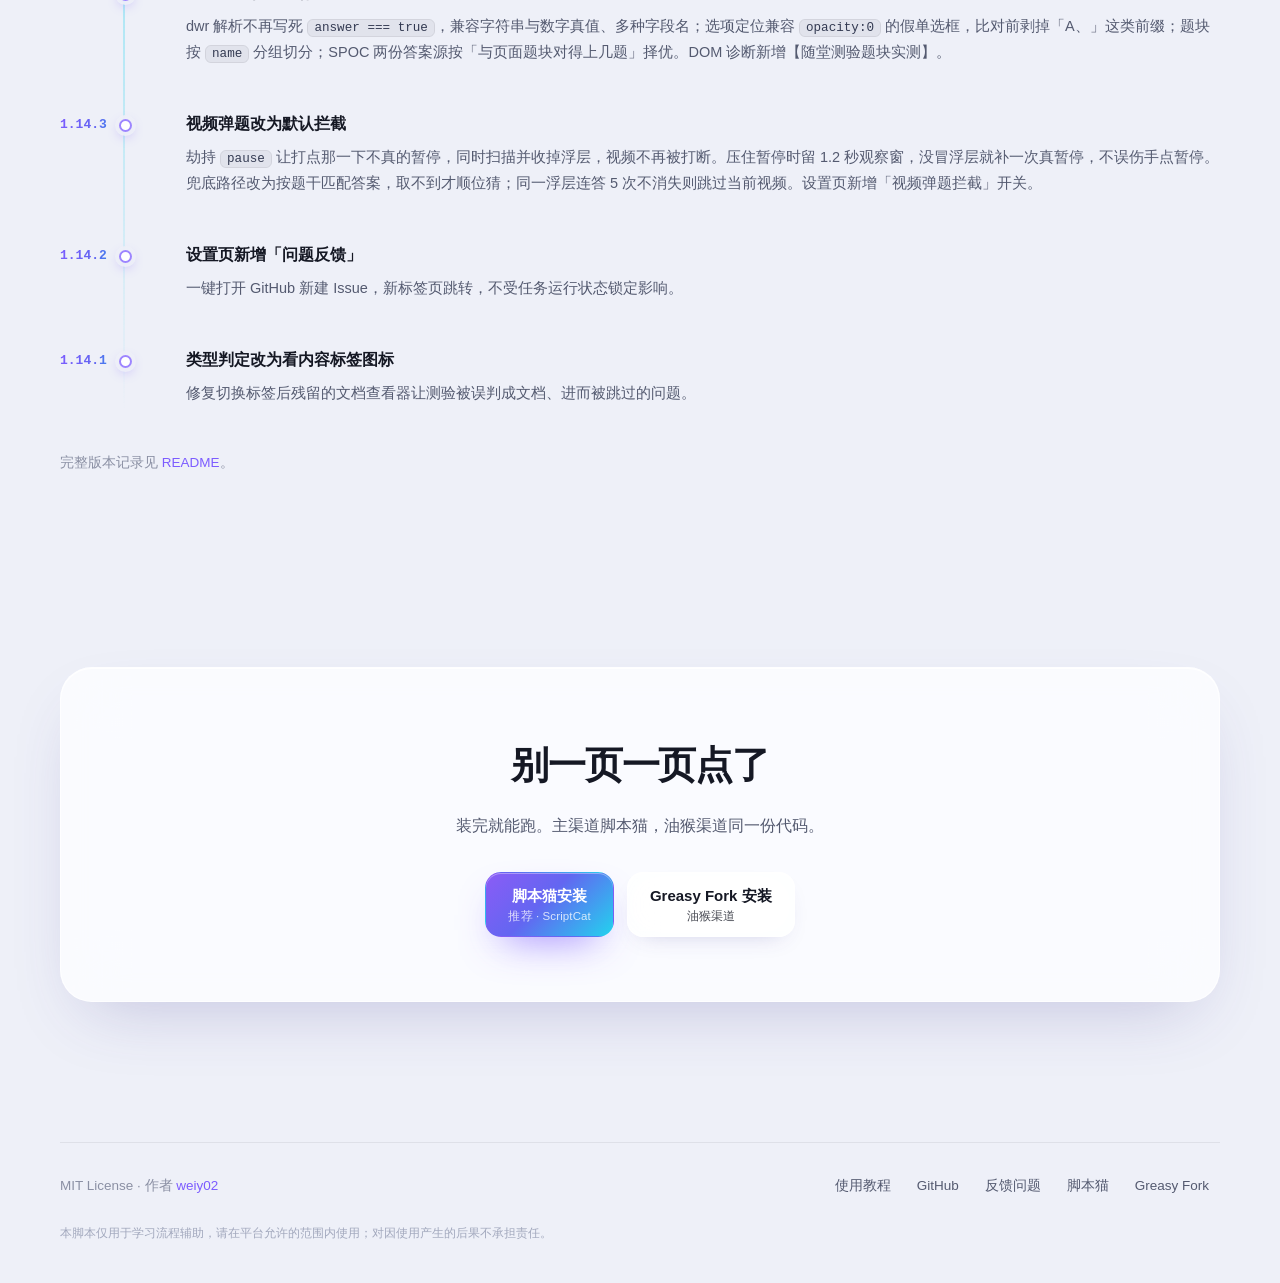
==== commit 428a6489: "官网统计卡：分开显示两个渠道的安装/下载数据 - 原来那条「每日活跃」用的是 Greasy Fork 的每日下载（gf-daily），紧挨着「脚本猫安装」，   看起来像脚本猫的每日量，实际是另一个渠" ====
--- a/docs/index.html
+++ b/docs/index.html
@@ -113,22 +113,29 @@
 
   <section class="stats">
     <div class="wrap stats-inner">
-      <a class="stat" href="https://scriptcat.org/script-show-page/8833" target="_blank" rel="noopener" title="脚本猫总安装量">
-        <span class="stat-name">脚本猫安装</span>
-        <span class="stat-value" data-stat="sc-total">70</span>
+      <a class="stat" href="https://scriptcat.org/script-show-page/8833" target="_blank" rel="noopener" title="脚本猫今日安装数（today_install）">
+        <span class="stat-name">脚本猫今日安装</span>
+        <span class="stat-value" data-stat="sc-daily">21</span>
+      </a>
+      <a class="stat" href="https://scriptcat.org/script-show-page/8833" target="_blank" rel="noopener" title="脚本猫总安装量（total_install）">
+        <span class="stat-name">脚本猫总安装</span>
+        <span class="stat-value" data-stat="sc-total">173</span>
       </a>
       <a class="stat" href="https://greasyfork.org/scripts/595205" target="_blank" rel="noopener" title="Greasy Fork 总安装量">
         <span class="stat-name">GreasyFork 总安装</span>
-        <span class="stat-value" data-stat="gf-total">12</span>
-      </a>
-      <a class="stat" href="https://greasyfork.org/scripts/595205" target="_blank" rel="noopener" title="Greasy Fork 每日活跃安装">
-        <span class="stat-name">每日活跃</span>
-        <span class="stat-value" data-stat="gf-daily">0/day</span>
+        <span class="stat-value" data-stat="gf-total">16</span>
+      </a>
+      <a class="stat" href="https://greasyfork.org/scripts/595205" target="_blank" rel="noopener" title="Greasy Fork 今日下载数（daily downloads）">
+        <span class="stat-name">GreasyFork 今日下载</span>
+        <span class="stat-value" data-stat="gf-daily">1</span>
       </a>
       <a class="stat" href="https://github.com/weiy02/ChinaMOOC-Auto" target="_blank" rel="noopener" title="GitHub Stars">
         <span class="stat-name">Stars</span>
         <span class="stat-value" data-stat="gh-stars">2</span>
       </a>
+    </div>
+    <div class="wrap">
+      <p class="note-line">两个平台的数字各算各的：脚本猫取「今日安装 / 总安装」，Greasy Fork 取「今日下载 / 总下载」，口径不同，别横向对比。</p>
     </div>
   </section>
 
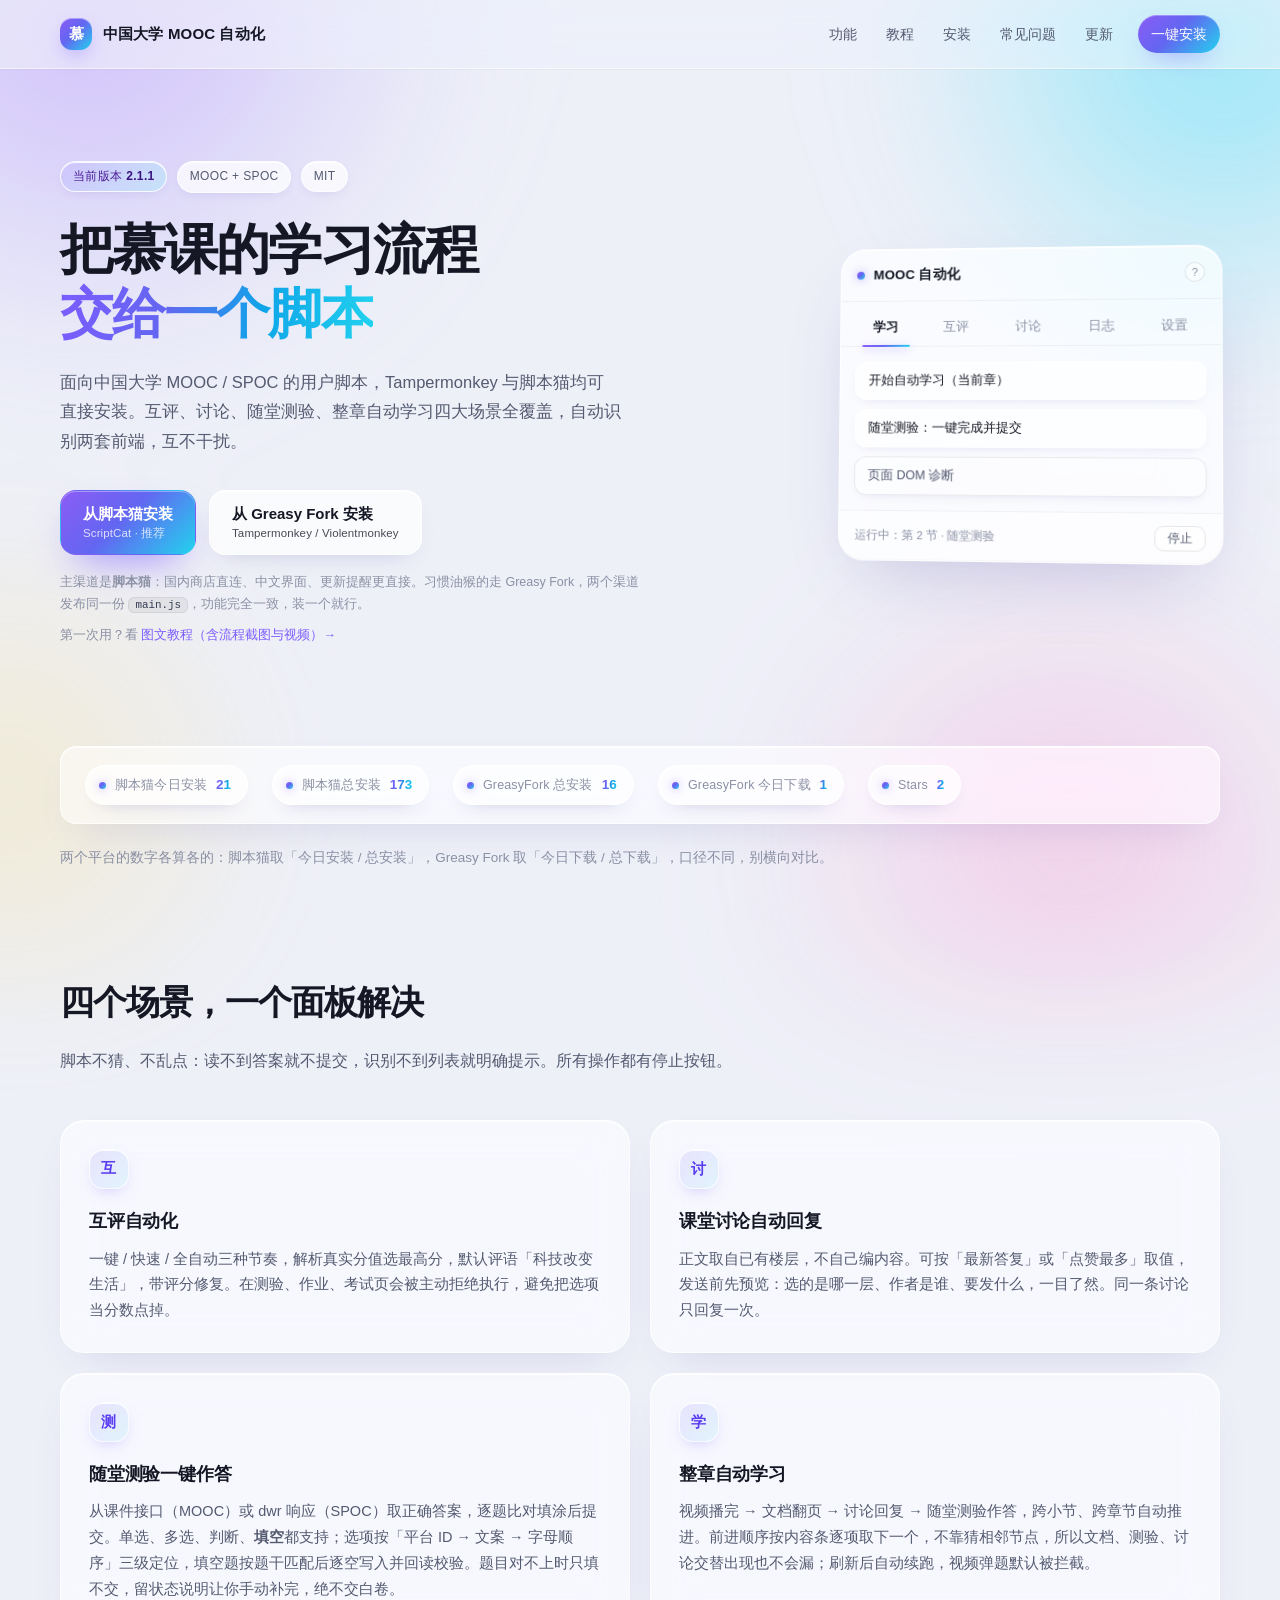
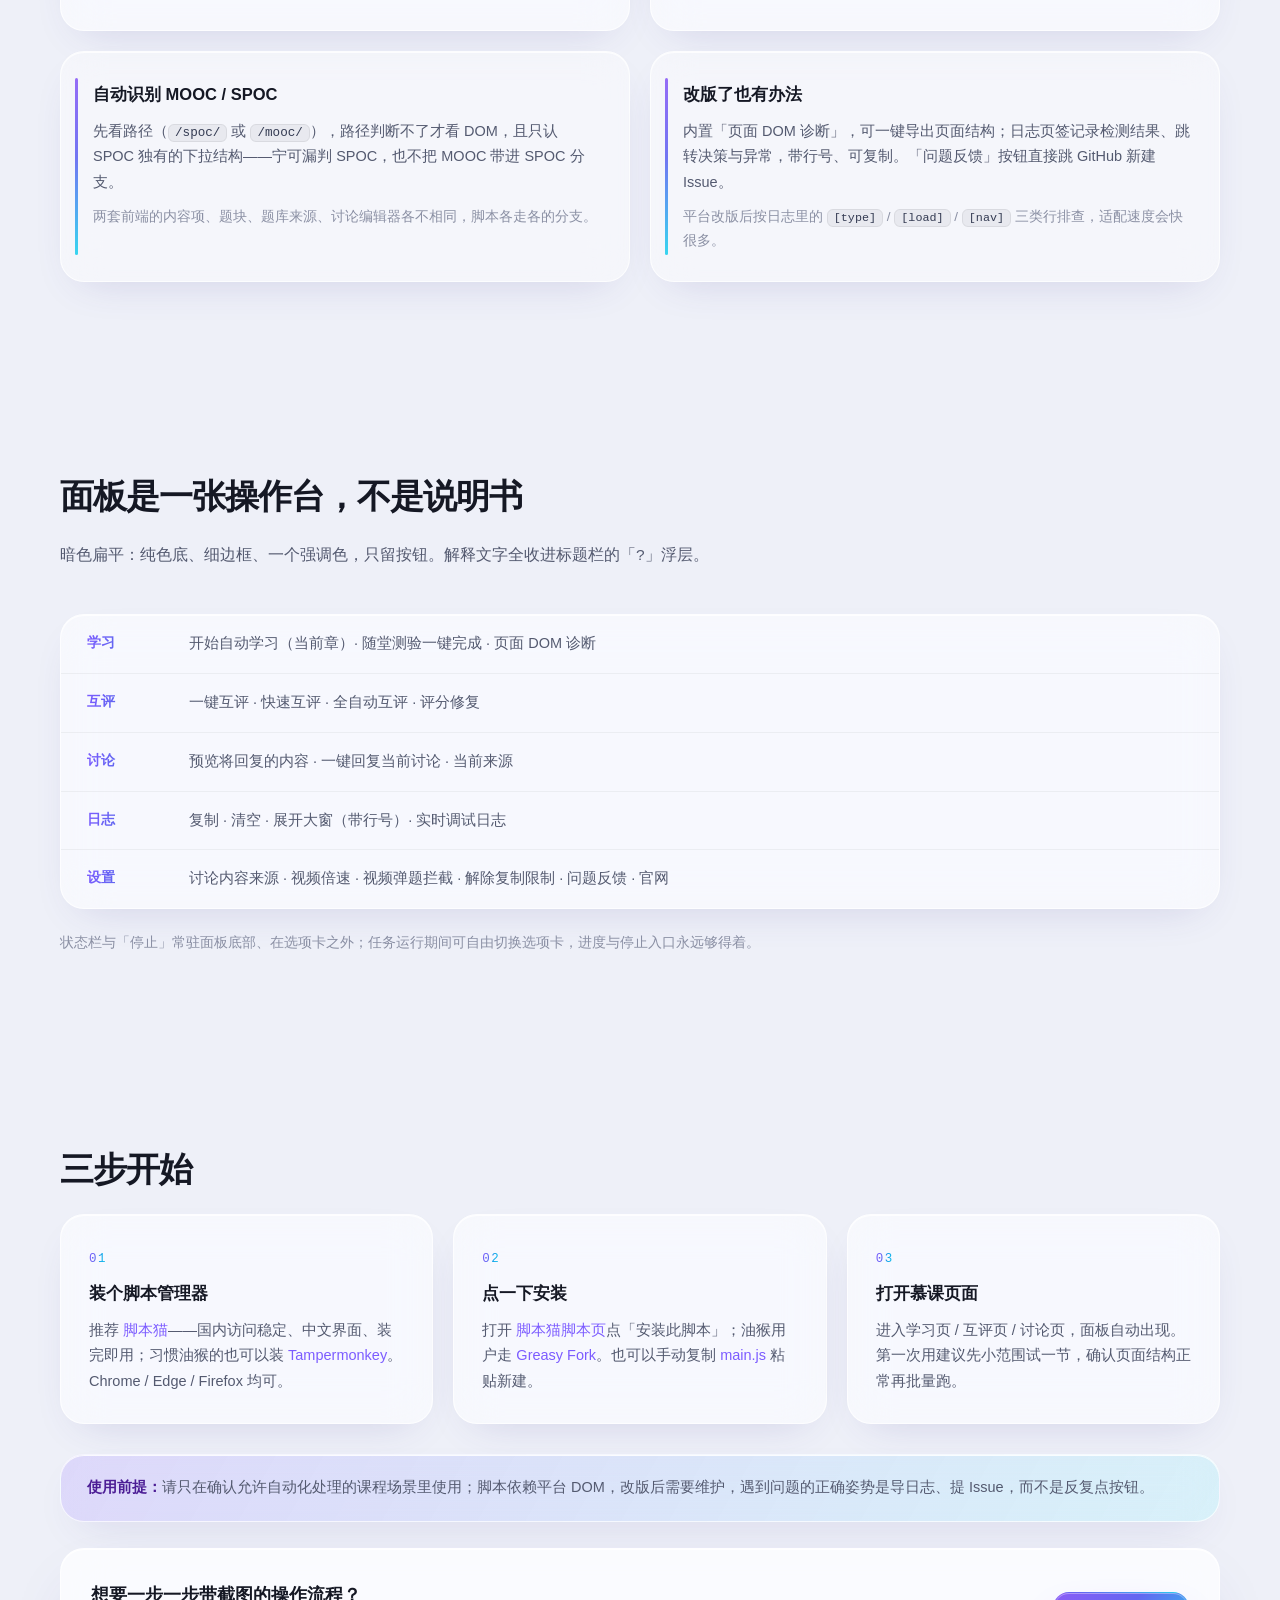
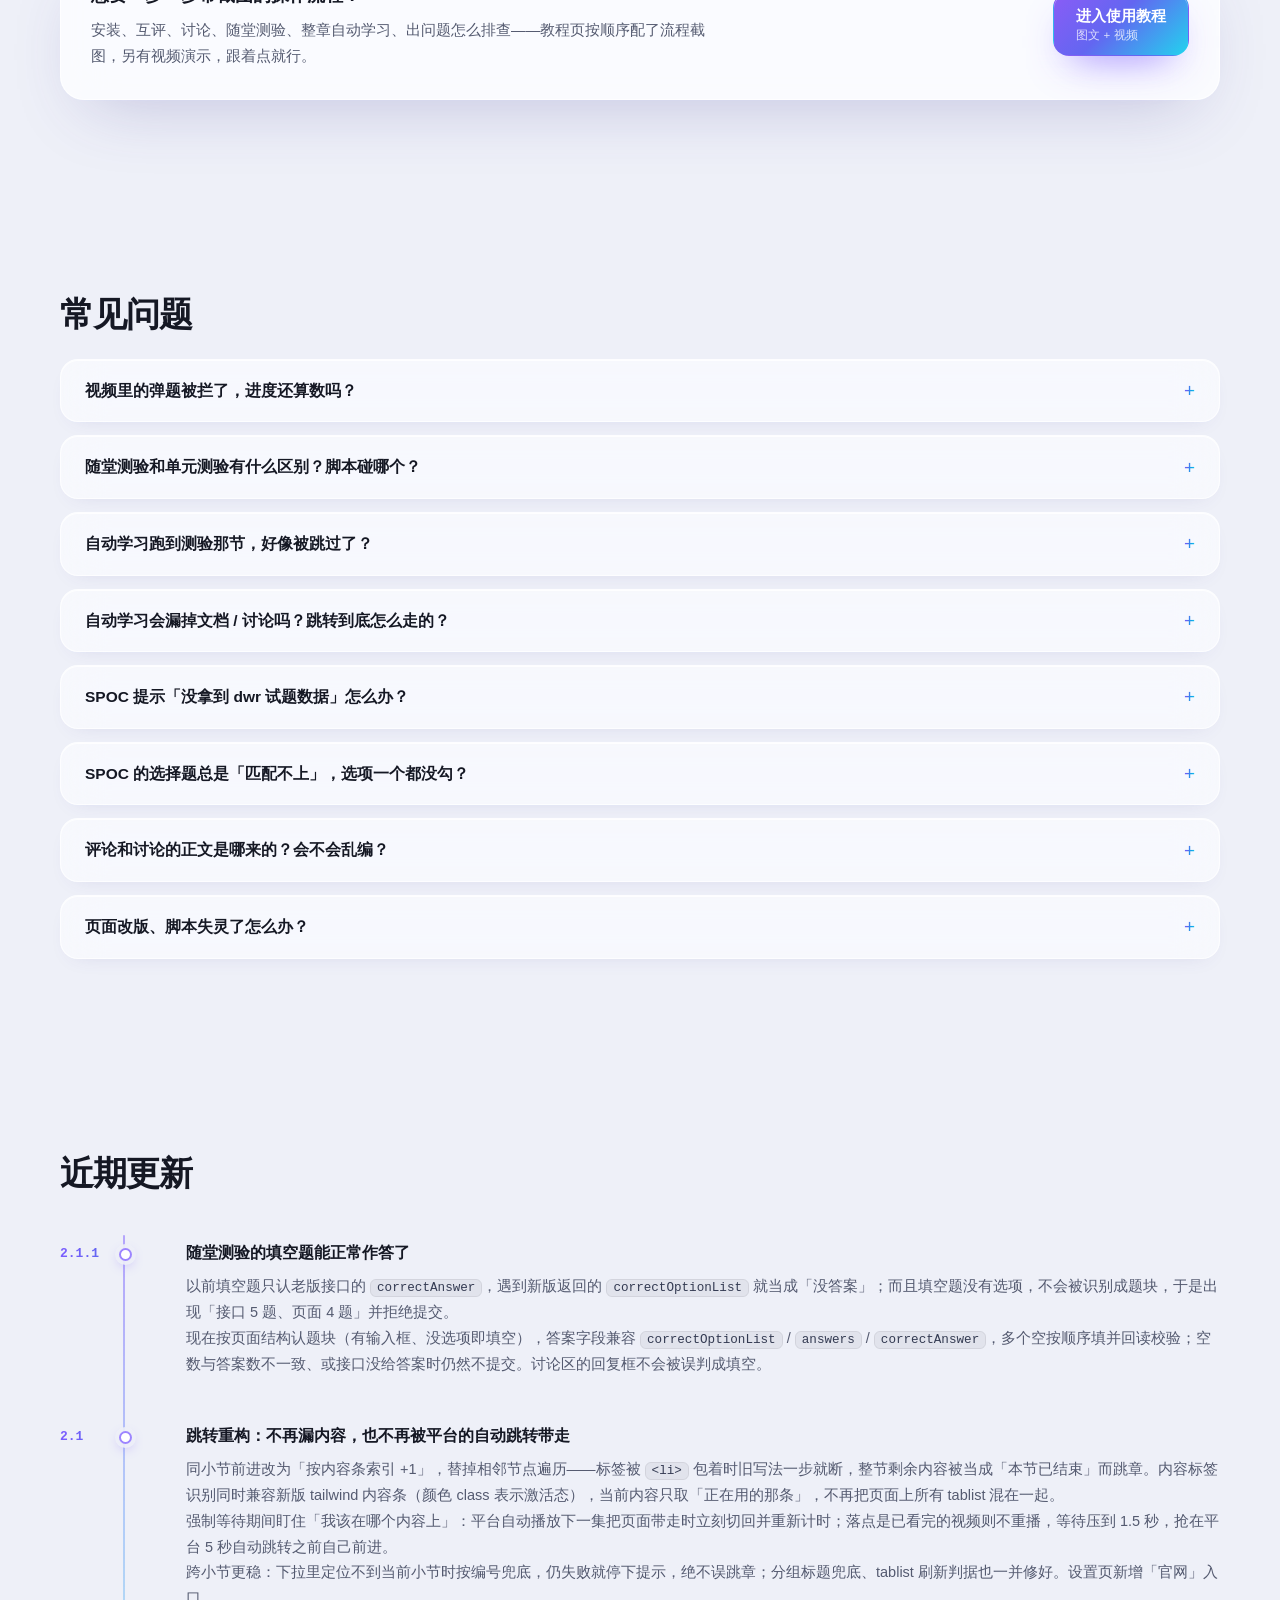
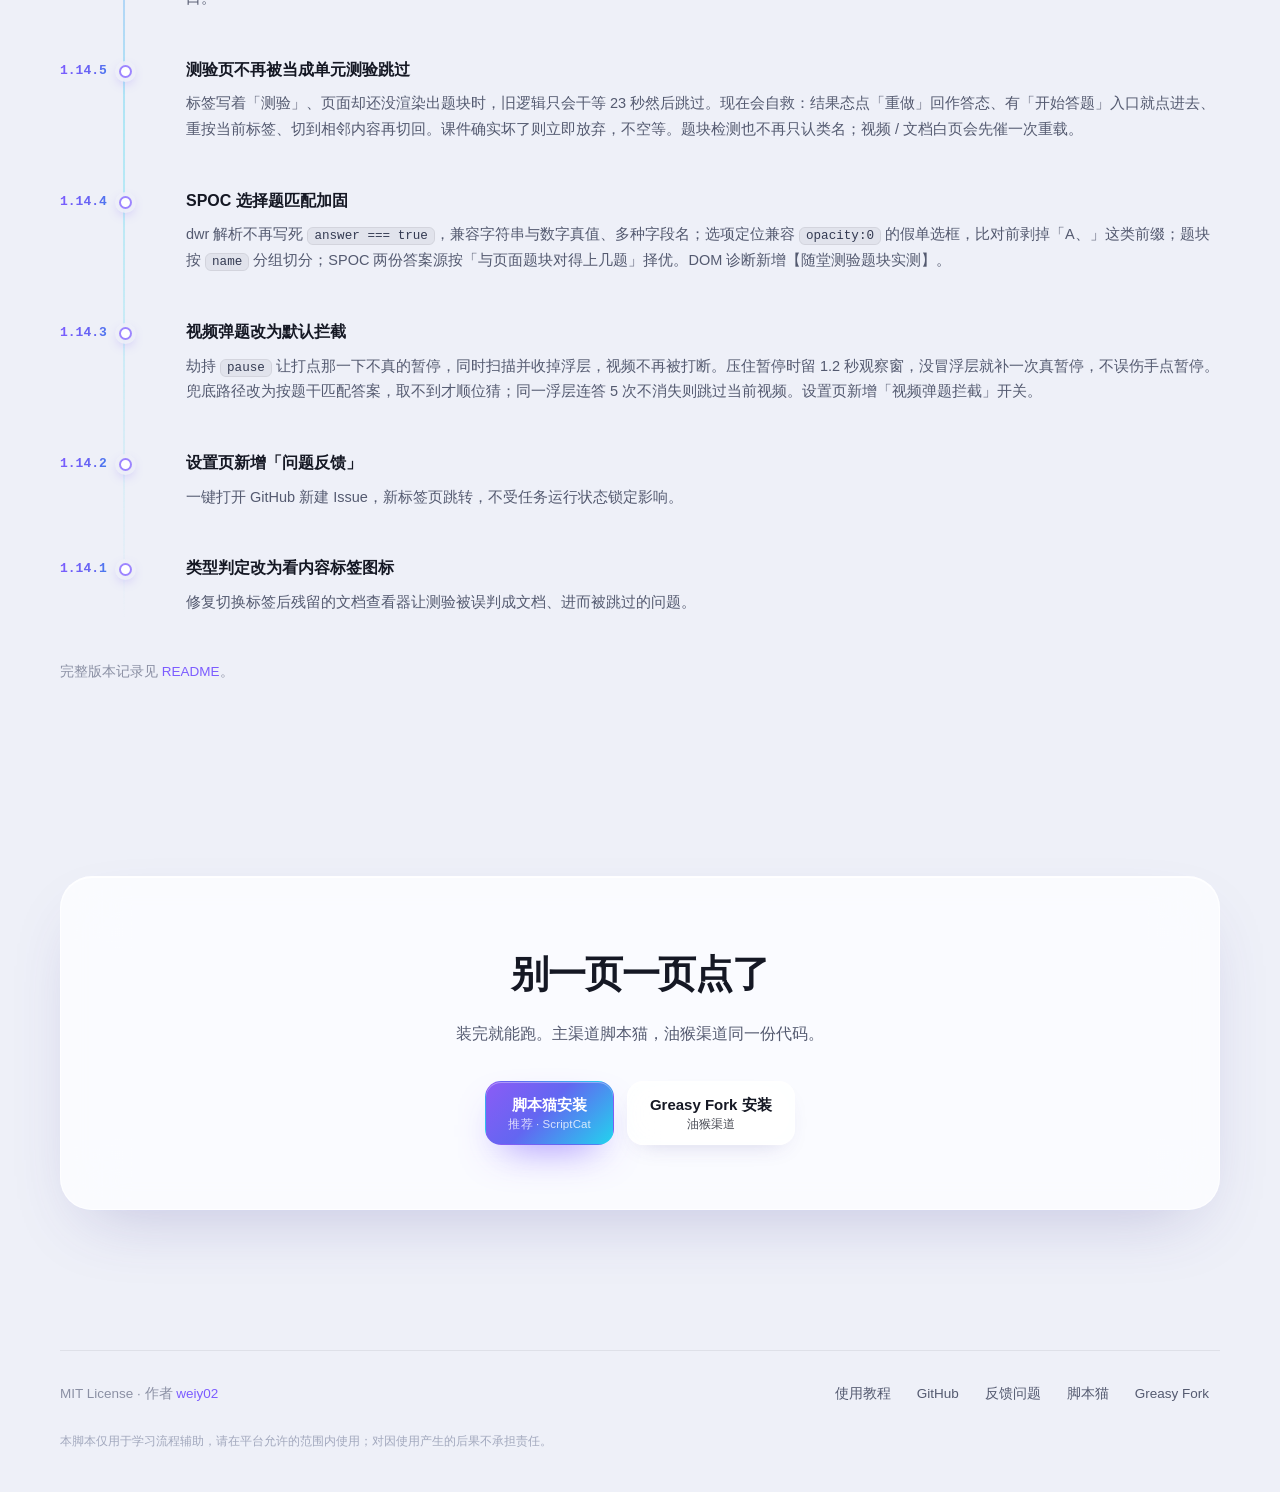
==== commit 8099cc22: "11月13日：2.1.1 修复随堂测验填空题（作答 + 题块识别） - 答案解析：不再只认 correctAnswer，兼容新版 correctOptionList 与 answers/answerL" ====
--- a/docs/index.html
+++ b/docs/index.html
@@ -43,7 +43,7 @@
     <div class="wrap hero-inner">
       <div class="hero-copy">
         <div class="pill-row">
-          <span class="pill pill-live">当前版本 <b data-version>2.1</b></span>
+          <span class="pill pill-live">当前版本 <b data-version>2.1.1</b></span>
           <span class="pill">MOOC + SPOC</span>
           <span class="pill">MIT</span>
         </div>
@@ -158,7 +158,7 @@
         <article class="card">
           <div class="card-icon">测</div>
           <h3>随堂测验一键作答</h3>
-          <p>从课件接口（MOOC）或 dwr 响应（SPOC）取正确答案，逐题比对填涂后提交。选项按「平台 ID → 文案 → 字母顺序」三级定位，SPOC 两份答案源择优采用。题目对不上时只填不交，留状态说明让你手动补完，绝不交白卷。</p>
+          <p>从课件接口（MOOC）或 dwr 响应（SPOC）取正确答案，逐题比对填涂后提交。单选、多选、判断、<b>填空</b>都支持；选项按「平台 ID → 文案 → 字母顺序」三级定位，填空题按题干匹配后逐空写入并回读校验。题目对不上时只填不交，留状态说明让你手动补完，绝不交白卷。</p>
         </article>
         <article class="card">
           <div class="card-icon">学</div>
@@ -280,6 +280,14 @@
     <div class="wrap">
       <h2 class="sec-title">近期更新</h2>
       <ul class="timeline">
+        <li>
+          <span class="ver">2.1.1</span>
+          <div>
+            <h3>随堂测验的填空题能正常作答了</h3>
+            <p>以前填空题只认老版接口的 <code>correctAnswer</code>，遇到新版返回的 <code>correctOptionList</code> 就当成「没答案」；而且填空题没有选项，不会被识别成题块，于是出现「接口 5 题、页面 4 题」并拒绝提交。</p>
+            <p>现在按页面结构认题块（有输入框、没选项即填空），答案字段兼容 <code>correctOptionList</code> / <code>answers</code> / <code>correctAnswer</code>，多个空按顺序填并回读校验；空数与答案数不一致、或接口没给答案时仍然不提交。讨论区的回复框不会被误判成填空。</p>
+          </div>
+        </li>
         <li>
           <span class="ver">2.1</span>
           <div>
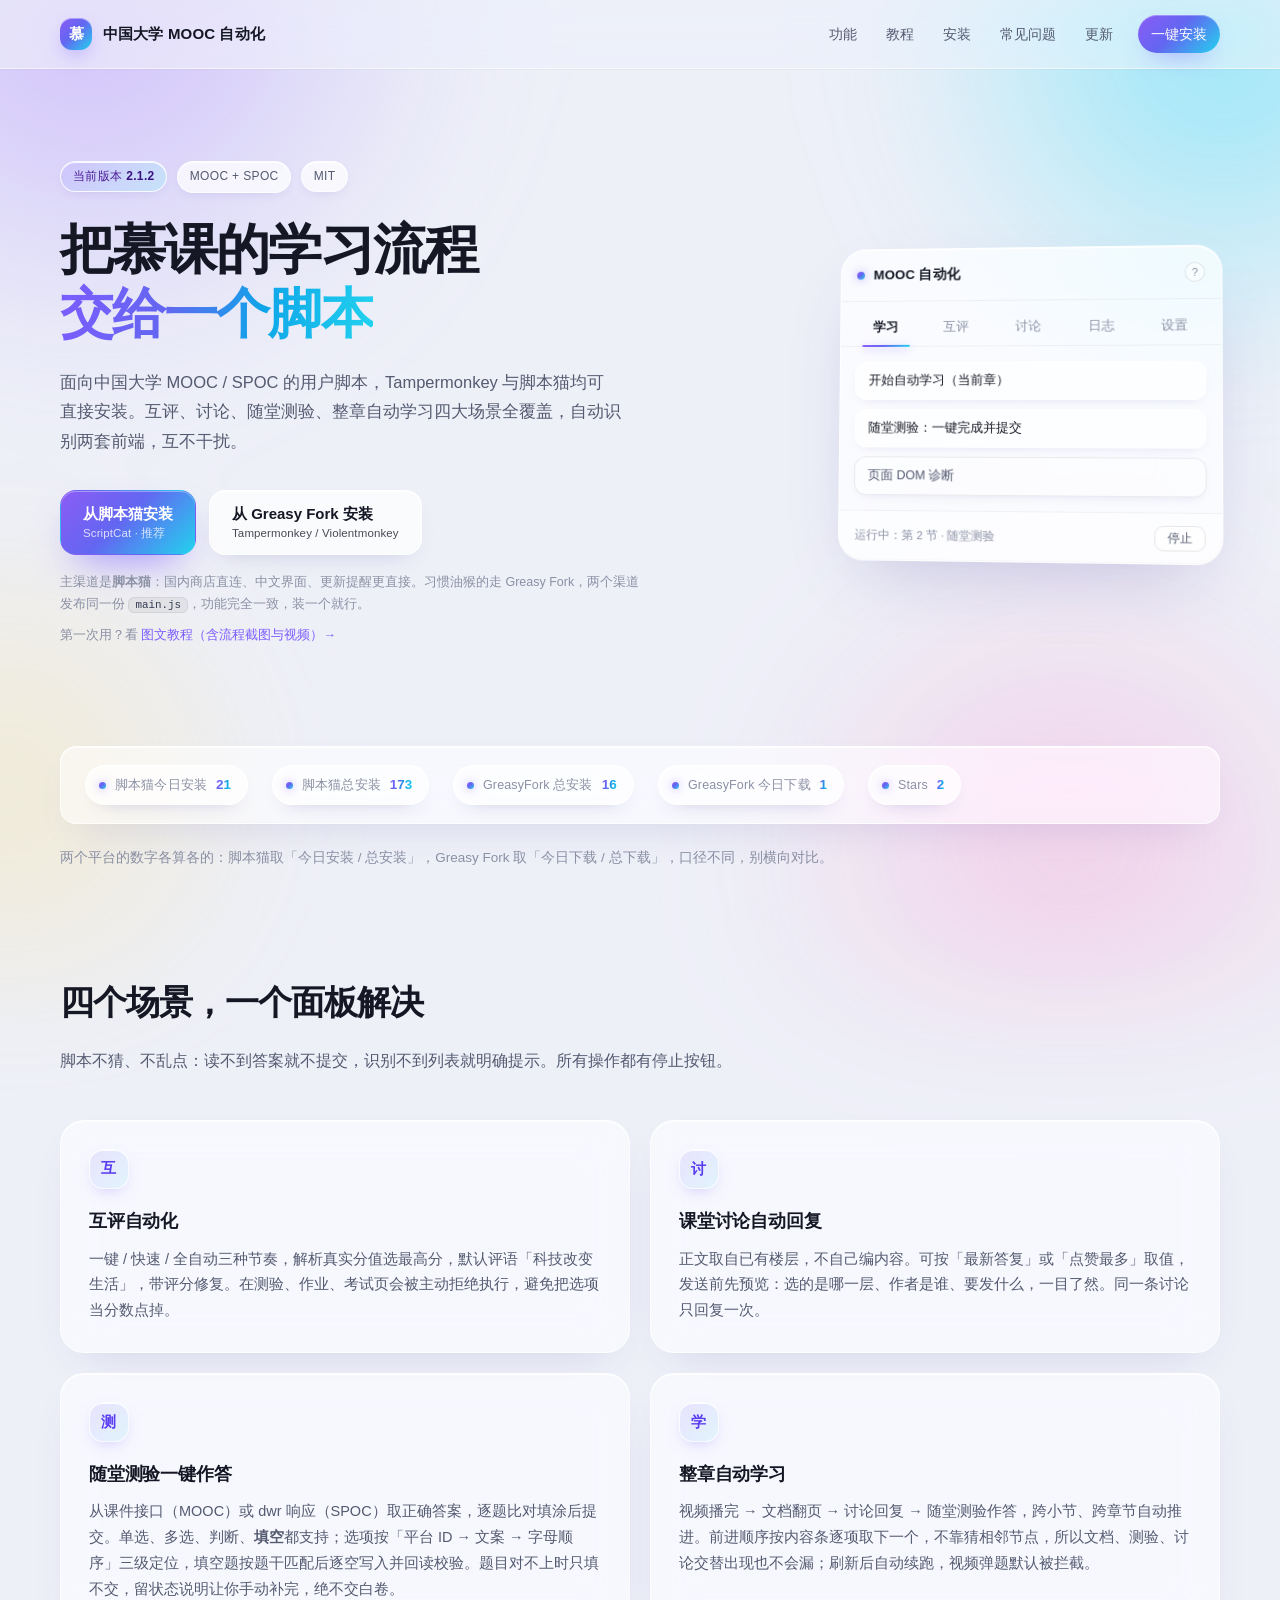
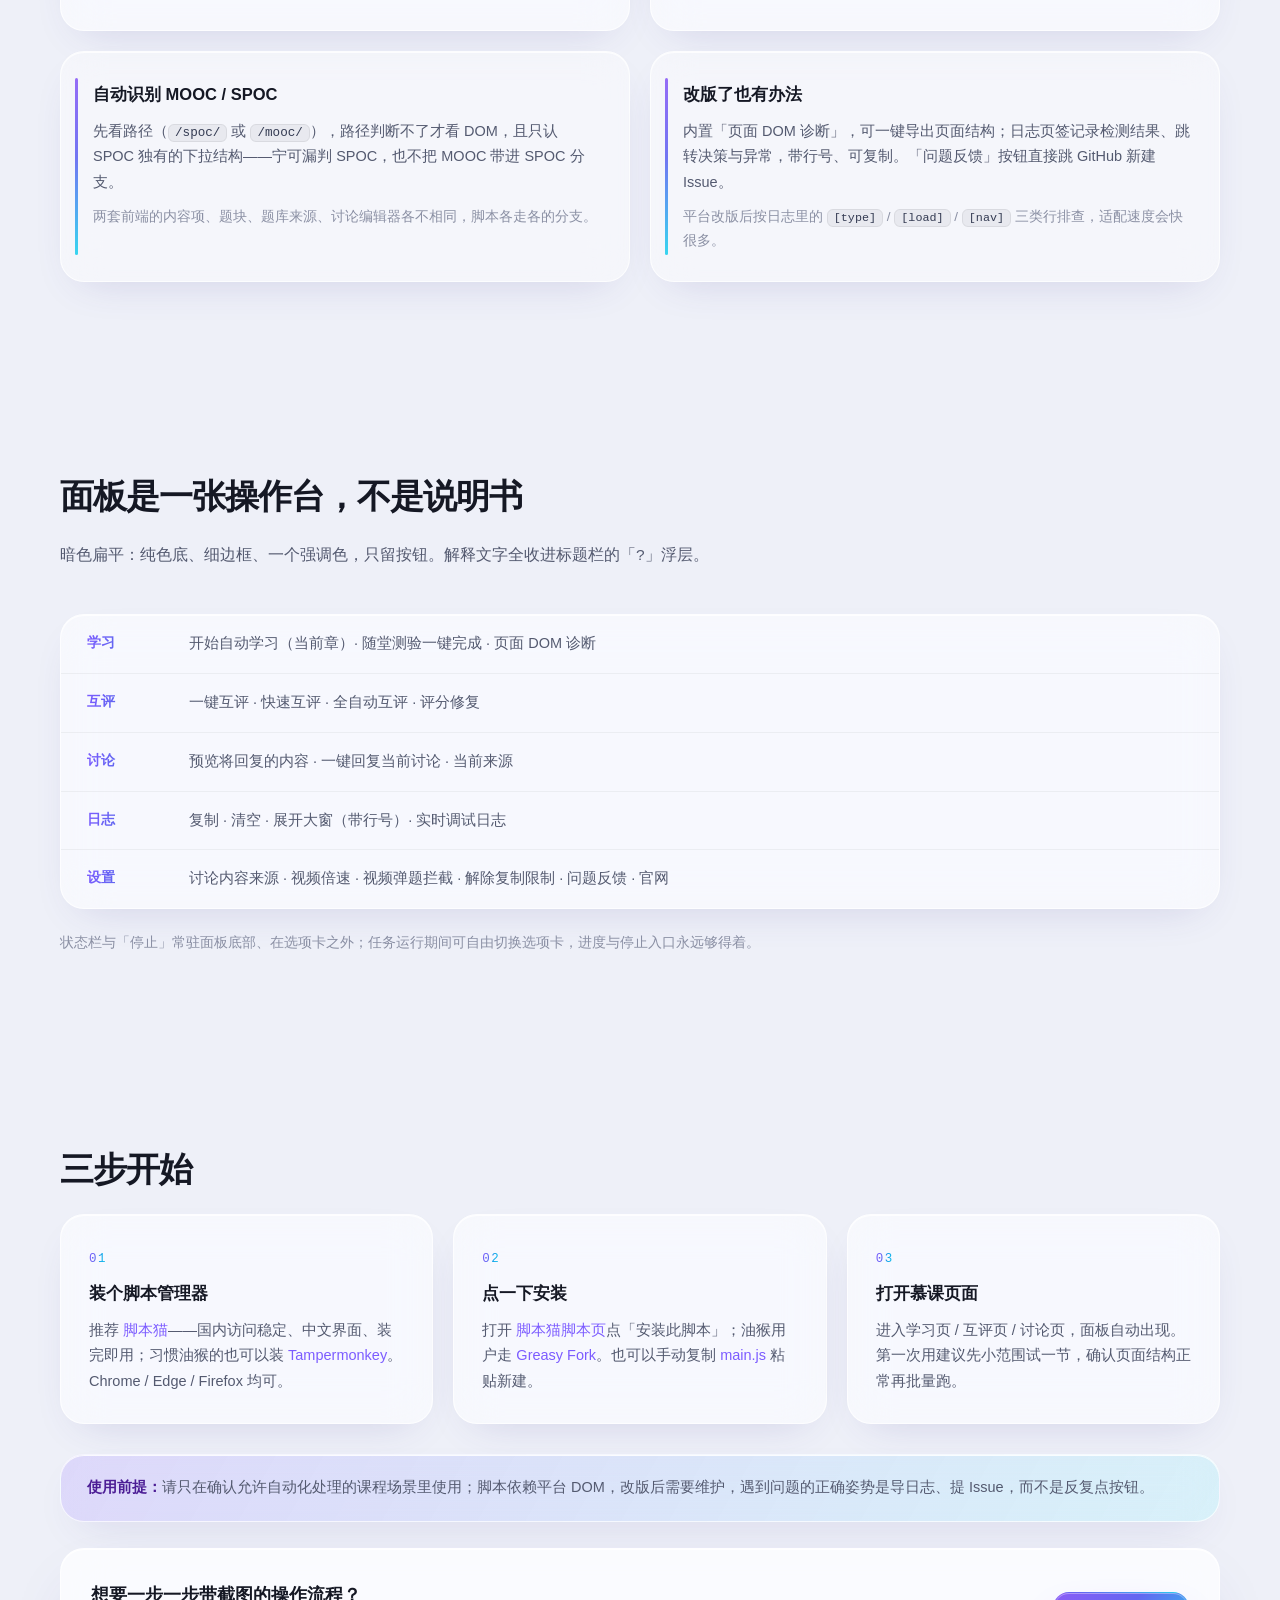
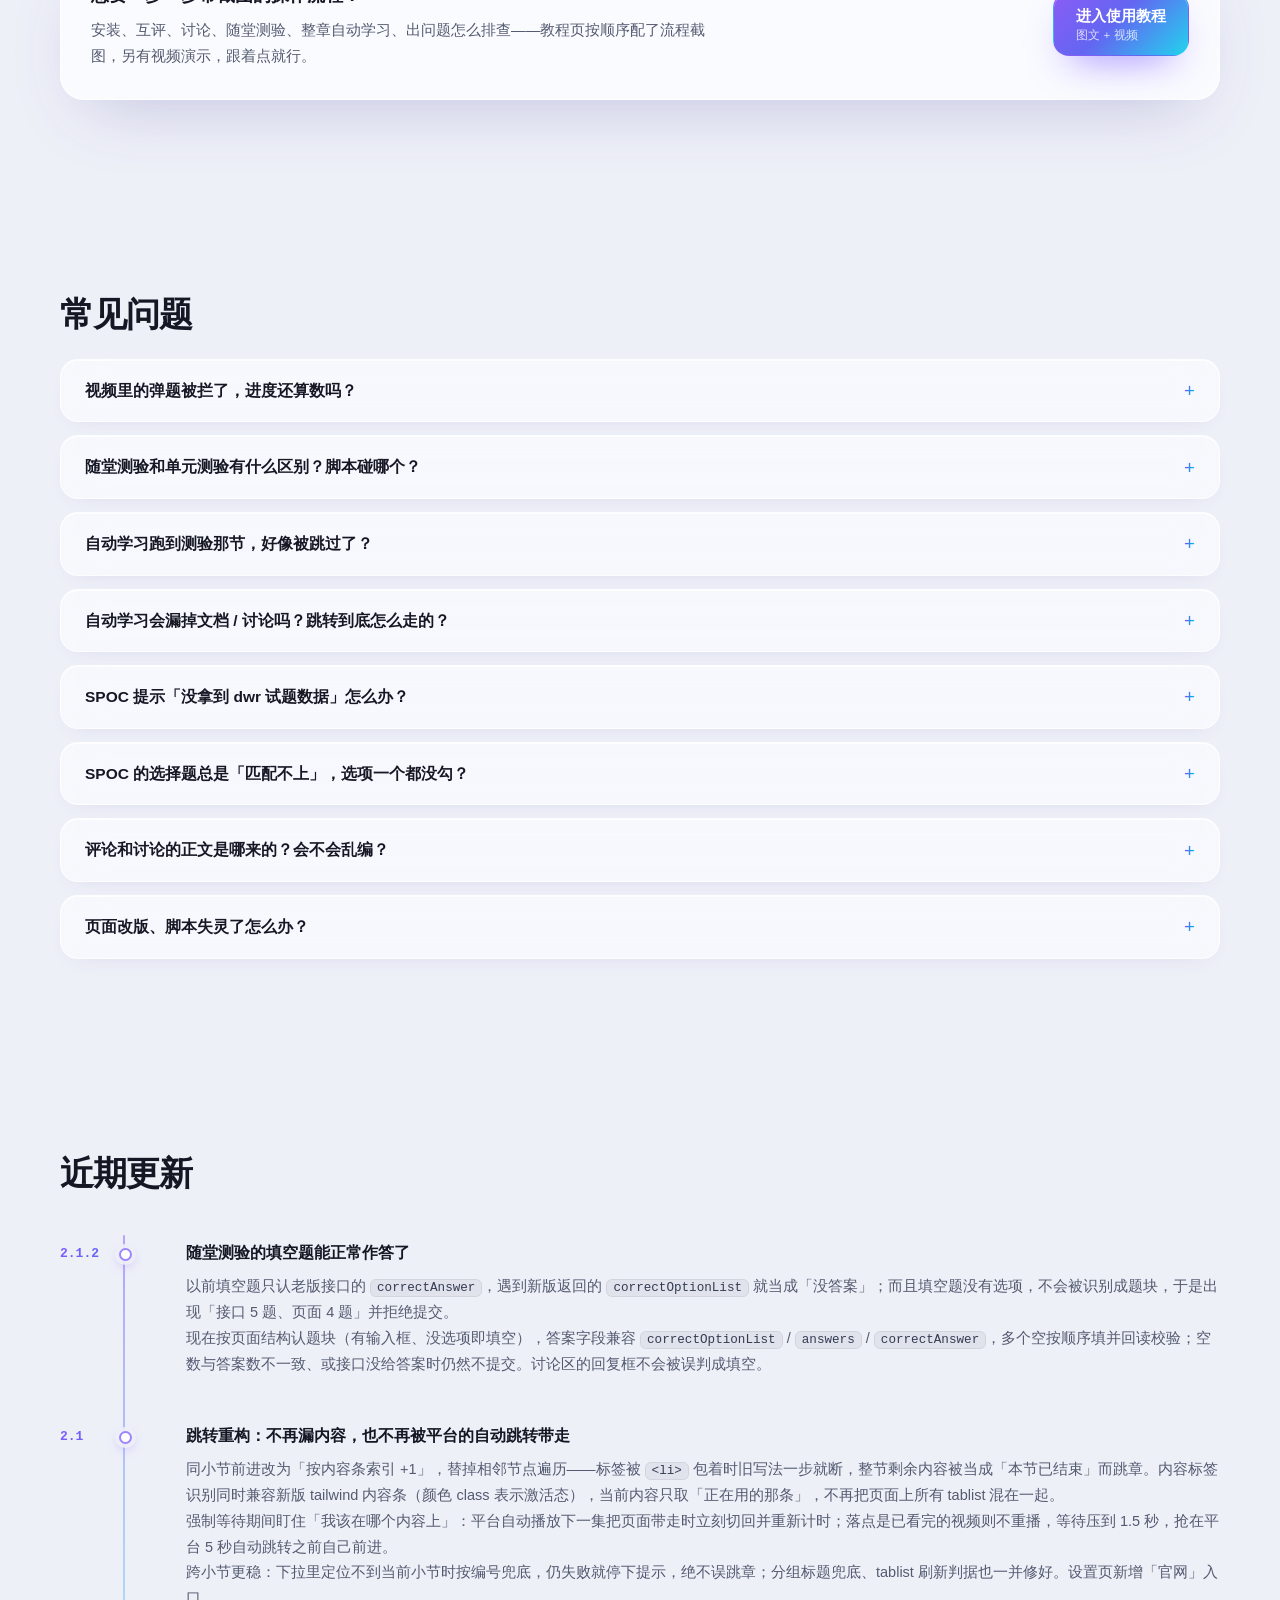
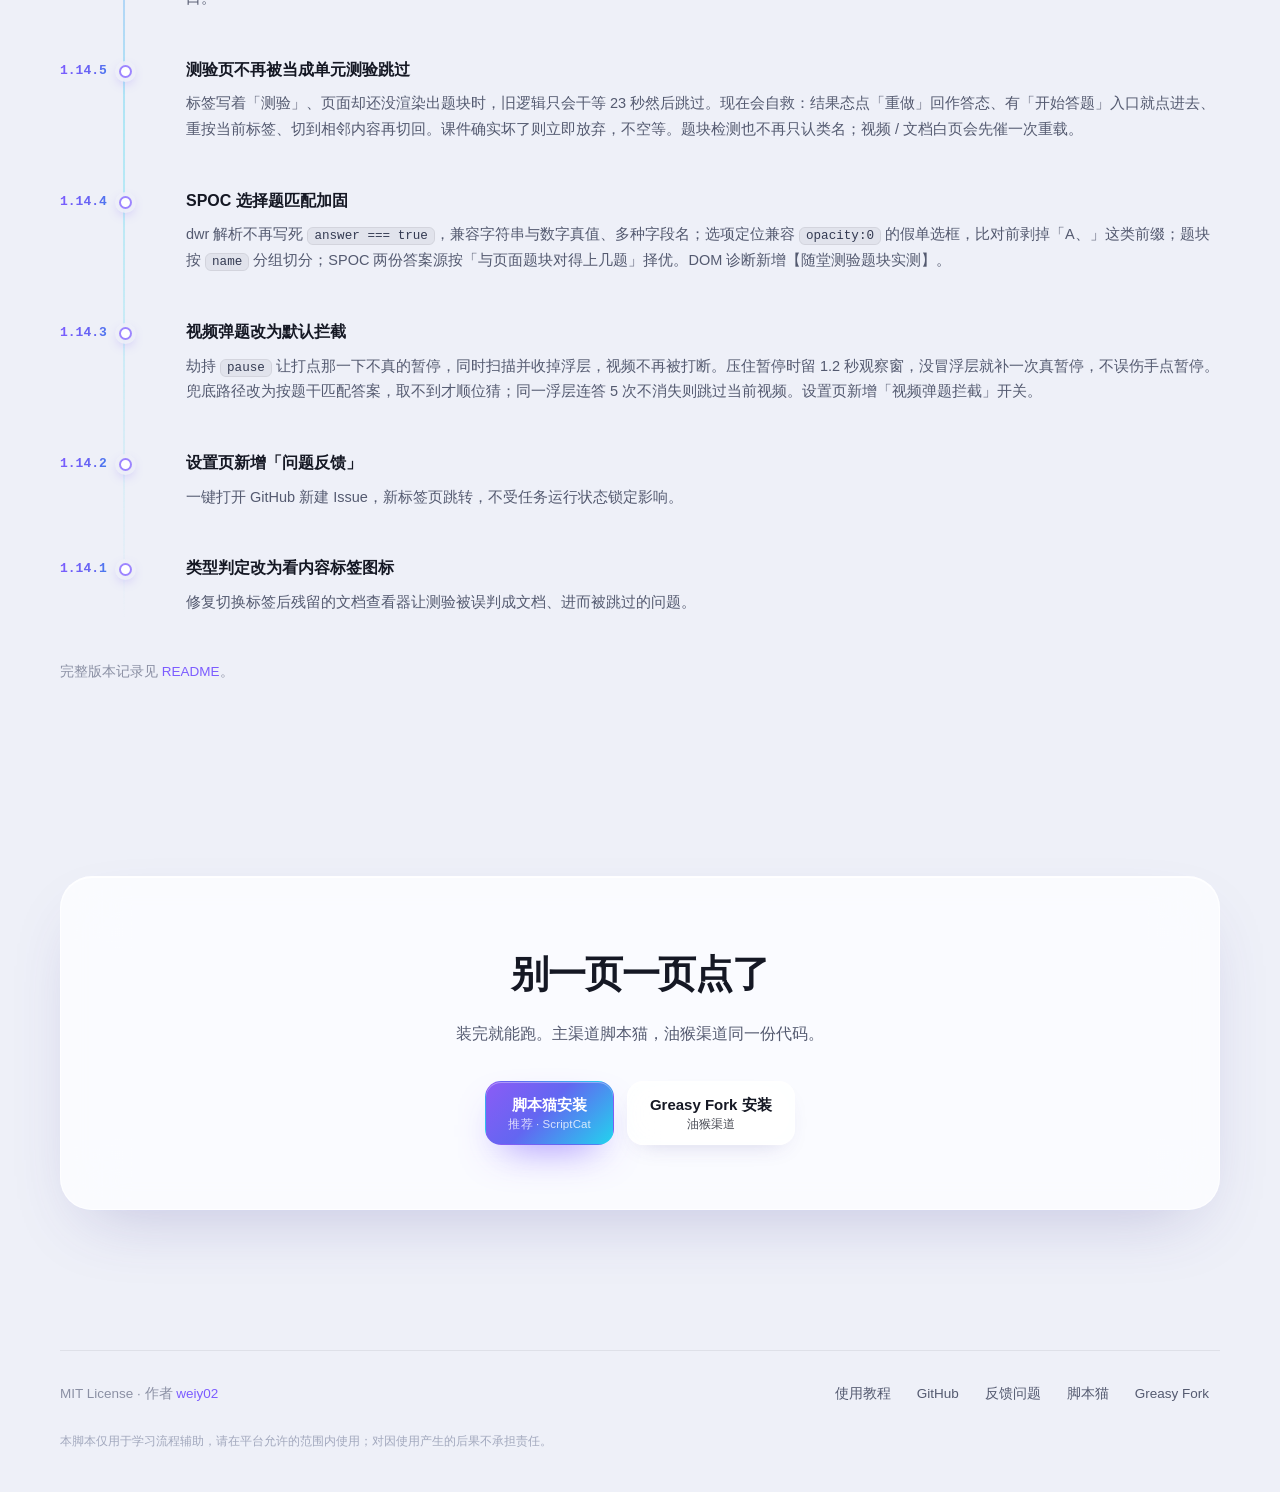
==== commit d4d7cb62: "版本号 2.1.1 → 2.1.2 - main.js @version、README 徽章与版本记录、官网版本胶囊与更新记录统一为 2.1.2 - 功能无改动（随堂测验填空题修复仍在同一批改动里）" ====
--- a/docs/index.html
+++ b/docs/index.html
@@ -43,7 +43,7 @@
     <div class="wrap hero-inner">
       <div class="hero-copy">
         <div class="pill-row">
-          <span class="pill pill-live">当前版本 <b data-version>2.1.1</b></span>
+          <span class="pill pill-live">当前版本 <b data-version>2.1.2</b></span>
           <span class="pill">MOOC + SPOC</span>
           <span class="pill">MIT</span>
         </div>
@@ -281,7 +281,7 @@
       <h2 class="sec-title">近期更新</h2>
       <ul class="timeline">
         <li>
-          <span class="ver">2.1.1</span>
+          <span class="ver">2.1.2</span>
           <div>
             <h3>随堂测验的填空题能正常作答了</h3>
             <p>以前填空题只认老版接口的 <code>correctAnswer</code>，遇到新版返回的 <code>correctOptionList</code> 就当成「没答案」；而且填空题没有选项，不会被识别成题块，于是出现「接口 5 题、页面 4 题」并拒绝提交。</p>
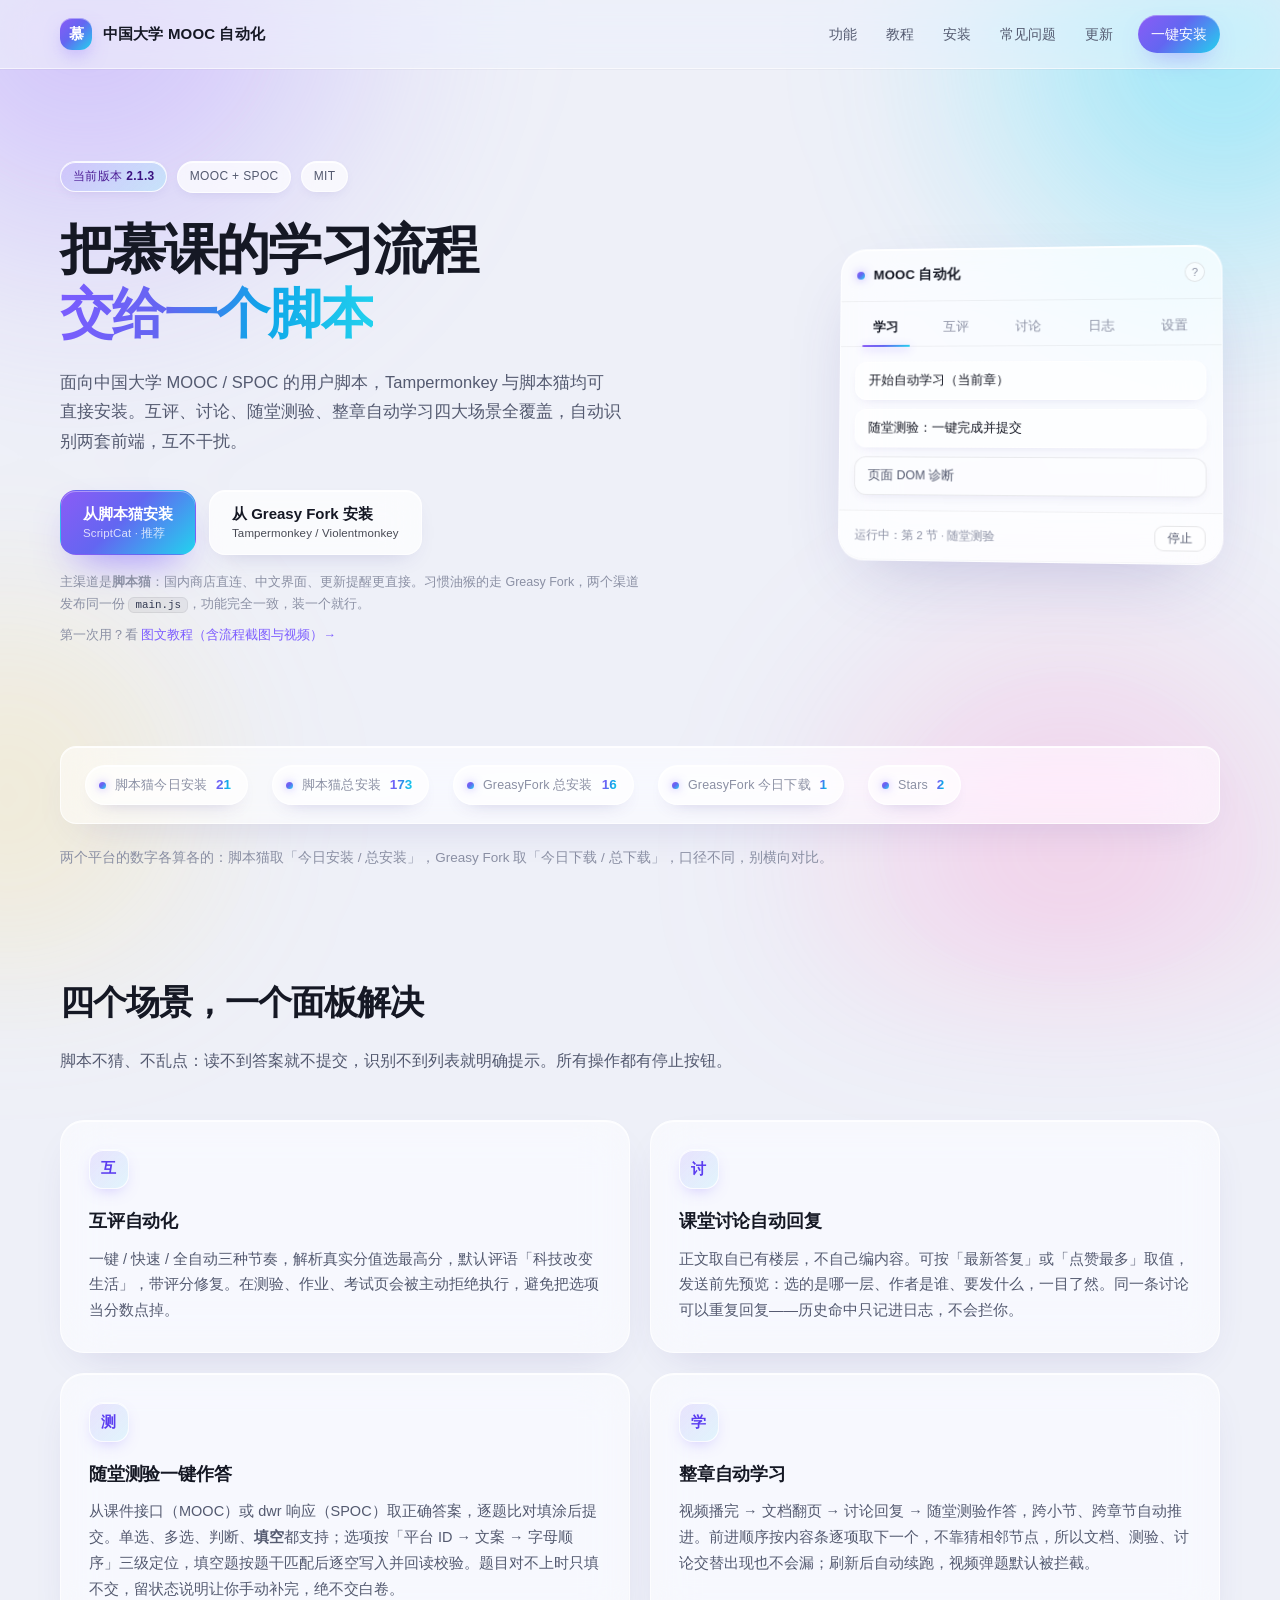
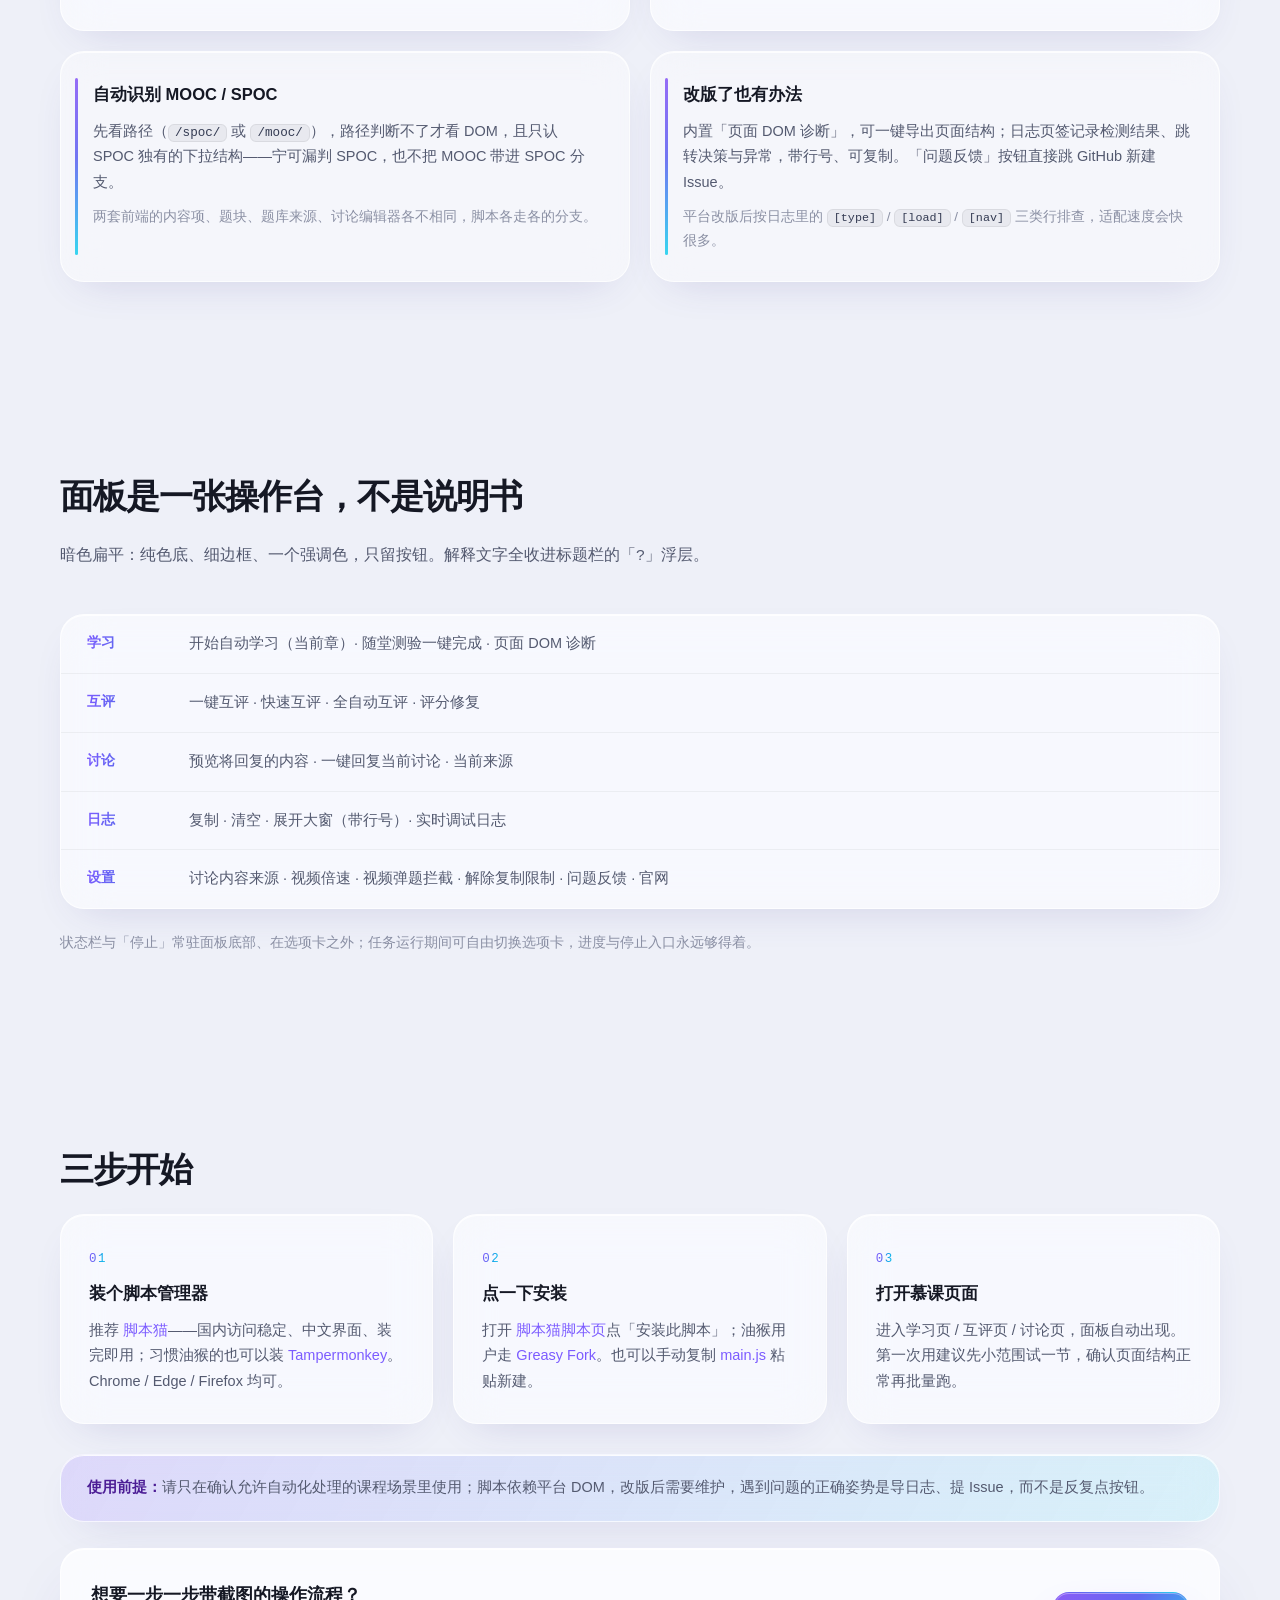
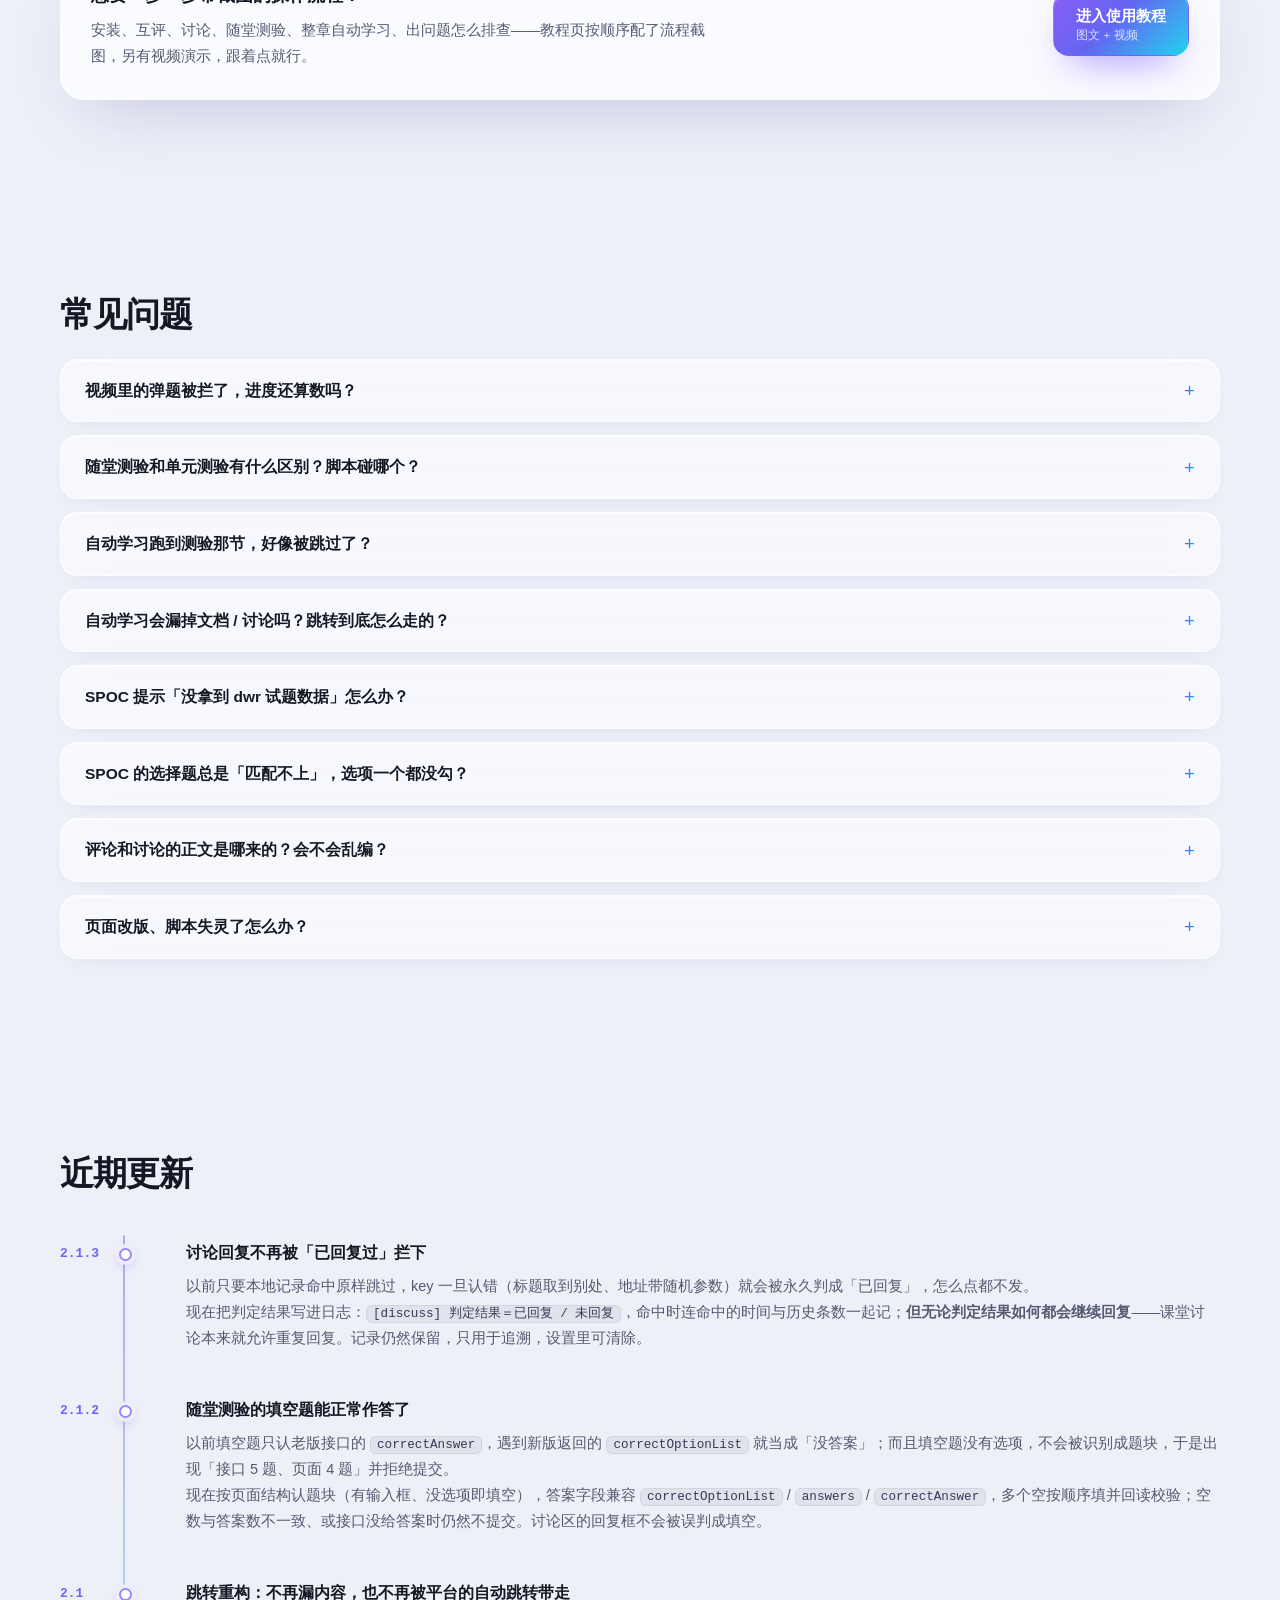
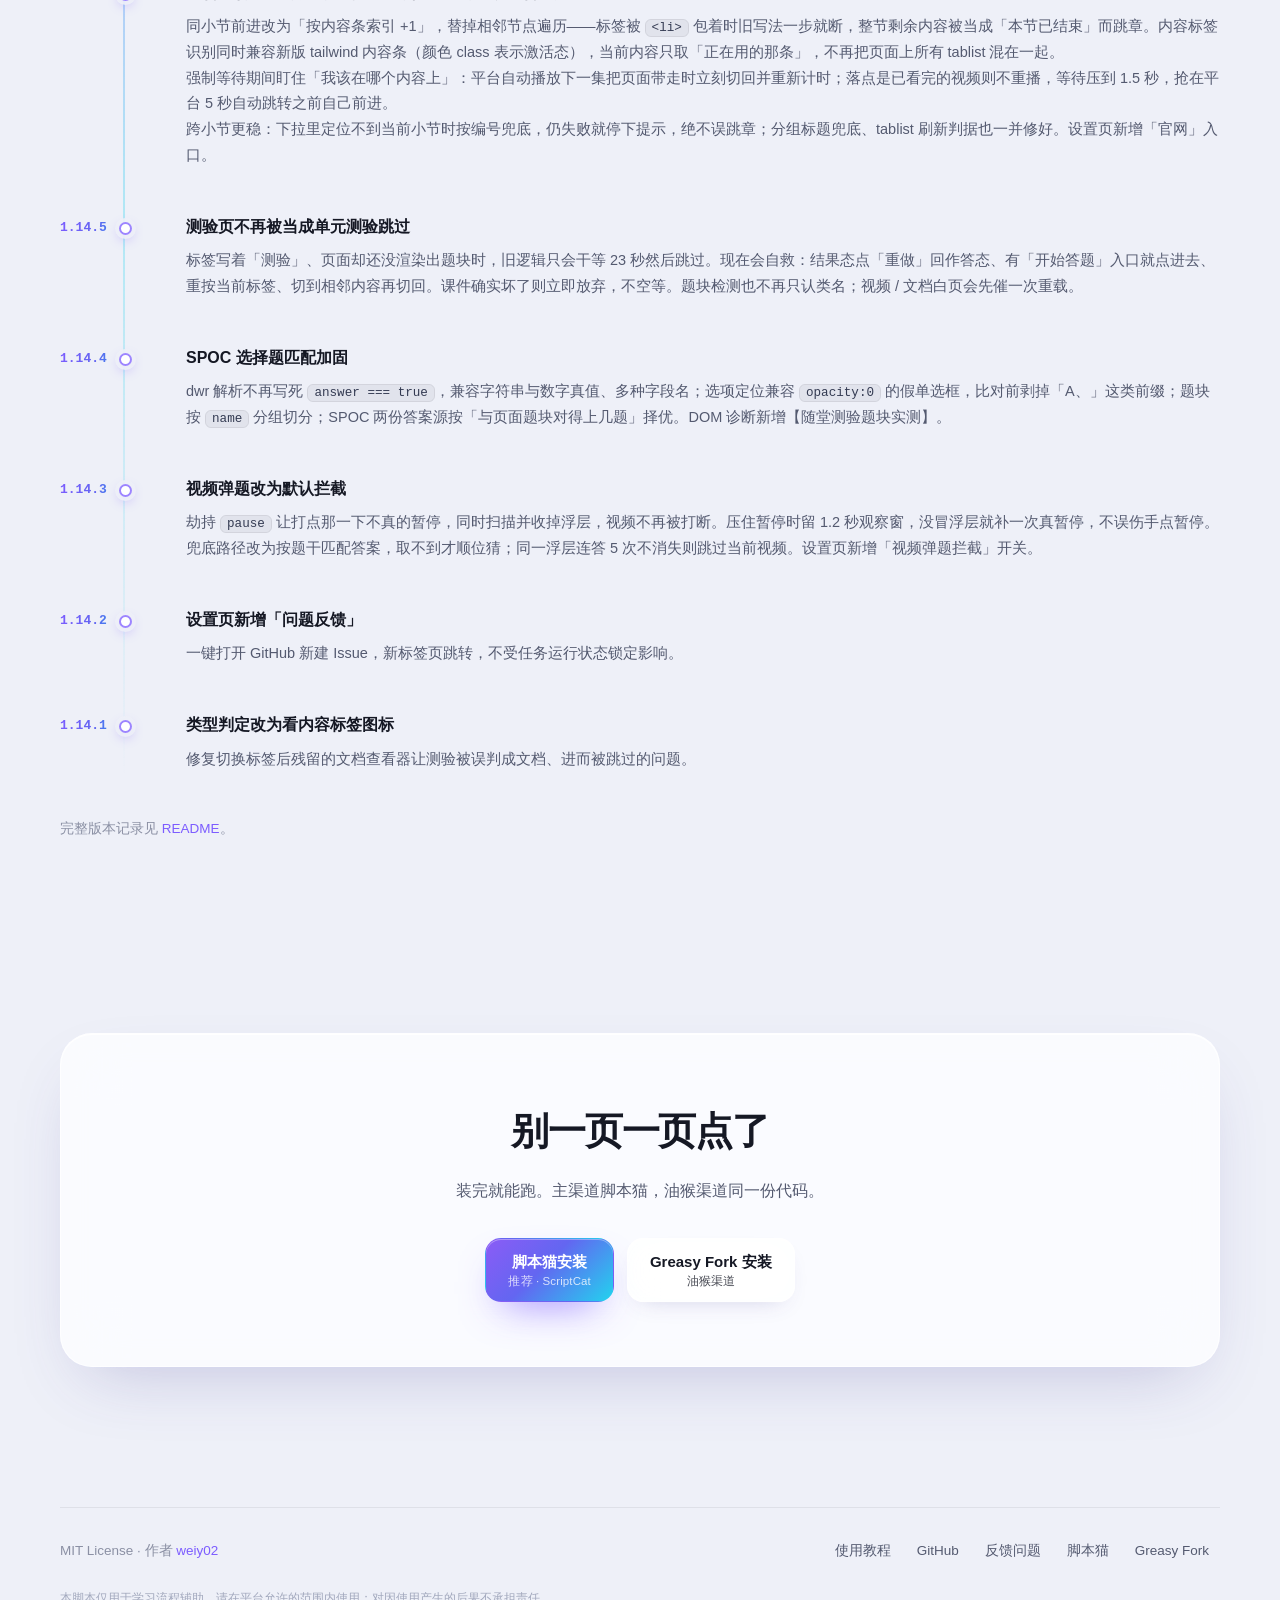
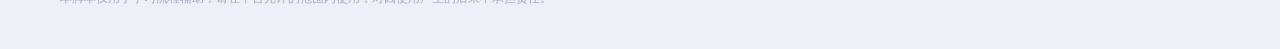
==== commit 211967c4: "11月13日：2.1.3 讨论回复不再被历史记录拦下 - replyDiscussion：命中本地「已回复」记录时不再 return，改为写一条 [discuss] 日志后继续回复；   未命中同样写" ====
--- a/docs/index.html
+++ b/docs/index.html
@@ -43,7 +43,7 @@
     <div class="wrap hero-inner">
       <div class="hero-copy">
         <div class="pill-row">
-          <span class="pill pill-live">当前版本 <b data-version>2.1.2</b></span>
+          <span class="pill pill-live">当前版本 <b data-version>2.1.3</b></span>
           <span class="pill">MOOC + SPOC</span>
           <span class="pill">MIT</span>
         </div>
@@ -153,7 +153,7 @@
         <article class="card">
           <div class="card-icon">讨</div>
           <h3>课堂讨论自动回复</h3>
-          <p>正文取自已有楼层，不自己编内容。可按「最新答复」或「点赞最多」取值，发送前先预览：选的是哪一层、作者是谁、要发什么，一目了然。同一条讨论只回复一次。</p>
+          <p>正文取自已有楼层，不自己编内容。可按「最新答复」或「点赞最多」取值，发送前先预览：选的是哪一层、作者是谁、要发什么，一目了然。同一条讨论可以重复回复——历史命中只记进日志，不会拦你。</p>
         </article>
         <article class="card">
           <div class="card-icon">测</div>
@@ -280,6 +280,14 @@
     <div class="wrap">
       <h2 class="sec-title">近期更新</h2>
       <ul class="timeline">
+        <li>
+          <span class="ver">2.1.3</span>
+          <div>
+            <h3>讨论回复不再被「已回复过」拦下</h3>
+            <p>以前只要本地记录命中原样跳过，key 一旦认错（标题取到别处、地址带随机参数）就会被永久判成「已回复」，怎么点都不发。</p>
+            <p>现在把判定结果写进日志：<code>[discuss] 判定结果＝已回复 / 未回复</code>，命中时连命中的时间与历史条数一起记；<b>但无论判定结果如何都会继续回复</b>——课堂讨论本来就允许重复回复。记录仍然保留，只用于追溯，设置里可清除。</p>
+          </div>
+        </li>
         <li>
           <span class="ver">2.1.2</span>
           <div>
